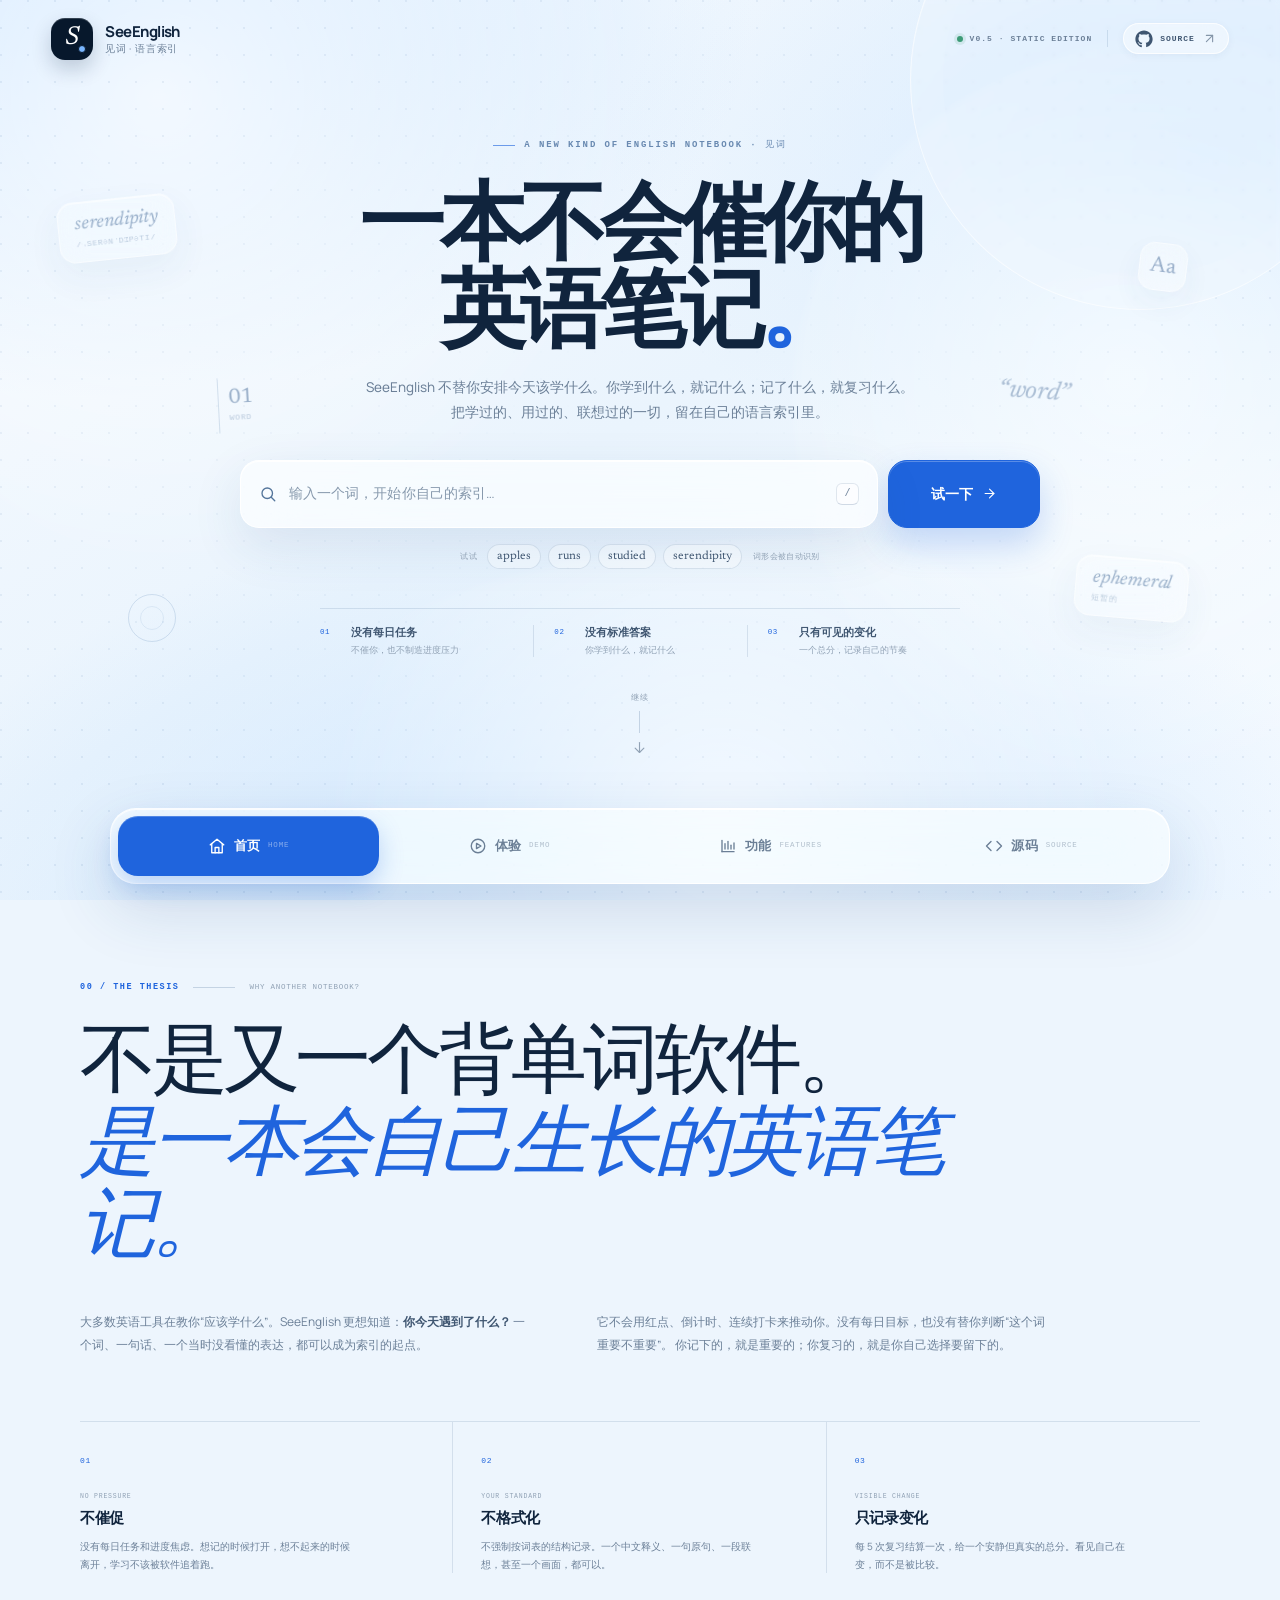
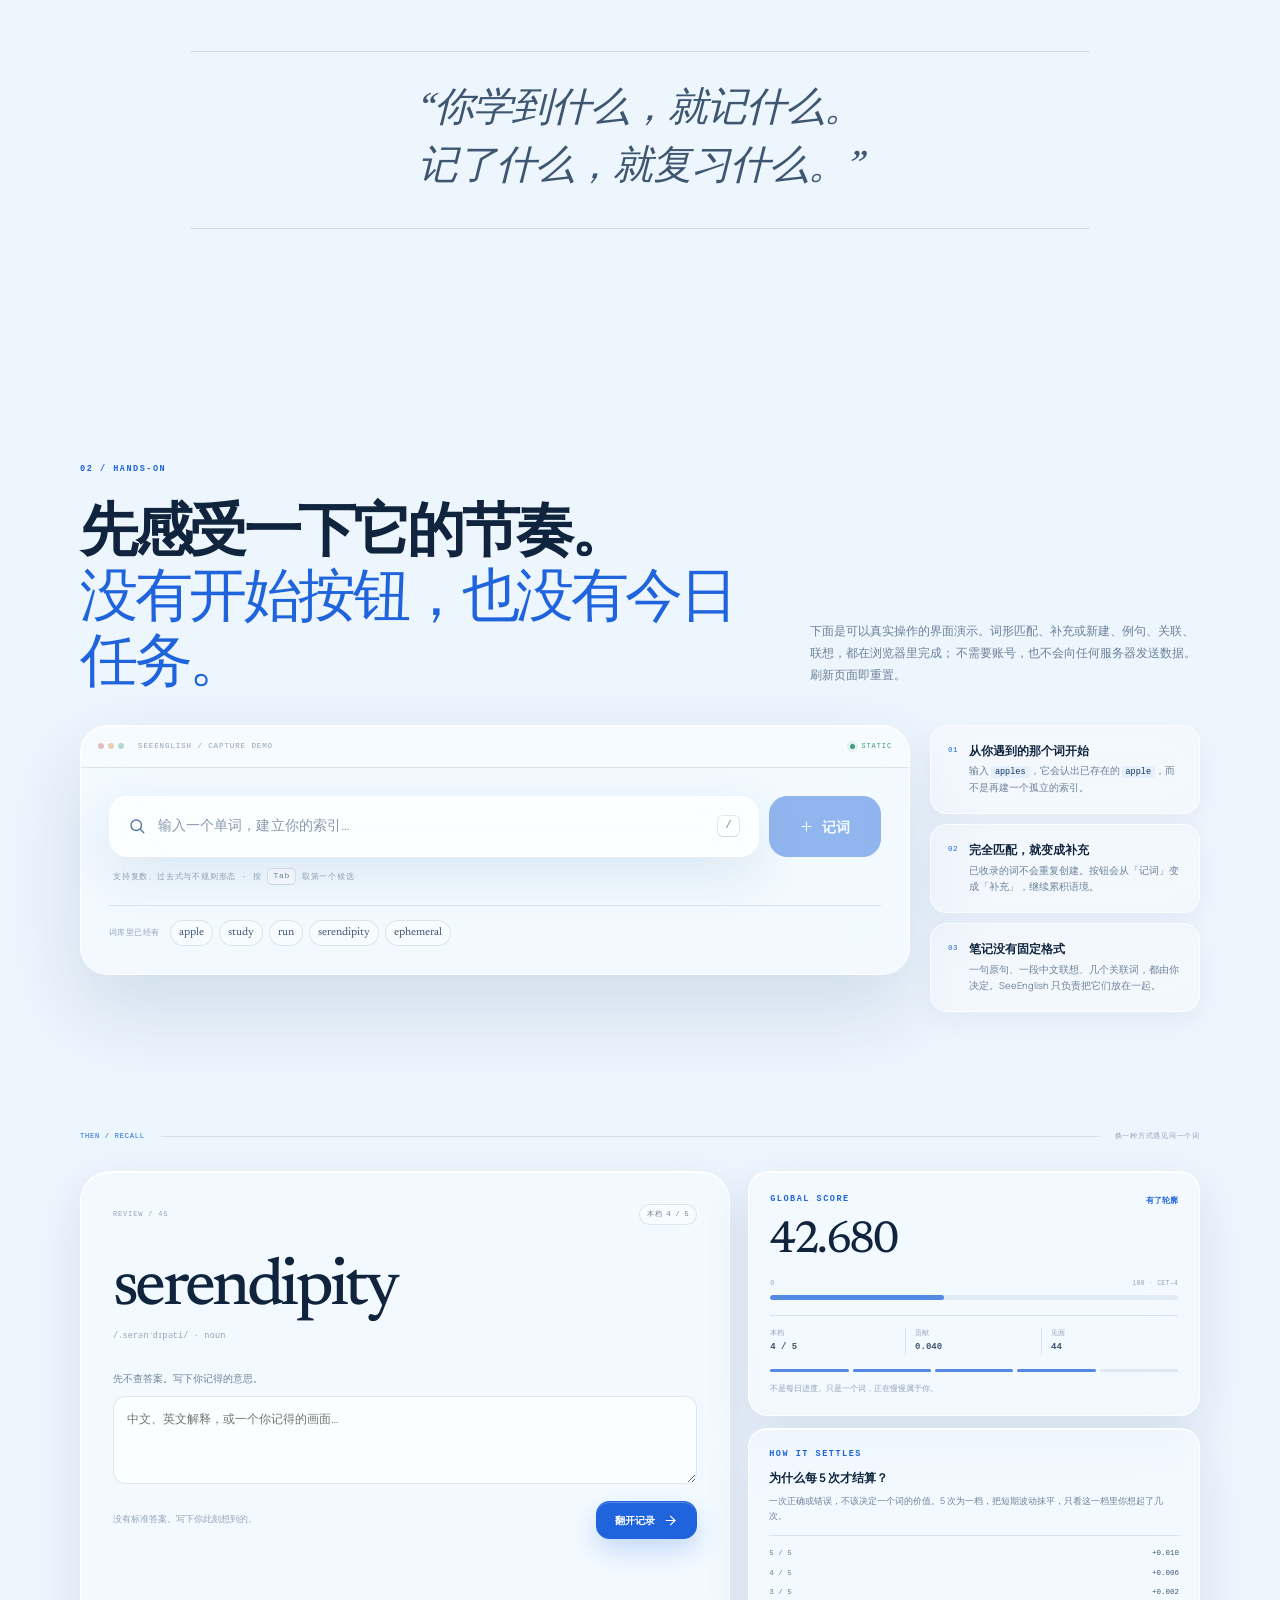
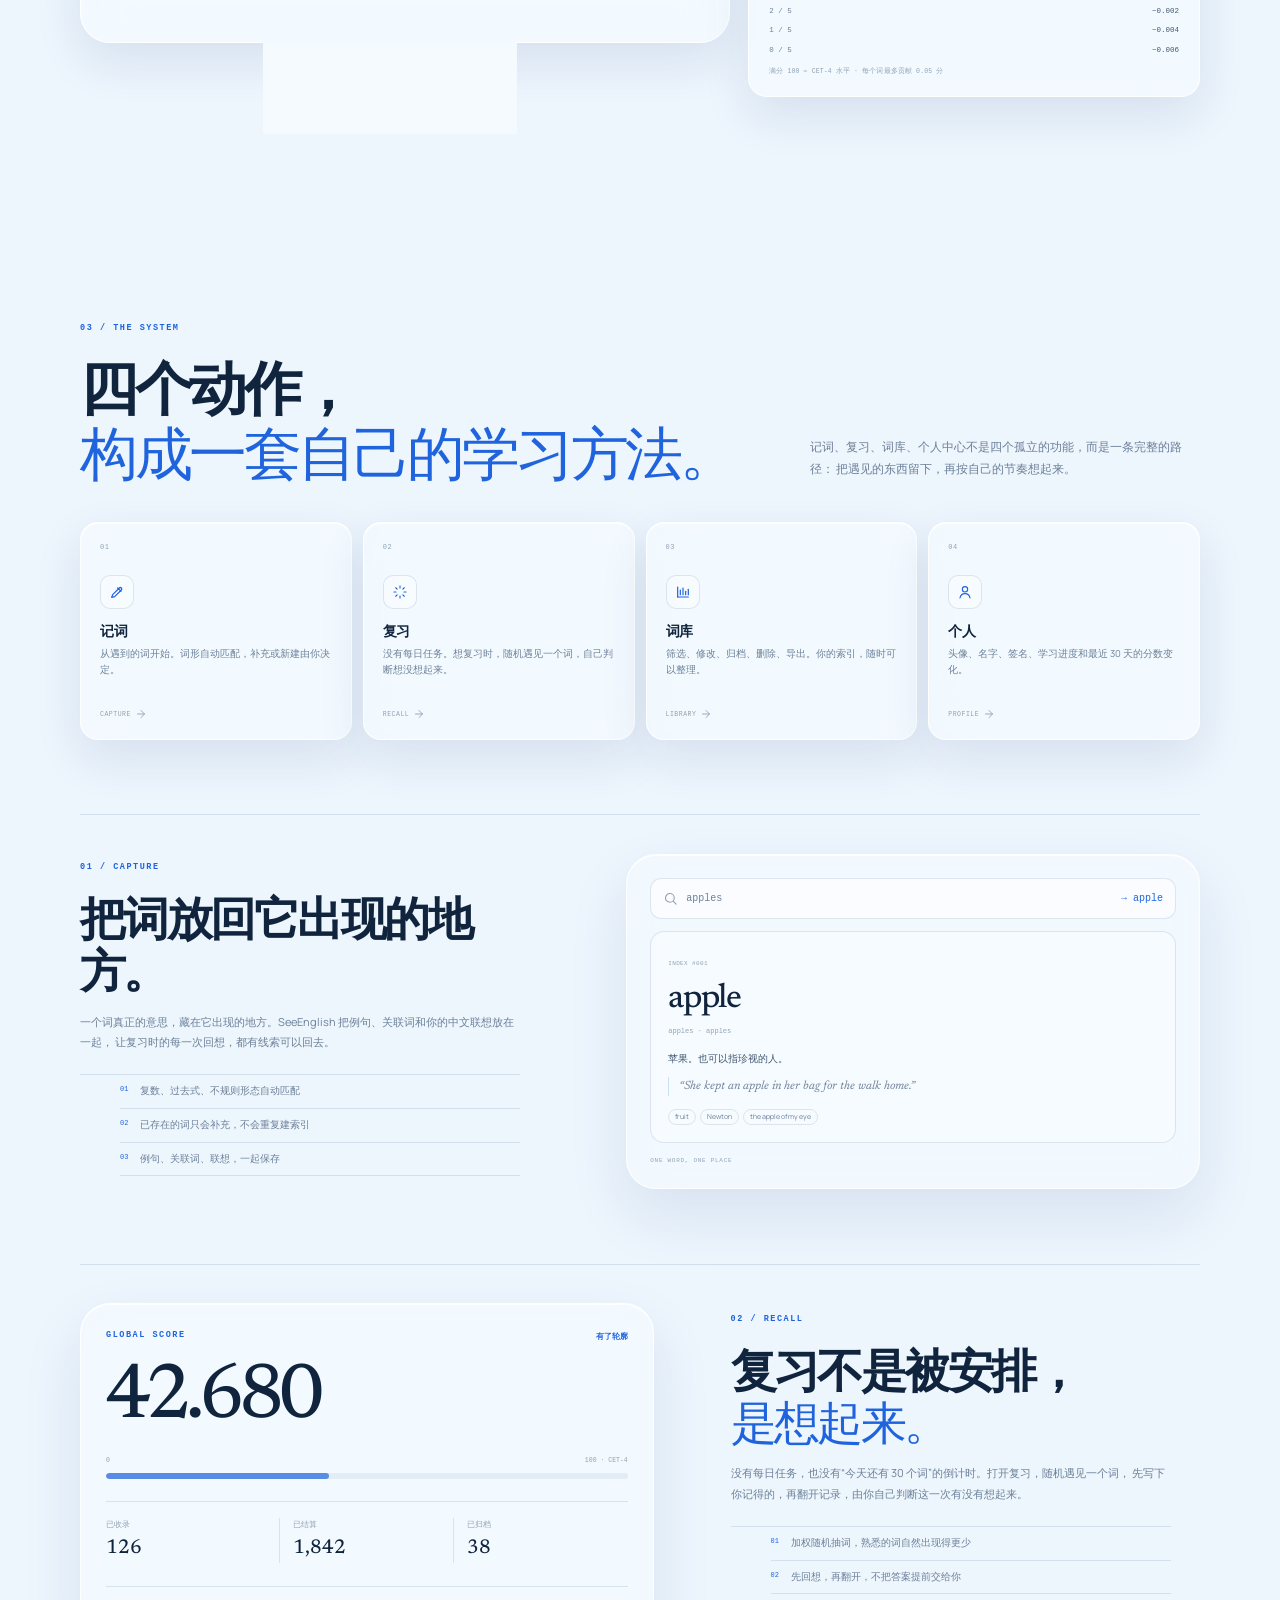
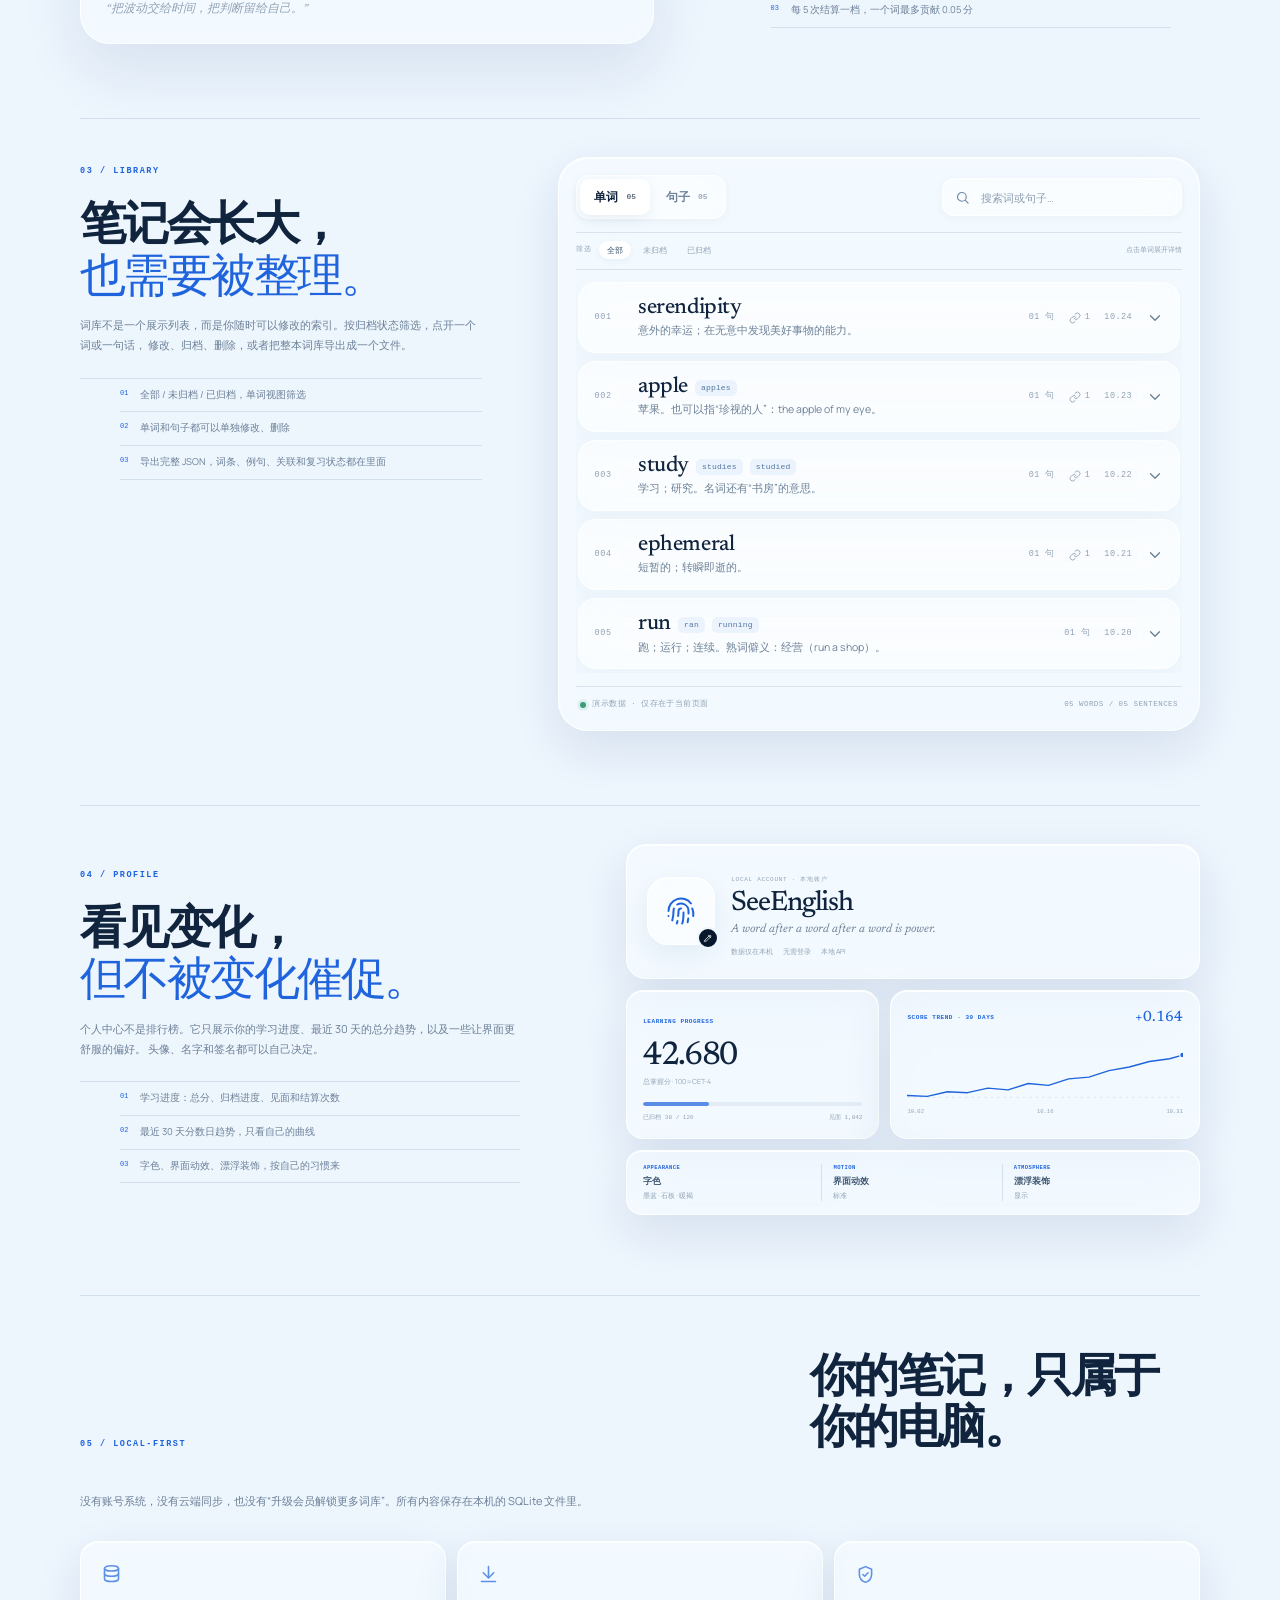
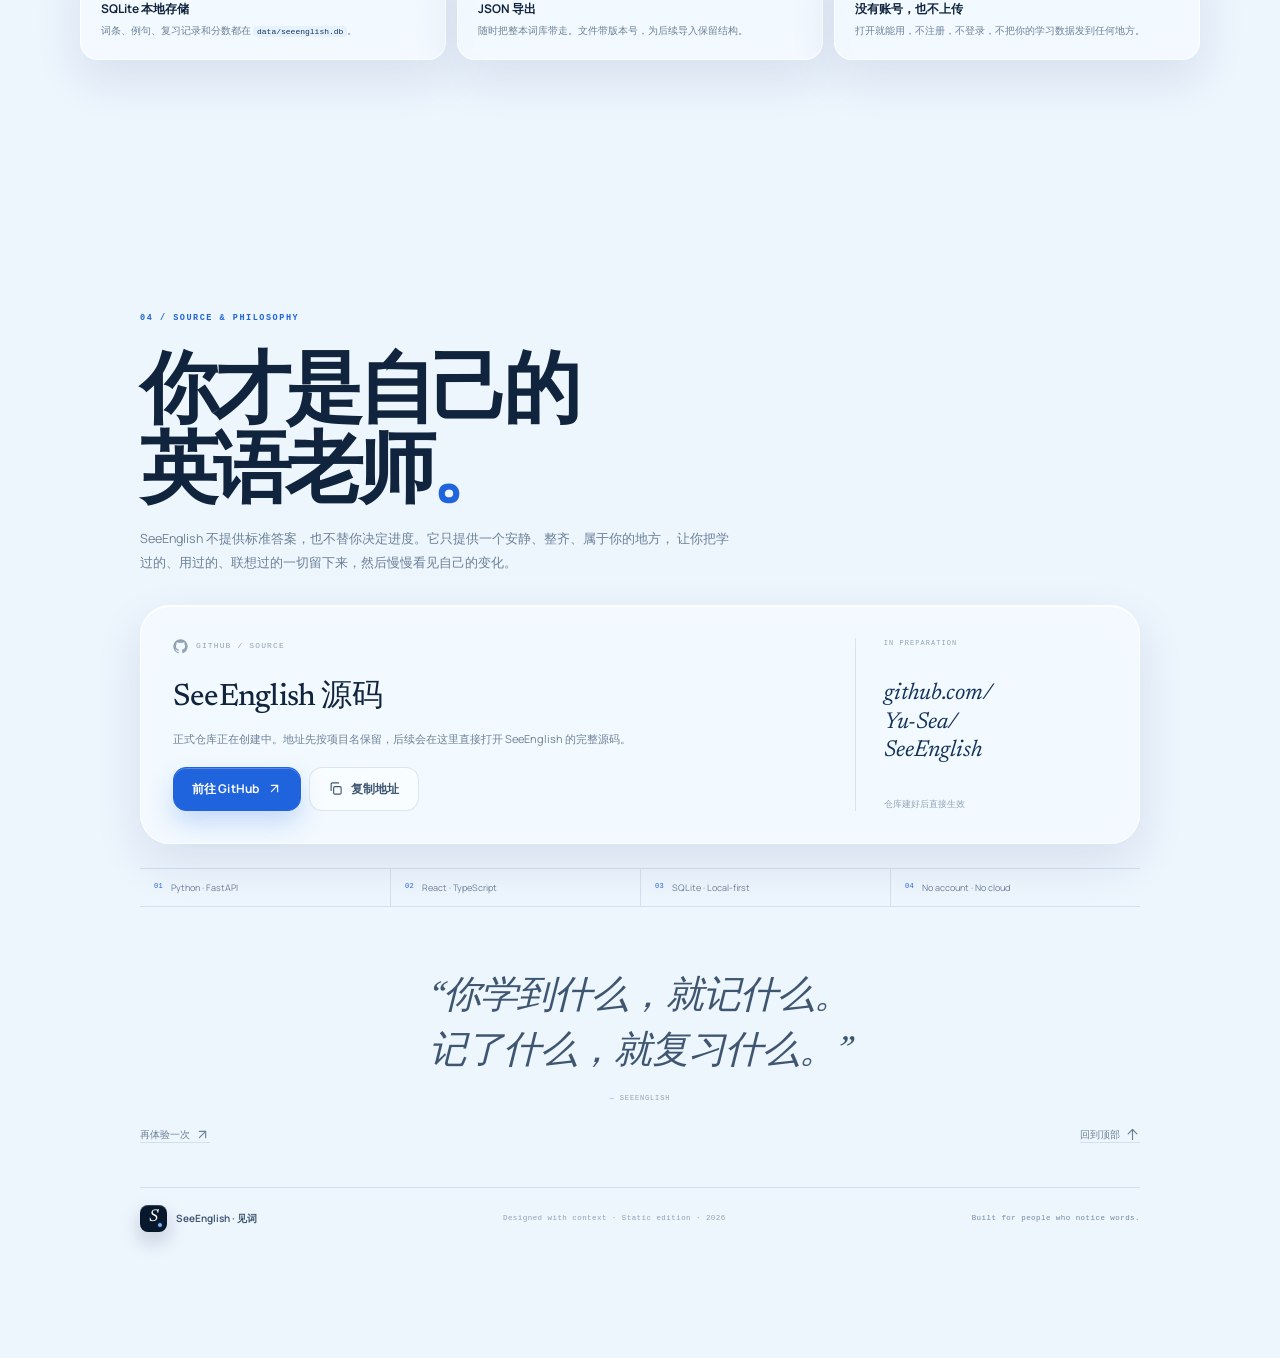
==== index.html @ a1f5c7a3 "Add files via upload" ====
<!doctype html>
<html lang="zh-CN">
  <head>
    <meta charset="UTF-8" />
    <meta name="viewport" content="width=device-width, initial-scale=1.0, viewport-fit=cover" />
    <meta name="theme-color" content="#edf5fd" />
    <meta
      name="description"
      content="SeeEnglish 见词 —— 一本不会催你的英语笔记。没有每日任务和进度压力，你学到什么就记什么，记了什么就复习什么。所有词、句子和联想，留在自己的本地语言索引里。"
    />
    <meta property="og:title" content="SeeEnglish · 见词 — 一本不会催你的英语笔记" />
    <meta
      property="og:description"
      content="不是又一个背单词软件。是一本会自己生长的英语笔记。本地优先，没有每日任务，没有标准答案。"
    />
    <meta property="og:type" content="website" />
    <meta name="twitter:card" content="summary" />
    <link rel="icon" type="image/svg+xml" href="./assets/favicon.svg" />
    <link rel="stylesheet" href="./base.css" />
    <link rel="stylesheet" href="./styles.css" />
    <link rel="stylesheet" href="./site-v2.css" />
    <title>SeeEnglish · 见词 — 一本不会催你的英语笔记</title>
  </head>
  <body>
    <svg class="svg-sprite" aria-hidden="true" focusable="false">
      <symbol id="i-search" viewBox="0 0 24 24" fill="none" stroke="currentColor" stroke-width="1.8" stroke-linecap="round" stroke-linejoin="round">
        <circle cx="11" cy="11" r="7"></circle>
        <line x1="21" y1="21" x2="16.65" y2="16.65"></line>
      </symbol>
      <symbol id="i-arrow-right" viewBox="0 0 24 24" fill="none" stroke="currentColor" stroke-width="1.8" stroke-linecap="round" stroke-linejoin="round">
        <line x1="5" y1="12" x2="19" y2="12"></line>
        <polyline points="12 5 19 12 12 19"></polyline>
      </symbol>
      <symbol id="i-arrow-down" viewBox="0 0 24 24" fill="none" stroke="currentColor" stroke-width="1.8" stroke-linecap="round" stroke-linejoin="round">
        <line x1="12" y1="4" x2="12" y2="20"></line>
        <polyline points="5 13 12 20 19 13"></polyline>
      </symbol>
      <symbol id="i-arrow-up-right" viewBox="0 0 24 24" fill="none" stroke="currentColor" stroke-width="1.8" stroke-linecap="round" stroke-linejoin="round">
        <line x1="7" y1="17" x2="17" y2="7"></line>
        <polyline points="7 7 17 7 17 17"></polyline>
      </symbol>
      <symbol id="i-github" viewBox="0 0 24 24" fill="currentColor">
        <path d="M12 .5C5.73.5.5 5.73.5 12c0 5.08 3.29 9.39 7.86 10.91.58.1.79-.25.79-.56 0-.28-.01-1.02-.02-2-3.2.7-3.88-1.54-3.88-1.54-.52-1.32-1.27-1.67-1.27-1.67-1.04-.71.08-.7.08-.7 1.15.08 1.76 1.18 1.76 1.18 1.02 1.76 2.68 1.25 3.33.96.1-.74.4-1.25.73-1.54-2.55-.29-5.23-1.28-5.23-5.68 0-1.26.45-2.28 1.18-3.09-.12-.29-.51-1.46.11-3.05 0 0 .97-.31 3.18 1.18.92-.26 1.91-.39 2.9-.39.98 0 1.97.13 2.9.39 2.2-1.49 3.17-1.18 3.17-1.18.63 1.59.23 2.76.11 3.05.73.81 1.17 1.83 1.17 3.09 0 4.41-2.69 5.39-5.25 5.67.41.35.77 1.04.77 2.11 0 1.52-.01 2.75-.01 3.13 0 .31.21.67.8.56C20.22 21.38 23.5 17.07 23.5 12 23.5 5.73 18.27.5 12 .5z"></path>
      </symbol>
      <symbol id="i-home" viewBox="0 0 24 24" fill="none" stroke="currentColor" stroke-width="1.8" stroke-linecap="round" stroke-linejoin="round">
        <path d="M3 10.5 12 3l9 7.5"></path>
        <path d="M5 9.5V21h14V9.5"></path>
        <path d="M9.5 21v-7h5v7"></path>
      </symbol>
      <symbol id="i-play" viewBox="0 0 24 24" fill="none" stroke="currentColor" stroke-width="1.8" stroke-linecap="round" stroke-linejoin="round">
        <circle cx="12" cy="12" r="9"></circle>
        <polygon points="10 8.5 16 12 10 15.5 10 8.5"></polygon>
      </symbol>
      <symbol id="i-library" viewBox="0 0 24 24" fill="none" stroke="currentColor" stroke-width="1.8" stroke-linecap="round" stroke-linejoin="round">
        <path d="M4 19.5V4.5"></path>
        <path d="M4 19.5h16"></path>
        <path d="M8 16V9"></path>
        <path d="M12 16V6"></path>
        <path d="M16 16v-5"></path>
        <path d="M20 16V8"></path>
      </symbol>
      <symbol id="i-code" viewBox="0 0 24 24" fill="none" stroke="currentColor" stroke-width="1.8" stroke-linecap="round" stroke-linejoin="round">
        <polyline points="16 18 22 12 16 6"></polyline>
        <polyline points="8 6 2 12 8 18"></polyline>
      </symbol>
      <symbol id="i-copy" viewBox="0 0 24 24" fill="none" stroke="currentColor" stroke-width="1.8" stroke-linecap="round" stroke-linejoin="round">
        <rect x="9" y="9" width="12" height="12" rx="2"></rect>
        <path d="M5 15V5a2 2 0 0 1 2-2h10"></path>
      </symbol>
      <symbol id="i-check" viewBox="0 0 24 24" fill="none" stroke="currentColor" stroke-width="2" stroke-linecap="round" stroke-linejoin="round">
        <polyline points="20 6 9 17 4 12"></polyline>
      </symbol>
      <symbol id="i-chevron" viewBox="0 0 24 24" fill="none" stroke="currentColor" stroke-width="1.8" stroke-linecap="round" stroke-linejoin="round">
        <polyline points="6 9 12 15 18 9"></polyline>
      </symbol>
      <symbol id="i-quote" viewBox="0 0 24 24" fill="none" stroke="currentColor" stroke-width="1.8" stroke-linecap="round" stroke-linejoin="round">
        <path d="M10 11H6a1 1 0 0 1-1-1V7a2 2 0 0 1 2-2h1a2 2 0 0 1 2 2v7c0 3-2 4.5-4 5"></path>
        <path d="M19 11h-4a1 1 0 0 1-1-1V7a2 2 0 0 1 2-2h1a2 2 0 0 1 2 2v7c0 3-2 4.5-4 5"></path>
      </symbol>
      <symbol id="i-link" viewBox="0 0 24 24" fill="none" stroke="currentColor" stroke-width="1.8" stroke-linecap="round" stroke-linejoin="round">
        <path d="M10 13a5 5 0 0 0 7.54.54l3-3a5 5 0 0 0-7.07-7.07l-1.72 1.71"></path>
        <path d="M14 11a5 5 0 0 0-7.54-.54l-3 3a5 5 0 0 0 7.07 7.07l1.71-1.71"></path>
      </symbol>
      <symbol id="i-plus" viewBox="0 0 24 24" fill="none" stroke="currentColor" stroke-width="1.8" stroke-linecap="round" stroke-linejoin="round">
        <line x1="12" y1="5" x2="12" y2="19"></line>
        <line x1="5" y1="12" x2="19" y2="12"></line>
      </symbol>
      <symbol id="i-x" viewBox="0 0 24 24" fill="none" stroke="currentColor" stroke-width="1.8" stroke-linecap="round" stroke-linejoin="round">
        <line x1="18" y1="6" x2="6" y2="18"></line>
        <line x1="6" y1="6" x2="18" y2="18"></line>
      </symbol>
      <symbol id="i-spark" viewBox="0 0 24 24" fill="none" stroke="currentColor" stroke-width="1.7" stroke-linecap="round" stroke-linejoin="round">
        <path d="M12 3v3"></path>
        <path d="M12 18v3"></path>
        <path d="M3 12h3"></path>
        <path d="M18 12h3"></path>
        <path d="m5.6 5.6 2.1 2.1"></path>
        <path d="m16.3 16.3 2.1 2.1"></path>
        <path d="m18.4 5.6-2.1 2.1"></path>
        <path d="m7.7 16.3-2.1 2.1"></path>
      </symbol>
      <symbol id="i-database" viewBox="0 0 24 24" fill="none" stroke="currentColor" stroke-width="1.8" stroke-linecap="round" stroke-linejoin="round">
        <ellipse cx="12" cy="5" rx="8" ry="3"></ellipse>
        <path d="M4 5v6c0 1.66 3.58 3 8 3s8-1.34 8-3V5"></path>
        <path d="M4 11v6c0 1.66 3.58 3 8 3s8-1.34 8-3v-6"></path>
      </symbol>
      <symbol id="i-file" viewBox="0 0 24 24" fill="none" stroke="currentColor" stroke-width="1.8" stroke-linecap="round" stroke-linejoin="round">
        <path d="M14 2H6a2 2 0 0 0-2 2v16a2 2 0 0 0 2 2h12a2 2 0 0 0 2-2V8z"></path>
        <polyline points="14 2 14 8 20 8"></polyline>
      </symbol>
      <symbol id="i-user" viewBox="0 0 24 24" fill="none" stroke="currentColor" stroke-width="1.7" stroke-linecap="round" stroke-linejoin="round">
        <circle cx="12" cy="8" r="4"></circle>
        <path d="M4.5 21c.7-4.2 3.3-6.5 7.5-6.5s6.8 2.3 7.5 6.5"></path>
      </symbol>
      <symbol id="i-archive" viewBox="0 0 24 24" fill="none" stroke="currentColor" stroke-width="1.8" stroke-linecap="round" stroke-linejoin="round">
        <rect x="3" y="4" width="18" height="5" rx="1"></rect>
        <path d="M5 9v11h14V9"></path>
        <path d="M10 13h4"></path>
      </symbol>
      <symbol id="i-download" viewBox="0 0 24 24" fill="none" stroke="currentColor" stroke-width="1.8" stroke-linecap="round" stroke-linejoin="round">
        <path d="M12 3v12"></path>
        <polyline points="6 10 12 16 18 10"></polyline>
        <path d="M4 20h16"></path>
      </symbol>
      <symbol id="i-chart" viewBox="0 0 24 24" fill="none" stroke="currentColor" stroke-width="1.8" stroke-linecap="round" stroke-linejoin="round">
        <path d="M4 20V4"></path>
        <path d="M4 20h16"></path>
        <polyline points="7 16 11 11 14 14 20 5"></polyline>
      </symbol>
      <symbol id="i-pen" viewBox="0 0 24 24" fill="none" stroke="currentColor" stroke-width="1.8" stroke-linecap="round" stroke-linejoin="round">
        <path d="m4 20 4.5-1 10-10a2.1 2.1 0 0 0-3-3l-10 10z"></path>
        <path d="m13 6 5 5"></path>
      </symbol>
      <symbol id="i-shield" viewBox="0 0 24 24" fill="none" stroke="currentColor" stroke-width="1.8" stroke-linecap="round" stroke-linejoin="round">
        <path d="M12 3 5 6v6c0 4.2 2.7 7.4 7 9 4.3-1.6 7-4.8 7-9V6z"></path>
        <polyline points="9 12 11 14 15 10"></polyline>
      </symbol>
      <symbol id="i-fingerprint" viewBox="0 0 24 24" fill="none" stroke="currentColor" stroke-width="1.6" stroke-linecap="round" stroke-linejoin="round">
        <path d="M12 10a2 2 0 0 0-2 2c0 1.02-.1 2.51-.26 4"></path>
        <path d="M14 13.12c0 2.38 0 6.38-1 8.88"></path>
        <path d="M17.29 21.02c.12-.6.43-2.3.5-3.02"></path>
        <path d="M2 12a10 10 0 0 1 18-6"></path>
        <path d="M2 16h.01"></path>
        <path d="M21.8 16c.2-2 .131-4.02-.8-6"></path>
        <path d="M5 19.5C5.5 18 6 15 6 12a6 6 0 0 1 .34-2"></path>
        <path d="M8.65 22c.21-.66.45-1.32.57-2"></path>
        <path d="M9 6.8a6 6 0 0 1 9 5.2v2"></path>
      </symbol>
    </svg>

    <div class="backdrop" aria-hidden="true">
      <div class="backdrop__base"></div>
      <div class="backdrop__wash backdrop__wash--one"></div>
      <div class="backdrop__wash backdrop__wash--two"></div>
      <div class="backdrop__wash backdrop__wash--three"></div>
      <div class="backdrop__dots"></div>
      <div class="backdrop__orb"></div>
      <div class="floaters">
        <div class="floater floater--word" style="left: 4.5%; top: 22%; --delay: -2s; --duration: 17s; --rotate: -6deg">
          <span class="floater__word">serendipity</span>
          <span class="floater__detail">/ˌserənˈdɪpəti/</span>
        </div>
        <div class="floater floater--glyph" style="left: 89%; top: 27%; --delay: -7s; --duration: 19s; --rotate: 7deg">
          <span class="floater__word">Aa</span>
        </div>
        <div class="floater floater--ring" style="left: 10%; top: 66%; --delay: -4s; --duration: 21s; --rotate: 0deg">
          <span class="floater__ring"></span>
        </div>
        <div class="floater floater--word" style="left: 84%; top: 62%; --delay: -9s; --duration: 18s; --rotate: 5deg">
          <span class="floater__word">ephemeral</span>
          <span class="floater__detail">短暂的</span>
        </div>
        <div class="floater floater--index" style="left: 17%; top: 42%; --delay: -5s; --duration: 23s; --rotate: -3deg">
          <span class="floater__index">01</span>
          <span class="floater__detail">WORD</span>
        </div>
        <div class="floater floater--quote" style="left: 78%; top: 42%; --delay: -11s; --duration: 20s; --rotate: 4deg">
          <span class="floater__word">“word”</span>
        </div>
      </div>
    </div>

    <header class="site-header" id="site-header">
      <a class="brand" href="#home" aria-label="SeeEnglish 首页">
        <span class="brand__mark">
          <span class="brand__letter">S</span>
          <span class="brand__dot"></span>
        </span>
        <span class="brand__copy">
          <span class="brand__name">SeeEnglish</span>
          <span class="brand__cn">见词 · 语言索引</span>
        </span>
      </a>
      <div class="site-header__right">
        <span class="site-edition">
          <span class="status-pill__dot"></span>
          V0.5 · STATIC EDITION
        </span>
        <span class="site-header__divider"></span>
        <a class="site-source-mini" href="https://github.com/Yu-Sea/SeeEnglish" target="_blank" rel="noopener noreferrer">
          <svg class="icon" aria-hidden="true"><use href="#i-github"></use></svg>
          <span>SOURCE</span>
          <svg class="icon icon--small" aria-hidden="true"><use href="#i-arrow-up-right"></use></svg>
        </a>
      </div>
    </header>

    <div class="scroll-progress" aria-hidden="true"><span id="scroll-progress-bar"></span></div>

    <main class="site-main">
      <section class="site-section site-home" id="home" data-section="home">
        <div class="home-inner">
          <div class="eyebrow site-eyebrow reveal">
            <span class="eyebrow__line"></span>
            A NEW KIND OF ENGLISH NOTEBOOK · 见词
          </div>
          <h1 class="home-title reveal">
            一本不会催你的<br />
            英语笔记<span class="accent">。</span>
          </h1>
          <p class="home-copy reveal">
            SeeEnglish 不替你安排今天该学什么。你学到什么，就记什么；记了什么，就复习什么。<br class="desktop-only" />
            把学过的、用过的、联想过的一切，留在自己的语言索引里。
          </p>

          <form class="home-search reveal" id="home-search" action="#experience" role="search">
            <div class="search-field">
              <svg class="search-field__icon icon" aria-hidden="true"><use href="#i-search"></use></svg>
              <input
                id="home-query"
                type="text"
                placeholder="输入一个词，开始你自己的索引…"
                aria-label="输入一个英语单词"
                autocomplete="off"
                autocapitalize="off"
                spellcheck="false"
              />
              <kbd class="search-field__kbd">/</kbd>
            </div>
            <button class="capture-button" type="submit">
              <span>试一下</span>
              <svg class="icon icon--small" aria-hidden="true"><use href="#i-arrow-right"></use></svg>
            </button>
          </form>

          <div class="try-row reveal">
            <span class="try-row__label">试试</span>
            <button type="button" class="try-chip" data-try="apples">apples</button>
            <button type="button" class="try-chip" data-try="runs">runs</button>
            <button type="button" class="try-chip" data-try="studied">studied</button>
            <button type="button" class="try-chip" data-try="serendipity">serendipity</button>
            <span class="try-row__hint">词形会被自动识别</span>
          </div>

          <div class="home-facets reveal" aria-label="产品特点">
            <div class="home-facet">
              <span>01</span>
              <p>没有每日任务</p>
              <small>不催你，也不制造进度压力</small>
            </div>
            <div class="home-facet">
              <span>02</span>
              <p>没有标准答案</p>
              <small>你学到什么，就记什么</small>
            </div>
            <div class="home-facet">
              <span>03</span>
              <p>只有可见的变化</p>
              <small>一个总分，记录自己的节奏</small>
            </div>
          </div>

          <a class="scroll-cue" href="#thesis" aria-label="继续了解 SeeEnglish">
            <span>继续</span>
            <span class="scroll-cue__line"></span>
            <svg class="icon icon--small" aria-hidden="true"><use href="#i-arrow-down"></use></svg>
          </a>
        </div>
      </section>

      <section class="site-section site-thesis" id="thesis" data-section="home">
        <div class="section-shell">
          <div class="thesis-kicker reveal">
            <span class="section-kicker">00 / THE THESIS</span>
            <span class="thesis-kicker__line"></span>
            <span>WHY ANOTHER NOTEBOOK?</span>
          </div>
          <h2 class="thesis-title reveal">
            不是又一个背单词软件。<br />
            <em>是一本会自己生长的英语笔记。</em>
          </h2>
          <div class="thesis-copy reveal">
            <p>
              大多数英语工具在教你“应该学什么”。SeeEnglish 更想知道：<strong>你今天遇到了什么？</strong>
              一个词、一句话、一个当时没看懂的表达，都可以成为索引的起点。
            </p>
            <p>
              它不会用红点、倒计时、连续打卡来推动你。没有每日目标，也没有替你判断“这个词重要不重要”。
              你记下的，就是重要的；你复习的，就是你自己选择要留下的。
            </p>
          </div>
          <div class="thesis-principles">
            <article class="thesis-principle reveal">
              <span class="thesis-principle__num">01</span>
              <span class="thesis-principle__en">NO PRESSURE</span>
              <h3>不催促</h3>
              <p>没有每日任务和进度焦虑。想记的时候打开，想不起来的时候离开，学习不该被软件追着跑。</p>
            </article>
            <article class="thesis-principle reveal">
              <span class="thesis-principle__num">02</span>
              <span class="thesis-principle__en">YOUR STANDARD</span>
              <h3>不格式化</h3>
              <p>不强制按词表的结构记录。一个中文释义、一句原句、一段联想，甚至一个画面，都可以。</p>
            </article>
            <article class="thesis-principle reveal">
              <span class="thesis-principle__num">03</span>
              <span class="thesis-principle__en">VISIBLE CHANGE</span>
              <h3>只记录变化</h3>
              <p>每 5 次复习结算一次，给一个安静但真实的总分。看见自己在变，而不是被比较。</p>
            </article>
          </div>
          <blockquote class="thesis-quote reveal">
            “你学到什么，就记什么。<br />
            记了什么，就复习什么。”
          </blockquote>
        </div>
      </section>

      <section class="site-section site-experience" id="experience" data-section="experience">
        <div class="section-shell">
          <header class="section-head reveal">
            <div class="section-kicker">02 / HANDS-ON</div>
            <div class="section-head__row">
              <h2 class="section-title">
                先感受一下它的节奏。<br />
                <em>没有开始按钮，也没有今日任务。</em>
              </h2>
              <p class="section-copy">
                下面是可以真实操作的界面演示。词形匹配、补充或新建、例句、关联、联想，都在浏览器里完成；
                不需要账号，也不会向任何服务器发送数据。刷新页面即重置。
              </p>
            </div>
          </header>

          <div class="demo-layout">
            <div class="demo-shell reveal">
              <div class="demo-chrome">
                <span class="demo-dots" aria-hidden="true"><i></i><i></i><i></i></span>
                <span class="demo-chrome__title">SEEENGLISH / CAPTURE DEMO</span>
                <span class="demo-live"><i></i>STATIC</span>
              </div>
              <div class="demo-body">
                <div class="add-page is-idle demo-page" id="demo-page">
                  <div class="search-zone">
                    <form class="search-bar" id="demo-form" role="search">
                      <div class="search-field">
                        <svg class="search-field__icon icon" aria-hidden="true"><use href="#i-search"></use></svg>
                        <input
                          id="demo-query"
                          type="text"
                          placeholder="输入一个单词，建立你的索引…"
                          aria-label="演示：输入英语单词"
                          autocomplete="off"
                          autocapitalize="off"
                          spellcheck="false"
                        />
                        <kbd class="search-field__kbd">/</kbd>
                        <div class="search-field__loading" id="demo-loading" hidden>
                          <span></span><span></span><span></span>
                        </div>
                        <button class="search-field__clear" id="demo-clear" type="button" hidden aria-label="清空输入">
                          <svg class="icon icon--tiny" aria-hidden="true"><use href="#i-x"></use></svg>
                        </button>
                      </div>
                      <button class="capture-button" id="demo-submit" type="submit" disabled>
                        <svg class="icon icon--small" aria-hidden="true"><use href="#i-plus"></use></svg>
                        <span>记词</span>
                      </button>
                    </form>
                    <div id="demo-match" aria-live="polite"></div>
                    <p class="search-caption" id="demo-caption">
                      支持复数、过去式与不规则形态 · 按 <kbd>Tab</kbd> 取第一个候选
                    </p>
                  </div>
                  <div class="demo-quick" id="demo-quick">
                    <span>词库里已经有</span>
                    <button type="button" data-demo-try="apple">apple</button>
                    <button type="button" data-demo-try="study">study</button>
                    <button type="button" data-demo-try="run">run</button>
                    <button type="button" data-demo-try="serendipity">serendipity</button>
                    <button type="button" data-demo-try="ephemeral">ephemeral</button>
                  </div>
                  <div id="demo-composer"></div>
                </div>
              </div>
            </div>

            <aside class="demo-side">
              <article class="demo-note reveal">
                <span class="demo-note__index">01</span>
                <div>
                  <h3>从你遇到的那个词开始</h3>
                  <p>输入 <code>apples</code>，它会认出已存在的 <code>apple</code>，而不是再建一个孤立的索引。</p>
                </div>
              </article>
              <article class="demo-note reveal">
                <span class="demo-note__index">02</span>
                <div>
                  <h3>完全匹配，就变成补充</h3>
                  <p>已收录的词不会重复创建。按钮会从「记词」变成「补充」，继续累积语境。</p>
                </div>
              </article>
              <article class="demo-note reveal">
                <span class="demo-note__index">03</span>
                <div>
                  <h3>笔记没有固定格式</h3>
                  <p>一句原句、一段中文联想、几个关联词，都由你决定。SeeEnglish 只负责把它们放在一起。</p>
                </div>
              </article>
              <div class="demo-keyboard reveal">
                <kbd>Tab</kbd>
                <span>取第一个相关形态到输入框</span>
              </div>
            </aside>
          </div>

          <div class="experience-divider reveal">
            <span>THEN / RECALL</span>
            <span class="experience-divider__line"></span>
            <span>换一种方式遇见同一个词</span>
          </div>

          <div class="review-demo">
            <div class="rd-card glass reveal" id="rd-card">
              <div class="rd-card__top">
                <span>REVIEW / 45</span>
                <span class="rd-chip" id="rd-block-chip">本档 4 / 5</span>
              </div>
              <div class="rd-word" id="rd-word">serendipity</div>
              <p class="rd-pron">/ˌserənˈdɪpəti/ · noun</p>

              <div class="rd-stage" id="rd-prompt">
                <p class="rd-label">先不查答案。写下你记得的意思。</p>
                <textarea
                  id="rd-input"
                  rows="3"
                  maxlength="220"
                  placeholder="中文、英文解释，或一个你记得的画面…"
                  aria-label="写下你记得的意思"
                ></textarea>
                <div class="rd-hint">
                  <span>没有标准答案。写下你此刻想到的。</span>
                  <button class="button button--primary" id="rd-reveal" type="button">
                    翻开记录
                    <svg class="icon icon--small" aria-hidden="true"><use href="#i-arrow-right"></use></svg>
                  </button>
                </div>
              </div>

              <div class="rd-stage" id="rd-record" hidden>
                <div class="rd-note">
                  <span class="rd-label">你的记录</span>
                  <p>意外的发现；在无意中遇到美好事物的运气。</p>
                </div>
                <div class="rd-sentence">
                  <svg class="icon icon--small" aria-hidden="true"><use href="#i-quote"></use></svg>
                  <span>We met by pure serendipity.</span>
                </div>
                <div class="rd-answer">
                  <span class="rd-label">你写下的</span>
                  <p id="rd-answer-text">—</p>
                </div>
                <p class="rd-label rd-label--question">这一次，你觉得自己想起来了吗？</p>
                <div class="rd-assess">
                  <button class="rd-assess__button" id="rd-wrong" type="button">
                    <span>还没有</span>
                    <small>再看一遍</small>
                  </button>
                  <button class="rd-assess__button rd-assess__button--correct" id="rd-correct" type="button">
                    <span>想起来了</span>
                    <small>算这一次正确</small>
                  </button>
                </div>
              </div>

              <div class="rd-stage rd-result" id="rd-result" hidden>
                <div class="rd-result__icon">
                  <svg class="icon" aria-hidden="true"><use href="#i-check"></use></svg>
                </div>
                <span class="section-kicker">BLOCK SETTLED</span>
                <h3>这一档完成了。</h3>
                <p class="rd-result__copy">5 次见面为一档。分数已经安静地加入总分。</p>
                <div class="rd-result__delta" id="rd-delta">+0.010</div>
                <div class="rd-result__rows">
                  <div><span>这一档</span><b id="rd-result-accuracy">5 / 5</b></div>
                  <div><span>这个词的贡献</span><b id="rd-result-contribution">0.050</b></div>
                  <div><span>新的总分</span><b id="rd-result-score">42.690</b></div>
                </div>
                <button class="button button--primary" id="rd-next" type="button">
                  再遇一次
                  <svg class="icon icon--small" aria-hidden="true"><use href="#i-arrow-right"></use></svg>
                </button>
              </div>
            </div>

            <aside class="rd-side">
              <div class="rd-score glass reveal">
                <div class="rd-score__top">
                  <span class="section-kicker">GLOBAL SCORE</span>
                  <span class="rd-score__level">有了轮廓</span>
                </div>
                <strong class="rd-score__number" id="rd-score">42.680</strong>
                <div class="rd-score__scale">
                  <span>0</span>
                  <span>100 · CET-4</span>
                </div>
                <div class="rd-score__track"><span id="rd-score-fill"></span></div>
                <div class="rd-score__metrics">
                  <div><span>本档</span><b id="rd-meetings">4 / 5</b></div>
                  <div><span>贡献</span><b id="rd-contribution">0.040</b></div>
                  <div><span>见面</span><b id="rd-meetings-total">44</b></div>
                </div>
                <div class="rd-score__dots" id="rd-dots" aria-label="本档进度">
                  <i class="is-on"></i><i class="is-on"></i><i class="is-on"></i><i class="is-on"></i><i></i>
                </div>
                <p class="rd-score__note">不是每日进度。只是一个词，正在慢慢属于你。</p>
              </div>

              <article class="rd-explainer glass reveal">
                <div class="section-kicker">HOW IT SETTLES</div>
                <h3>为什么每 5 次才结算？</h3>
                <p>
                  一次正确或错误，不该决定一个词的价值。5 次为一档，把短期波动抹平，只看这一档里你想起了几次。
                </p>
                <div class="rd-delta-list">
                  <div><span>5 / 5</span><b>+0.010</b></div>
                  <div><span>4 / 5</span><b>+0.006</b></div>
                  <div><span>3 / 5</span><b>+0.002</b></div>
                  <div><span>2 / 5</span><b>−0.002</b></div>
                  <div><span>1 / 5</span><b>−0.004</b></div>
                  <div><span>0 / 5</span><b>−0.006</b></div>
                </div>
                <p class="rd-explainer__foot">满分 100 ≈ CET-4 水平 · 每个词最多贡献 0.05 分</p>
              </article>
            </aside>
          </div>
        </div>
      </section>

      <section class="site-section site-features" id="features" data-section="features">
        <div class="section-shell">
          <header class="section-head reveal">
            <div class="section-kicker">03 / THE SYSTEM</div>
            <div class="section-head__row">
              <h2 class="section-title">
                四个动作，<br />
                <em>构成一套自己的学习方法。</em>
              </h2>
              <p class="section-copy">
                记词、复习、词库、个人中心不是四个孤立的功能，而是一条完整的路径：
                把遇见的东西留下，再按自己的节奏想起来。
              </p>
            </div>
          </header>

          <div class="feature-map">
            <a class="feature-map__card glass reveal" href="#capture">
              <span class="feature-map__num">01</span>
              <span class="feature-map__icon"><svg class="icon"><use href="#i-pen"></use></svg></span>
              <h3>记词</h3>
              <p>从遇到的词开始。词形自动匹配，补充或新建由你决定。</p>
              <span class="feature-map__link">CAPTURE <svg class="icon icon--tiny"><use href="#i-arrow-right"></use></svg></span>
            </a>
            <a class="feature-map__card glass reveal" href="#recall">
              <span class="feature-map__num">02</span>
              <span class="feature-map__icon"><svg class="icon"><use href="#i-spark"></use></svg></span>
              <h3>复习</h3>
              <p>没有每日任务。想复习时，随机遇见一个词，自己判断想没想起来。</p>
              <span class="feature-map__link">RECALL <svg class="icon icon--tiny"><use href="#i-arrow-right"></use></svg></span>
            </a>
            <a class="feature-map__card glass reveal" href="#library">
              <span class="feature-map__num">03</span>
              <span class="feature-map__icon"><svg class="icon"><use href="#i-library"></use></svg></span>
              <h3>词库</h3>
              <p>筛选、修改、归档、删除、导出。你的索引，随时可以整理。</p>
              <span class="feature-map__link">LIBRARY <svg class="icon icon--tiny"><use href="#i-arrow-right"></use></svg></span>
            </a>
            <a class="feature-map__card glass reveal" href="#profile">
              <span class="feature-map__num">04</span>
              <span class="feature-map__icon"><svg class="icon"><use href="#i-user"></use></svg></span>
              <h3>个人</h3>
              <p>头像、名字、签名、学习进度和最近 30 天的分数变化。</p>
              <span class="feature-map__link">PROFILE <svg class="icon icon--tiny"><use href="#i-arrow-right"></use></svg></span>
            </a>
          </div>

          <div class="feature-detail" id="capture">
            <div class="feature-detail__copy reveal">
              <span class="section-kicker">01 / CAPTURE</span>
              <h2>把词放回它出现的地方。</h2>
              <p>
                一个词真正的意思，藏在它出现的地方。SeeEnglish 把例句、关联词和你的中文联想放在一起，
                让复习时的每一次回想，都有线索可以回去。
              </p>
              <ul class="feature-list">
                <li><span>01</span> 复数、过去式、不规则形态自动匹配</li>
                <li><span>02</span> 已存在的词只会补充，不会重复建索引</li>
                <li><span>03</span> 例句、关联词、联想，一起保存</li>
              </ul>
            </div>
            <div class="feature-visual feature-visual--capture reveal">
              <div class="mini-search">
                <svg class="icon icon--small"><use href="#i-search"></use></svg>
                <span>apples</span>
                <b>→ apple</b>
              </div>
              <div class="mini-word">
                <span class="mini-word__meta">INDEX #001</span>
                <strong>apple</strong>
                <span class="mini-word__forms">apples · apples</span>
                <p>苹果。也可以指珍视的人。</p>
                <blockquote>“She kept an apple in her bag for the walk home.”</blockquote>
                <div class="mini-word__chips"><span>fruit</span><span>Newton</span><span>the apple of my eye</span></div>
              </div>
              <span class="feature-visual__label">ONE WORD, ONE PLACE</span>
            </div>
          </div>

          <div class="feature-detail feature-detail--reverse" id="recall">
            <div class="feature-detail__copy reveal">
              <span class="section-kicker">02 / RECALL</span>
              <h2>复习不是被安排，<br /><em>是想起来。</em></h2>
              <p>
                没有每日任务，也没有“今天还有 30 个词”的倒计时。打开复习，随机遇见一个词，
                先写下你记得的，再翻开记录，由你自己判断这一次有没有想起来。
              </p>
              <ul class="feature-list">
                <li><span>01</span> 加权随机抽词，熟悉的词自然出现得更少</li>
                <li><span>02</span> 先回想，再翻开，不把答案提前交给你</li>
                <li><span>03</span> 每 5 次结算一档，一个词最多贡献 0.05 分</li>
              </ul>
            </div>
            <div class="score-instrument reveal">
              <div class="score-instrument__top">
                <span class="section-kicker">GLOBAL SCORE</span>
                <span class="score-instrument__level">有了轮廓</span>
              </div>
              <div class="score-instrument__number">42.680</div>
              <div class="score-instrument__scale"><span>0</span><span>100 · CET-4</span></div>
              <div class="score-instrument__track"><span></span></div>
              <div class="score-instrument__meta">
                <div><span>已收录</span><b>126</b></div>
                <div><span>已结算</span><b>1,842</b></div>
                <div><span>已归档</span><b>38</b></div>
              </div>
              <div class="score-instrument__quote">“把波动交给时间，把判断留给自己。”</div>
            </div>
          </div>

          <div class="feature-detail feature-detail--library" id="library">
            <div class="feature-detail__copy reveal">
              <span class="section-kicker">03 / LIBRARY</span>
              <h2>笔记会长大，<br /><em>也需要被整理。</em></h2>
              <p>
                词库不是一个展示列表，而是你随时可以修改的索引。按归档状态筛选，点开一个词或一句话，
                修改、归档、删除，或者把整本词库导出成一个文件。
              </p>
              <ul class="feature-list">
                <li><span>01</span> 全部 / 未归档 / 已归档，单词视图筛选</li>
                <li><span>02</span> 单词和句子都可以单独修改、删除</li>
                <li><span>03</span> 导出完整 JSON，词条、例句、关联和复习状态都在里面</li>
              </ul>
            </div>
            <div class="index-panel glass reveal">
              <div class="index-panel__top">
                <div class="segmented" id="library-tabs" role="tablist" aria-label="词库视图">
                  <button type="button" role="tab" aria-selected="true" class="is-active" data-view="words">
                    单词 <span id="library-word-count">05</span>
                  </button>
                  <button type="button" role="tab" aria-selected="false" data-view="sentences">
                    句子 <span id="library-sentence-count">05</span>
                  </button>
                </div>
                <label class="library-search">
                  <svg class="icon icon--small" aria-hidden="true"><use href="#i-search"></use></svg>
                  <input id="library-query" type="search" placeholder="搜索词或句子…" aria-label="搜索词库预览" />
                </label>
              </div>
              <div class="index-filter-row" aria-hidden="true">
                <span class="index-filter-row__label">筛选</span>
                <span class="index-filter is-active">全部</span>
                <span class="index-filter">未归档</span>
                <span class="index-filter">已归档</span>
                <span class="index-filter-row__hint">点击单词展开详情</span>
              </div>
              <div id="library-content" class="index-content" aria-live="polite"></div>
              <div class="index-panel__foot">
                <span><i class="local-dot"></i> 演示数据 · 仅存在于当前页面</span>
                <span id="library-updated">05 WORDS / 05 SENTENCES</span>
              </div>
            </div>
          </div>

          <div class="feature-detail feature-detail--profile" id="profile">
            <div class="feature-detail__copy reveal">
              <span class="section-kicker">04 / PROFILE</span>
              <h2>看见变化，<br /><em>但不被变化催促。</em></h2>
              <p>
                个人中心不是排行榜。它只展示你的学习进度、最近 30 天的总分趋势，以及一些让界面更舒服的偏好。
                头像、名字和签名都可以自己决定。
              </p>
              <ul class="feature-list">
                <li><span>01</span> 学习进度：总分、归档进度、见面和结算次数</li>
                <li><span>02</span> 最近 30 天分数日趋势，只看自己的曲线</li>
                <li><span>03</span> 字色、界面动效、漂浮装饰，按自己的习惯来</li>
              </ul>
            </div>
            <div class="profile-preview reveal">
              <div class="profile-preview__card glass">
                <div class="pp-avatar">
                  <svg class="icon"><use href="#i-fingerprint"></use></svg>
                  <span class="pp-avatar__edit"><svg class="icon icon--tiny"><use href="#i-pen"></use></svg></span>
                </div>
                <div class="pp-identity">
                  <span>LOCAL ACCOUNT · 本地账户</span>
                  <strong>SeeEnglish</strong>
                  <p>A word after a word after a word is power.</p>
                  <div class="pp-meta"><span>数据仅在本机</span><span>无需登录</span><span>本地 API</span></div>
                </div>
              </div>
              <div class="pp-grid">
                <div class="pp-progress glass">
                  <span class="section-kicker">LEARNING PROGRESS</span>
                  <strong>42.680</strong>
                  <small>总掌握分 · 100 ≈ CET-4</small>
                  <div class="pp-progress__track"><span></span></div>
                  <div class="pp-progress__meta"><span>已归档 38 / 126</span><span>见面 1,842</span></div>
                </div>
                <div class="pp-chart glass">
                  <div class="pp-chart__top"><span class="section-kicker">SCORE TREND · 30 DAYS</span><b>+0.164</b></div>
                  <svg viewBox="0 0 300 80" role="img" aria-label="最近 30 天分数趋势">
                    <line x1="0" y1="70" x2="300" y2="70" class="pp-chart__base"></line>
                    <polyline class="pp-chart__line" points="0,68 22,69 44,64 66,65 88,60 110,62 132,55 154,57 176,50 198,48 220,41 242,37 264,31 286,28 300,24"></polyline>
                    <circle cx="300" cy="24" r="3" class="pp-chart__dot"></circle>
                  </svg>
                  <div class="pp-chart__axis"><span>10.02</span><span>10.16</span><span>10.31</span></div>
                </div>
              </div>
              <div class="pp-settings glass">
                <div><span class="section-kicker">APPEARANCE</span><b>字色</b><span class="pp-setting-value">墨蓝 · 石板 · 暖褐</span></div>
                <div><span class="section-kicker">MOTION</span><b>界面动效</b><span class="pp-setting-value">标准</span></div>
                <div><span class="section-kicker">ATMOSPHERE</span><b>漂浮装饰</b><span class="pp-setting-value">显示</span></div>
              </div>
            </div>
          </div>

          <div class="local-first" id="local">
            <div class="local-first__head reveal">
              <span class="section-kicker">05 / LOCAL-FIRST</span>
              <h2>你的笔记，只属于你的电脑。</h2>
              <p>没有账号系统，没有云端同步，也没有“升级会员解锁更多词库”。所有内容保存在本机的 SQLite 文件里。</p>
            </div>
            <div class="local-first__grid">
              <div class="local-first__card glass reveal">
                <svg class="icon"><use href="#i-database"></use></svg>
                <h3>SQLite 本地存储</h3>
                <p>词条、例句、复习记录和分数都在 <code>data/seeenglish.db</code>。</p>
              </div>
              <div class="local-first__card glass reveal">
                <svg class="icon"><use href="#i-download"></use></svg>
                <h3>JSON 导出</h3>
                <p>随时把整本词库带走。文件带版本号，为后续导入保留结构。</p>
              </div>
              <div class="local-first__card glass reveal">
                <svg class="icon"><use href="#i-shield"></use></svg>
                <h3>没有账号，也不上传</h3>
                <p>打开就能用，不注册，不登录，不把你的学习数据发到任何地方。</p>
              </div>
            </div>
          </div>
        </div>
      </section>

      <section class="site-section site-source" id="source" data-section="source">
        <div class="source-shell">
          <div class="section-kicker reveal">04 / SOURCE &amp; PHILOSOPHY</div>
          <h2 class="source-title reveal">
            你才是自己的<br />
            英语老师<span class="accent">。</span>
          </h2>
          <p class="source-copy reveal">
            SeeEnglish 不提供标准答案，也不替你决定进度。它只提供一个安静、整齐、属于你的地方，
            让你把学过的、用过的、联想过的一切留下来，然后慢慢看见自己的变化。
          </p>

          <div class="source-card glass reveal">
            <div class="source-card__body">
              <div class="source-card__badge">
                <svg class="icon" aria-hidden="true"><use href="#i-github"></use></svg>
                <span>GITHUB / SOURCE</span>
              </div>
              <h3>SeeEnglish 源码</h3>
              <p>
                正式仓库正在创建中。地址先按项目名保留，后续会在这里直接打开 SeeEnglish 的完整源码。
              </p>
              <div class="source-actions">
                <a class="button button--primary source-link" href="https://github.com/Yu-Sea/SeeEnglish" target="_blank" rel="noopener noreferrer">
                  前往 GitHub
                  <svg class="icon icon--small" aria-hidden="true"><use href="#i-arrow-up-right"></use></svg>
                </a>
                <button class="button button--ghost" id="copy-repo" type="button">
                  <svg class="icon icon--small" aria-hidden="true"><use href="#i-copy"></use></svg>
                  复制地址
                </button>
              </div>
            </div>
            <div class="source-card__side">
              <span class="source-card__label">IN PREPARATION</span>
              <code>github.com/<br />Yu-Sea/<br />SeeEnglish</code>
              <span class="source-card__note">仓库建好后直接生效</span>
            </div>
          </div>

          <div class="source-stack reveal">
            <div><span>01</span><p>Python · FastAPI</p></div>
            <div><span>02</span><p>React · TypeScript</p></div>
            <div><span>03</span><p>SQLite · Local-first</p></div>
            <div><span>04</span><p>No account · No cloud</p></div>
          </div>

          <div class="source-philosophy reveal">
            <p>“你学到什么，就记什么。<br />记了什么，就复习什么。”</p>
            <span>— SeeEnglish</span>
          </div>

          <div class="source-return reveal">
            <a href="#experience" class="text-link">再体验一次 <svg class="icon icon--small"><use href="#i-arrow-up-right"></use></svg></a>
            <a href="#home" class="text-link text-link--up">回到顶部 <svg class="icon icon--small"><use href="#i-arrow-down"></use></svg></a>
          </div>

          <footer class="site-footer">
            <div class="site-footer__brand">
              <span class="brand__mark brand__mark--small"><span class="brand__letter">S</span><span class="brand__dot"></span></span>
              <span>SeeEnglish · 见词</span>
            </div>
            <p>Designed with context · Static edition · 2026</p>
            <p>Built for people who notice words.</p>
          </footer>
        </div>
      </section>
    </main>

    <nav class="dock" aria-label="页面导航">
      <div class="dock__surface">
        <span class="dock__indicator" id="dock-indicator" aria-hidden="true"></span>
        <a class="dock__item is-active" href="#home" data-nav="home">
          <svg class="dock__icon icon" aria-hidden="true"><use href="#i-home"></use></svg>
          <span class="dock__label">首页</span>
          <span class="dock__english">Home</span>
        </a>
        <a class="dock__item" href="#experience" data-nav="experience">
          <svg class="dock__icon icon" aria-hidden="true"><use href="#i-play"></use></svg>
          <span class="dock__label">体验</span>
          <span class="dock__english">Demo</span>
        </a>
        <a class="dock__item" href="#features" data-nav="features">
          <svg class="dock__icon icon" aria-hidden="true"><use href="#i-library"></use></svg>
          <span class="dock__label">功能</span>
          <span class="dock__english">Features</span>
        </a>
        <a class="dock__item" href="#source" data-nav="source">
          <svg class="dock__icon icon" aria-hidden="true"><use href="#i-code"></use></svg>
          <span class="dock__label">源码</span>
          <span class="dock__english">Source</span>
        </a>
      </div>
    </nav>

    <div class="site-toast" id="site-toast" role="status" aria-live="polite"></div>

    <noscript>
      <div class="noscript-note">这个静态页面需要开启 JavaScript 才能体验交互演示。</div>
    </noscript>

    <script src="./app.js" defer></script>
    <script src="./review-demo.js" defer></script>
  </body>
</html>
---- base.css ----
/* =========================================================
   SeeEnglish — visual system
   UI surfaces use solid colours only. Gradients are reserved
   for the fixed ambient background behind the interface.
   ========================================================= */

:root {
  --font-sans: 'Manrope Variable', 'Segoe UI Variable', 'Segoe UI', 'PingFang SC',
    'Microsoft YaHei', sans-serif;
  --font-serif: 'Newsreader Variable', 'Iowan Old Style', Georgia, 'Times New Roman',
    serif;
  --font-mono: 'Cascadia Mono', 'SFMono-Regular', Consolas, 'Liberation Mono', monospace;

  --ink: #10243d;
  --ink-deep: #07182c;
  --ink-soft: #3f5671;
  --muted: #6c8098;
  --faint: #91a2b5;

  --accent: #1f64dd;
  --accent-deep: #1753bd;
  --accent-ink: #12335c;
  --accent-soft: #e7f0ff;
  --accent-wash: rgba(31, 100, 221, 0.08);

  --glass: rgba(250, 253, 255, 0.54);
  --glass-strong: rgba(252, 254, 255, 0.72);
  --glass-solid: rgba(255, 255, 255, 0.82);
  --line: rgba(35, 76, 126, 0.13);
  --line-strong: rgba(35, 76, 126, 0.2);
  --white-line: rgba(255, 255, 255, 0.88);

  --danger: #bd4b4b;
  --danger-soft: #fdf1f1;
  --green: #3d9b77;

  --shadow-xs: 0 2px 8px rgba(31, 68, 117, 0.05);
  --shadow-sm: 0 8px 24px rgba(31, 68, 117, 0.07);
  --shadow-md: 0 18px 48px rgba(31, 68, 117, 0.11);
  --shadow-lg: 0 30px 80px rgba(31, 68, 117, 0.16);

  --radius-xl: 30px;
  --radius-lg: 24px;
  --radius-md: 16px;

  --ease: cubic-bezier(0.22, 1, 0.36, 1);
  --topbar-h: 96px;
  --dock-h: 92px;
}

* {
  box-sizing: border-box;
}

html {
  min-width: 320px;
  background: #edf5fd;
  scroll-behavior: smooth;
}

body {
  margin: 0;
  min-width: 320px;
  min-height: 100svh;
  color: var(--ink);
  background: #edf5fd;
  font-family: var(--font-sans);
  font-size: 14px;
  line-height: 1.5;
  text-rendering: optimizeLegibility;
  -webkit-font-smoothing: antialiased;
  -moz-osx-font-smoothing: grayscale;
  overflow-x: hidden;
}

button,
input,
textarea {
  margin: 0;
  color: inherit;
  font: inherit;
}

button {
  padding: 0;
  border: 0;
  background: none;
  cursor: pointer;
}

button:disabled {
  cursor: not-allowed;
}

input,
textarea {
  border: 0;
  outline: 0;
}

textarea {
  resize: none;
}

a {
  color: inherit;
}

h1,
h2,
h3,
h4,
p,
blockquote {
  margin: 0;
}

::selection {
  color: var(--ink-deep);
  background: #cfe2ff;
}

::-webkit-scrollbar {
  width: 9px;
  height: 9px;
}

::-webkit-scrollbar-track {
  background: transparent;
}

::-webkit-scrollbar-thumb {
  background: rgba(51, 95, 147, 0.22);
  border: 3px solid transparent;
  border-radius: 999px;
  background-clip: padding-box;
}

::-webkit-scrollbar-thumb:hover {
  background: rgba(51, 95, 147, 0.34);
  border: 3px solid transparent;
  background-clip: padding-box;
}

:focus-visible {
  outline: 2px solid rgba(31, 100, 221, 0.62);
  outline-offset: 3px;
}

#root,
.app {
  min-height: 100svh;
}

.app {
  position: relative;
  isolation: isolate;
}

/* =========================================================
   Ambient background
   ========================================================= */

.backdrop {
  position: fixed;
  inset: 0;
  z-index: 0;
  overflow: hidden;
  pointer-events: none;
  background: #edf5fd;
}

.backdrop__base {
  position: absolute;
  inset: 0;
  background-color: #edf5fd;
  background-image:
    radial-gradient(ellipse 82% 68% at 8% 2%, rgba(190, 222, 255, 0.86) 0%, rgba(190, 222, 255, 0) 62%),
    radial-gradient(ellipse 72% 64% at 94% 18%, rgba(216, 235, 255, 0.92) 0%, rgba(216, 235, 255, 0) 64%),
    radial-gradient(ellipse 88% 72% at 50% 106%, rgba(196, 225, 255, 0.86) 0%, rgba(196, 225, 255, 0) 70%),
    linear-gradient(148deg, #f8fbff 0%, #eaf4fd 48%, #f5faff 100%);
}

.backdrop__wash {
  position: absolute;
  filter: blur(3px);
  opacity: 0.74;
  mix-blend-mode: screen;
}

.backdrop__wash--one {
  top: -16%;
  left: -10%;
  width: 62vw;
  height: 55vw;
  border-radius: 42% 58% 63% 37% / 48% 38% 62% 52%;
  background: radial-gradient(circle at 36% 34%, rgba(255, 255, 255, 0.98) 0%, rgba(255, 255, 255, 0) 69%);
}

.backdrop__wash--two {
  top: 4%;
  right: -16%;
  width: 54vw;
  height: 64vw;
  border-radius: 57% 43% 34% 66% / 44% 59% 41% 56%;
  background: radial-gradient(circle at 48% 42%, rgba(210, 234, 255, 0.9) 0%, rgba(210, 234, 255, 0) 68%);
}

.backdrop__wash--three {
  bottom: -28%;
  left: 20%;
  width: 70vw;
  height: 48vw;
  border-radius: 64% 36% 52% 48% / 38% 62% 38% 62%;
  background: radial-gradient(circle at 52% 48%, rgba(255, 255, 255, 0.92) 0%, rgba(255, 255, 255, 0) 70%);
}

.backdrop__dots {
  position: absolute;
  inset: 0;
  opacity: 0.58;
  background-image: radial-gradient(circle at 1px 1px, rgba(46, 93, 155, 0.15) 1.05px, transparent 1.25px);
  background-size: 27px 27px;
  -webkit-mask-image: radial-gradient(ellipse 82% 72% at 50% 46%, transparent 4%, #000 72%);
  mask-image: radial-gradient(ellipse 82% 72% at 50% 46%, transparent 4%, #000 72%);
}

.backdrop__orb {
  position: absolute;
  top: -150px;
  right: -90px;
  width: 460px;
  height: 460px;
  border: 1px solid rgba(255, 255, 255, 0.65);
  border-radius: 50%;
  background: rgba(255, 255, 255, 0.1);
  box-shadow:
    inset 0 0 0 32px rgba(255, 255, 255, 0.06),
    inset 0 1px 0 rgba(255, 255, 255, 0.55);
  -webkit-backdrop-filter: blur(2px);
  backdrop-filter: blur(2px);
  opacity: 0.9;
}

/* Floating vocabulary fragments */
.floaters {
  position: absolute;
  inset: 0;
}

.floater {
  position: absolute;
  display: flex;
  flex-direction: column;
  gap: 3px;
  color: rgba(35, 79, 132, 0.56);
  opacity: 0.76;
  transform: rotate(var(--rotate));
  animation: floater-drift var(--duration) ease-in-out infinite alternate;
  animation-delay: var(--delay);
  will-change: transform;
}

.floater--word {
  padding: 12px 16px 11px;
  border: 1px solid rgba(255, 255, 255, 0.65);
  border-radius: 16px;
  background: rgba(255, 255, 255, 0.34);
  box-shadow:
    0 14px 34px rgba(43, 84, 139, 0.07),
    inset 0 1px 0 rgba(255, 255, 255, 0.82);
  -webkit-backdrop-filter: blur(15px) saturate(140%);
  backdrop-filter: blur(15px) saturate(140%);
}

.floater__word {
  font-family: var(--font-serif);
  font-size: 19px;
  font-style: italic;
  font-weight: 420;
  letter-spacing: -0.01em;
  line-height: 1.1;
}

.floater__detail {
  font-family: var(--font-mono);
  font-size: 8px;
  letter-spacing: 0.1em;
  opacity: 0.66;
  text-transform: uppercase;
}

.floater--glyph {
  width: 48px;
  height: 48px;
  align-items: center;
  justify-content: center;
  border: 1px solid rgba(255, 255, 255, 0.72);
  border-radius: 15px;
  background: rgba(255, 255, 255, 0.4);
  box-shadow: 0 12px 28px rgba(43, 84, 139, 0.06);
  -webkit-backdrop-filter: blur(14px);
  backdrop-filter: blur(14px);
}

.floater--glyph .floater__word {
  font-size: 22px;
  font-style: normal;
}

.floater--ring {
  width: 48px;
  height: 48px;
  border: 1px solid rgba(47, 99, 161, 0.22);
  border-radius: 50%;
}

.floater__ring {
  position: absolute;
  inset: 11px;
  border: 1px solid rgba(47, 99, 161, 0.12);
  border-radius: 50%;
}

.floater--index {
  width: 62px;
  padding: 9px 10px;
  border-left: 1px solid rgba(42, 90, 148, 0.22);
}

.floater__index {
  font-family: var(--font-serif);
  font-size: 21px;
  font-weight: 460;
  line-height: 1;
}

.floater--quote .floater__word {
  font-size: 26px;
  opacity: 0.8;
}

.floater--plus,
.floater--dot {
  align-items: center;
  justify-content: center;
}

.floater__plus {
  font-family: var(--font-serif);
  font-size: 24px;
  font-weight: 300;
  color: rgba(43, 91, 149, 0.32);
}

.floater__dot {
  display: block;
  width: 8px;
  height: 8px;
  border-radius: 50%;
  background: rgba(39, 94, 165, 0.24);
  box-shadow: 0 0 0 6px rgba(39, 94, 165, 0.05);
}

/* =========================================================
   App frame / top bar
   ========================================================= */

.app-main {
  position: relative;
  z-index: 5;
  width: 100%;
  min-height: 100svh;
  padding: calc(var(--topbar-h) + 10px) clamp(20px, 4vw, 56px) calc(var(--dock-h) + 54px);
}

.page-frame {
  width: 100%;
  will-change: opacity, transform, filter;
}

.page-frame.is-entering {
  animation: page-in 0.56s var(--ease) both;
}

.page-frame.is-leaving {
  pointer-events: none;
  animation: page-out 0.17s ease-in both;
}

.topbar {
  position: absolute;
  top: 0;
  left: 0;
  right: 0;
  z-index: 45;
  display: flex;
  align-items: flex-start;
  justify-content: space-between;
  height: var(--topbar-h);
  padding: 25px clamp(20px, 4vw, 56px) 0;
  pointer-events: none;
}

.topbar > * {
  pointer-events: auto;
}

.brand {
  display: inline-flex;
  align-items: center;
  gap: 12px;
  color: var(--ink);
  text-align: left;
  border-radius: 14px;
}

.brand__mark {
  position: relative;
  display: flex;
  align-items: center;
  justify-content: center;
  width: 42px;
  height: 42px;
  flex: 0 0 42px;
  border-radius: 14px;
  background: var(--ink-deep);
  box-shadow:
    0 9px 20px rgba(10, 34, 64, 0.2),
    inset 0 1px 0 rgba(255, 255, 255, 0.18);
  transition: transform 0.35s var(--ease), box-shadow 0.35s var(--ease);
}

.brand:hover .brand__mark {
  transform: translateY(-2px) rotate(-2deg);
  box-shadow:
    0 13px 26px rgba(10, 34, 64, 0.24),
    inset 0 1px 0 rgba(255, 255, 255, 0.18);
}

.brand__letter {
  margin-top: -2px;
  color: #fff;
  font-family: var(--font-serif);
  font-size: 26px;
  font-style: italic;
  font-weight: 450;
  line-height: 1;
}

.brand__dot {
  position: absolute;
  right: 7px;
  bottom: 7px;
  width: 6px;
  height: 6px;
  border: 1.5px solid var(--ink-deep);
  border-radius: 50%;
  background: #79b6ff;
  box-sizing: content-box;
}

.brand__copy {
  display: flex;
  flex-direction: column;
  gap: 2px;
}

.brand__name {
  font-size: 15px;
  font-weight: 720;
  letter-spacing: -0.035em;
  line-height: 1.2;
}

.brand__cn {
  color: var(--muted);
  font-size: 9.5px;
  font-weight: 520;
  letter-spacing: 0.08em;
  line-height: 1.2;
}

.topbar__meta {
  display: flex;
  align-items: center;
  gap: 17px;
  min-height: 34px;
  padding-top: 3px;
  color: var(--muted);
}

.topbar__counter,
.topbar__words {
  font-family: var(--font-mono);
  font-size: 9.5px;
  letter-spacing: 0.12em;
  white-space: nowrap;
}

.topbar__counter span,
.topbar__words span {
  color: var(--faint);
}

.topbar__divider {
  width: 1px;
  height: 20px;
  background: var(--line);
}

.status-pill {
  display: inline-flex;
  align-items: center;
  gap: 7px;
  height: 28px;
  padding: 0 11px;
  border: 1px solid rgba(255, 255, 255, 0.8);
  border-radius: 999px;
  background: rgba(255, 255, 255, 0.46);
  box-shadow: var(--shadow-xs);
  -webkit-backdrop-filter: blur(14px);
  backdrop-filter: blur(14px);
  color: var(--ink-soft);
  font-family: var(--font-mono);
  font-size: 8px;
  font-weight: 600;
  letter-spacing: 0.13em;
  white-space: nowrap;
}

.status-pill__dot {
  width: 6px;
  height: 6px;
  border-radius: 50%;
  background: var(--green);
  box-shadow: 0 0 0 3px rgba(61, 155, 119, 0.12);
  animation: status-pulse 2.4s ease-in-out infinite;
}

.status-pill.is-offline .status-pill__dot {
  background: var(--danger);
  box-shadow: 0 0 0 3px rgba(189, 75, 75, 0.12);
  animation: none;
}

/* =========================================================
   Shared type / controls
   ========================================================= */

.eyebrow {
  display: inline-flex;
  align-items: center;
  gap: 9px;
  color: rgba(38, 82, 136, 0.66);
  font-family: var(--font-mono);
  font-size: 9px;
  font-weight: 560;
  letter-spacing: 0.21em;
  line-height: 1.4;
  text-transform: uppercase;
}

.eyebrow__line {
  display: inline-block;
  width: 22px;
  height: 1px;
  background: var(--accent);
  opacity: 0.62;
}

.pulse-dot {
  width: 6px;
  height: 6px;
  border-radius: 50%;
  background: var(--green);
  box-shadow: 0 0 0 4px rgba(61, 155, 119, 0.1);
  animation: status-pulse 2s ease-in-out infinite;
}

.pulse-dot.is-warm {
  background: #cf8b35;
  box-shadow: 0 0 0 4px rgba(207, 139, 53, 0.1);
}

kbd {
  display: inline-flex;
  align-items: center;
  justify-content: center;
  min-width: 20px;
  height: 19px;
  padding: 0 5px;
  border: 1px solid var(--line);
  border-bottom-color: var(--line-strong);
  border-radius: 5px;
  background: rgba(255, 255, 255, 0.52);
  color: var(--muted);
  font-family: var(--font-mono);
  font-size: 9px;
  font-weight: 500;
  line-height: 1;
}

.glass {
  border: 1px solid var(--white-line);
  background: var(--glass);
  box-shadow:
    var(--shadow-md),
    inset 0 1px 0 rgba(255, 255, 255, 0.92);
  -webkit-backdrop-filter: blur(26px) saturate(150%);
  backdrop-filter: blur(26px) saturate(150%);
}

.button {
  display: inline-flex;
  align-items: center;
  justify-content: center;
  gap: 8px;
  height: 44px;
  padding: 0 18px;
  border: 1px solid transparent;
  border-radius: 13px;
  font-size: 12px;
  font-weight: 680;
  letter-spacing: 0.01em;
  line-height: 1;
  white-space: nowrap;
  transition:
    transform 0.25s var(--ease),
    background-color 0.25s ease,
    border-color 0.25s ease,
    box-shadow 0.25s ease,
    opacity 0.25s ease;
}

.button:hover {
  transform: translateY(-1px);
}

.button:active {
  transform: translateY(0);
}

.button:disabled {
  opacity: 0.5;
  transform: none;
}

.button--primary {
  color: #fff;
  background: var(--accent);
  border-color: var(--accent);
  box-shadow:
    0 12px 26px rgba(31, 100, 221, 0.22),
    inset 0 1px 0 rgba(255, 255, 255, 0.24);
}

.button--primary:hover {
  background: var(--accent-deep);
  border-color: var(--accent-deep);
  box-shadow:
    0 16px 32px rgba(31, 100, 221, 0.26),
    inset 0 1px 0 rgba(255, 255, 255, 0.24);
}

.button--ghost {
  color: var(--ink-soft);
  background: rgba(255, 255, 255, 0.44);
  border-color: var(--line);
}

.button--ghost:hover {
  background: rgba(255, 255, 255, 0.75);
  border-color: var(--line-strong);
}

.button--outline {
  color: var(--ink-soft);
  background: rgba(255, 255, 255, 0.38);
  border-color: var(--line);
  -webkit-backdrop-filter: blur(12px);
  backdrop-filter: blur(12px);
}

.button--outline:hover {
  background: rgba(255, 255, 255, 0.7);
  border-color: var(--line-strong);
}

.spin {
  animation: spin 0.9s linear infinite;
}

/* =========================================================
   Add / capture page
   ========================================================= */

.add-page {
  width: min(980px, 100%);
  margin: 0 auto;
  padding-top: clamp(68px, 12.8vh, 142px);
  transition: padding-top 0.64s var(--ease);
}

.add-page.is-composing {
  padding-top: 2px;
}

.add-page__inner {
  display: flex;
  flex-direction: column;
  align-items: center;
  width: 100%;
}

.hero {
  display: flex;
  flex-direction: column;
  align-items: center;
  width: 100%;
  max-height: 290px;
  margin-bottom: 32px;
  overflow: hidden;
  text-align: center;
  opacity: 1;
  transform: translateY(0);
  transition:
    max-height 0.5s var(--ease),
    margin 0.5s var(--ease),
    opacity 0.32s ease,
    transform 0.5s var(--ease);
}

.hero.is-hidden {
  max-height: 0;
  margin-bottom: 0;
  opacity: 0;
  transform: translateY(-16px);
  pointer-events: none;
}

.hero__eyebrow {
  margin-bottom: 22px;
}

.hero__title {
  color: var(--ink);
  font-size: clamp(43px, 5.4vw, 64px);
  font-weight: 710;
  letter-spacing: -0.062em;
  line-height: 1.08;
}

.hero__period {
  color: var(--accent);
}

.hero__copy {
  max-width: 620px;
  margin-top: 18px;
  color: var(--muted);
  font-size: 13.5px;
  font-weight: 440;
  letter-spacing: 0.005em;
  line-height: 1.85;
}

.hero__rule {
  display: flex;
  align-items: center;
  gap: 12px;
  width: min(420px, 70%);
  margin-top: 27px;
}

.hero__rule > span:first-child,
.hero__rule > span:last-child {
  height: 1px;
  flex: 1;
  background: var(--line);
}

.hero__rule-text {
  color: var(--faint);
  font-family: var(--font-mono);
  font-size: 7.5px;
  letter-spacing: 0.2em;
  white-space: nowrap;
}

/* Search */
.search-zone {
  position: relative;
  z-index: 22;
  width: 100%;
  max-width: 800px;
}

.search-bar {
  display: flex;
  align-items: stretch;
  gap: 10px;
  width: 100%;
}

.search-field {
  display: flex;
  flex: 1;
  align-items: center;
  gap: 12px;
  min-width: 0;
  height: 66px;
  padding: 0 18px;
  border: 1px solid rgba(255, 255, 255, 0.9);
  border-radius: 19px;
  background: var(--glass-strong);
  box-shadow:
    0 18px 52px rgba(37, 80, 137, 0.11),
    inset 0 1px 0 rgba(255, 255, 255, 0.96);
  -webkit-backdrop-filter: blur(26px) saturate(160%);
  backdrop-filter: blur(26px) saturate(160%);
  transition:
    border-color 0.25s ease,
    box-shadow 0.3s ease,
    background-color 0.25s ease;
}

.search-field:focus-within {
  border-color: rgba(45, 108, 200, 0.42);
  background: rgba(254, 255, 255, 0.86);
  box-shadow:
    0 22px 60px rgba(37, 80, 137, 0.14),
    0 0 0 4px rgba(31, 100, 221, 0.075),
    inset 0 1px 0 rgba(255, 255, 255, 0.98);
}

.search-field__icon {
  flex: 0 0 auto;
  color: #54759b;
}

.search-field input {
  flex: 1;
  min-width: 0;
  height: 100%;
  padding: 0;
  background: transparent;
  color: var(--ink);
  font-family: var(--font-serif);
  font-size: 19px;
  font-weight: 440;
  letter-spacing: -0.005em;
}

.search-field input::placeholder {
  color: #8799ad;
  font-family: var(--font-sans);
  font-size: 13.5px;
  font-weight: 430;
  letter-spacing: 0.005em;
}

.search-field input:read-only {
  cursor: default;
}

.search-field__kbd {
  flex: 0 0 auto;
  width: 23px;
  height: 22px;
  border-radius: 6px;
  font-size: 10px;
}

.search-field__clear {
  display: inline-flex;
  align-items: center;
  justify-content: center;
  width: 27px;
  height: 27px;
  flex: 0 0 27px;
  border-radius: 50%;
  background: rgba(27, 63, 108, 0.06);
  color: var(--muted);
  transition: background-color 0.2s ease, color 0.2s ease;
}

.search-field__clear:hover {
  background: rgba(27, 63, 108, 0.11);
  color: var(--ink);
}

.search-field__loading {
  display: inline-flex;
  align-items: center;
  gap: 3px;
  flex: 0 0 auto;
  padding-right: 2px;
}

.search-field__loading span {
  width: 4px;
  height: 4px;
  border-radius: 50%;
  background: var(--accent);
  animation: loading-dot 1.05s ease-in-out infinite;
}

.search-field__loading span:nth-child(2) {
  animation-delay: 0.13s;
}

.search-field__loading span:nth-child(3) {
  animation-delay: 0.26s;
}

.capture-button {
  display: inline-flex;
  align-items: center;
  justify-content: center;
  gap: 8px;
  width: 126px;
  flex: 0 0 126px;
  height: 66px;
  border: 1px solid var(--accent);
  border-radius: 19px;
  background: var(--accent);
  color: #fff;
  font-size: 14px;
  font-weight: 680;
  letter-spacing: 0.02em;
  box-shadow:
    0 16px 34px rgba(31, 100, 221, 0.23),
    inset 0 1px 0 rgba(255, 255, 255, 0.26);
  transition:
    background-color 0.25s ease,
    border-color 0.25s ease,
    transform 0.25s var(--ease),
    box-shadow 0.25s ease,
    opacity 0.2s ease;
}

.capture-button:hover:not(:disabled) {
  transform: translateY(-2px);
  background: var(--accent-deep);
  border-color: var(--accent-deep);
  box-shadow:
    0 20px 40px rgba(31, 100, 221, 0.28),
    inset 0 1px 0 rgba(255, 255, 255, 0.26);
}

.capture-button:active:not(:disabled) {
  transform: translateY(0);
}

.capture-button.is-supplement {
  background: var(--ink-deep);
  border-color: var(--ink-deep);
  box-shadow:
    0 16px 34px rgba(9, 31, 57, 0.22),
    inset 0 1px 0 rgba(255, 255, 255, 0.18);
}

.capture-button.is-supplement:hover:not(:disabled) {
  background: #0d2848;
  border-color: #0d2848;
}

.capture-button:disabled {
  opacity: 0.46;
  transform: none;
  box-shadow: none;
}

.search-caption {
  margin-top: 15px;
  color: var(--faint);
  font-family: var(--font-mono);
  font-size: 8.5px;
  letter-spacing: 0.1em;
  text-align: center;
}

.search-caption kbd {
  height: 17px;
  min-width: 17px;
  font-size: 8px;
  vertical-align: middle;
}

.search-error {
  margin-top: 13px;
  color: var(--danger);
  font-size: 11px;
  text-align: center;
}

/* Match panel */
.match-panel {
  position: absolute;
  top: calc(100% + 10px);
  left: 0;
  right: 0;
  z-index: 30;
  padding: 7px;
  border: 1px solid rgba(255, 255, 255, 0.94);
  border-radius: 22px;
  background: rgba(252, 254, 255, 0.88);
  box-shadow:
    0 28px 76px rgba(31, 69, 124, 0.16),
    inset 0 1px 0 rgba(255, 255, 255, 0.96);
  -webkit-backdrop-filter: blur(30px) saturate(160%);
  backdrop-filter: blur(30px) saturate(160%);
  transform-origin: top center;
  animation: panel-in 0.28s var(--ease) both;
}

.match-panel__head {
  display: flex;
  align-items: center;
  justify-content: space-between;
  padding: 11px 14px 8px;
}

.match-panel__count {
  color: var(--accent);
  font-family: var(--font-mono);
  font-size: 9px;
  letter-spacing: 0.1em;
}

.match-panel__list {
  display: flex;
  flex-direction: column;
  gap: 2px;
  max-height: 322px;
  overflow-y: auto;
  overscroll-behavior: contain;
}

.match-row {
  display: flex;
  align-items: center;
  gap: 12px;
  width: 100%;
  padding: 11px 13px;
  border: 1px solid transparent;
  border-radius: 15px;
  color: var(--ink);
  text-align: left;
  transition: background-color 0.18s ease, border-color 0.18s ease;
}

.match-row:hover {
  background: rgba(31, 100, 221, 0.05);
}

.match-row.is-selected {
  border-color: rgba(31, 100, 221, 0.14);
  background: #eef5ff;
}

.match-row__body {
  display: flex;
  flex: 1;
  flex-direction: column;
  gap: 2px;
  min-width: 0;
}

.match-row__title {
  display: flex;
  align-items: center;
  gap: 8px;
  min-width: 0;
}

.match-row__word {
  color: var(--ink);
  font-family: var(--font-serif);
  font-size: 21px;
  font-weight: 470;
  letter-spacing: -0.015em;
  line-height: 1.2;
}

.match-row__form {
  padding: 2px 6px;
  border-radius: 5px;
  background: rgba(31, 100, 221, 0.07);
  color: var(--accent);
  font-family: var(--font-mono);
  font-size: 8.5px;
  letter-spacing: 0.03em;
}

.match-badge {
  padding: 3px 7px;
  border-radius: 999px;
  font-size: 8.5px;
  font-weight: 620;
  letter-spacing: 0.02em;
  line-height: 1.3;
  white-space: nowrap;
}

.match-badge--exact {
  background: var(--accent-soft);
  color: var(--accent);
}

.match-badge--stored {
  background: #e9f5ef;
  color: #2d7e5e;
}

.match-badge--derived {
  background: #f0f4f9;
  color: #5c7189;
}

.match-badge--related {
  background: #fbf2e8;
  color: #9a6a2f;
}

.match-row__note {
  max-width: 100%;
  overflow: hidden;
  color: var(--muted);
  font-size: 10.5px;
  line-height: 1.55;
  text-overflow: ellipsis;
  white-space: nowrap;
}

.match-row__arrow {
  display: inline-flex;
  align-items: center;
  justify-content: center;
  width: 28px;
  height: 28px;
  flex: 0 0 28px;
  border: 1px solid var(--line);
  border-radius: 50%;
  color: var(--muted);
  transition: transform 0.2s ease, background-color 0.2s ease;
}

.match-row:hover .match-row__arrow,
.match-row.is-selected .match-row__arrow {
  background: #fff;
  color: var(--accent);
  transform: translate(1px, -1px);
}

.match-panel__foot {
  display: flex;
  align-items: center;
  justify-content: space-between;
  gap: 12px;
  margin-top: 5px;
  padding: 10px 14px 5px;
  border-top: 1px solid var(--line);
  color: var(--faint);
  font-size: 9.5px;
  line-height: 1.5;
}

.match-panel__foot kbd {
  height: 18px;
  min-width: 25px;
  font-size: 8px;
  vertical-align: middle;
}

.match-panel--new {
  padding: 0;
}

.new-match {
  display: flex;
  align-items: center;
  gap: 13px;
  padding: 18px 19px;
}

.new-match__icon {
  display: inline-flex;
  align-items: center;
  justify-content: center;
  width: 38px;
  height: 38px;
  flex: 0 0 38px;
  border-radius: 12px;
  background: var(--accent-soft);
  color: var(--accent);
}

.new-match__title {
  color: var(--ink);
  font-size: 12.5px;
  font-weight: 650;
}

.new-match__copy {
  margin-top: 2px;
  color: var(--muted);
  font-size: 10.5px;
}

.match-panel--loading {
  padding-bottom: 12px;
}

.skeleton-row {
  display: flex;
  flex-direction: column;
  gap: 6px;
  padding: 10px 15px;
}

.skeleton-row span {
  display: block;
  height: 7px;
  border-radius: 999px;
  background: rgba(31, 69, 122, 0.08);
  animation: skeleton-pulse 1.25s ease-in-out infinite;
}

.skeleton-row span:first-child {
  width: 26%;
  height: 11px;
}

.skeleton-row span:last-child {
  width: 62%;
}

/* Composer */
.composer-wrap {
  width: 100%;
  max-width: 800px;
  margin: 20px auto 0;
  animation: composer-in 0.5s var(--ease) both;
}

.composer-intro {
  display: flex;
  align-items: flex-end;
  justify-content: space-between;
  gap: 26px;
  margin-bottom: 15px;
  padding: 0 4px;
}

.composer-intro p {
  color: var(--muted);
  font-size: 11.5px;
  text-align: right;
}

.composer-card {
  padding: clamp(20px, 2.8vw, 29px);
  border-radius: var(--radius-xl);
}

.composer-head {
  display: flex;
  align-items: flex-start;
  justify-content: space-between;
  gap: 20px;
  margin-bottom: 21px;
  padding-bottom: 19px;
  border-bottom: 1px solid var(--line);
}

.composer-head__word {
  display: flex;
  align-items: center;
  gap: 11px;
  min-width: 0;
}

.composer-word {
  overflow: hidden;
  color: var(--ink);
  font-family: var(--font-serif);
  font-size: clamp(28px, 3.5vw, 38px);
  font-weight: 480;
  letter-spacing: -0.025em;
  line-height: 1.05;
  text-overflow: ellipsis;
  white-space: nowrap;
}

.composer-badge {
  padding: 4px 8px;
  border-radius: 999px;
  background: var(--accent-soft);
  color: var(--accent);
  font-size: 8.5px;
  font-weight: 650;
  letter-spacing: 0.03em;
  white-space: nowrap;
}

.composer-head__meta {
  display: flex;
  align-items: center;
  gap: 14px;
  padding-top: 5px;
  color: var(--faint);
  font-family: var(--font-mono);
  font-size: 8px;
  letter-spacing: 0.1em;
  white-space: nowrap;
}

.field {
  display: flex;
  flex-direction: column;
  gap: 8px;
  min-width: 0;
}

.field__label {
  display: flex;
  align-items: center;
  gap: 7px;
  color: var(--ink-soft);
  font-size: 10.5px;
  font-weight: 680;
  letter-spacing: 0.025em;
}

.field__index {
  color: var(--accent);
  font-family: var(--font-mono);
  font-size: 8px;
  font-weight: 520;
  letter-spacing: 0.08em;
}

.field__label em {
  color: var(--faint);
  font-size: 8.5px;
  font-style: normal;
  font-weight: 500;
  letter-spacing: 0.03em;
}

.field textarea,
.field input {
  width: 100%;
  padding: 13px 14px;
  border: 1px solid rgba(35, 76, 126, 0.12);
  border-radius: 14px;
  background: rgba(255, 255, 255, 0.5);
  color: var(--ink);
  font-size: 12.5px;
  line-height: 1.75;
  transition:
    border-color 0.22s ease,
    background-color 0.22s ease,
    box-shadow 0.22s ease;
}

.field textarea {
  min-height: 72px;
}

.field--note textarea {
  min-height: 130px;
}

.field textarea::placeholder,
.field input::placeholder {
  color: #93a3b5;
  font-size: 11.5px;
}

.field textarea:focus,
.field input:focus {
  border-color: rgba(31, 100, 221, 0.37);
  background: rgba(255, 255, 255, 0.78);
  box-shadow: 0 0 0 3px rgba(31, 100, 221, 0.065);
}

.field__hint {
  color: var(--faint);
  font-size: 9.5px;
  line-height: 1.5;
}

.composer-grid {
  display: grid;
  grid-template-columns: minmax(0, 1fr) minmax(0, 1fr);
  gap: 20px;
  margin-top: 19px;
}

/* Relation picker */
.relation-picker {
  position: relative;
  display: flex;
  flex-direction: column;
  gap: 8px;
}

.relation-chips {
  display: flex;
  flex-wrap: wrap;
  gap: 5px;
}

.relation-chip {
  display: inline-flex;
  align-items: center;
  gap: 5px;
  padding: 4px 5px 4px 9px;
  border: 1px solid rgba(31, 100, 221, 0.13);
  border-radius: 999px;
  background: #edf4ff;
  color: var(--accent-ink);
  font-size: 10.5px;
  font-weight: 570;
  line-height: 1.4;
}

.relation-chip button {
  display: inline-flex;
  align-items: center;
  justify-content: center;
  width: 17px;
  height: 17px;
  border-radius: 50%;
  color: #6c88aa;
  transition: background-color 0.18s ease, color 0.18s ease;
}

.relation-chip button:hover {
  background: rgba(31, 100, 221, 0.1);
  color: var(--accent);
}

.relation-chip--static {
  padding: 4px 9px;
}

.relation-search {
  display: flex;
  align-items: center;
  gap: 8px;
  height: 43px;
  padding: 0 12px;
  border: 1px solid rgba(35, 76, 126, 0.12);
  border-radius: 13px;
  background: rgba(255, 255, 255, 0.5);
  color: #6c88a9;
  transition:
    border-color 0.22s ease,
    background-color 0.22s ease,
    box-shadow 0.22s ease;
}

.relation-search:focus-within {
  border-color: rgba(31, 100, 221, 0.37);
  background: rgba(255, 255, 255, 0.78);
  box-shadow: 0 0 0 3px rgba(31, 100, 221, 0.065);
}

.relation-search input {
  flex: 1;
  min-width: 0;
  height: 100%;
  padding: 0;
  background: transparent;
  font-size: 11.5px;
}

.relation-search input::placeholder {
  color: #93a3b5;
  font-size: 10.5px;
}

.relation-search input:disabled {
  cursor: not-allowed;
}

.relation-search__clear {
  display: inline-flex;
  align-items: center;
  justify-content: center;
  width: 22px;
  height: 22px;
  flex: 0 0 22px;
  border-radius: 50%;
  color: var(--muted);
}

.relation-search__clear:hover {
  background: rgba(27, 63, 108, 0.08);
}

.relation-results {
  position: absolute;
  top: calc(100% + 5px);
  left: 0;
  right: 0;
  z-index: 45;
  max-height: 214px;
  overflow-y: auto;
  padding: 5px;
  border: 1px solid rgba(255, 255, 255, 0.92);
  border-radius: 14px;
  background: rgba(252, 254, 255, 0.97);
  box-shadow: 0 20px 46px rgba(30, 67, 119, 0.16);
  -webkit-backdrop-filter: blur(22px);
  backdrop-filter: blur(22px);
  animation: panel-in 0.2s var(--ease) both;
}

.relation-result {
  display: flex;
  align-items: center;
  justify-content: space-between;
  gap: 10px;
  width: 100%;
  padding: 8px 9px;
  border-radius: 9px;
  color: var(--ink-soft);
  text-align: left;
}

.relation-result:hover {
  background: var(--accent-wash);
  color: var(--accent);
}

.relation-result__copy {
  display: flex;
  flex-direction: column;
  min-width: 0;
}

.relation-result__word {
  color: var(--ink);
  font-size: 11.5px;
  font-weight: 650;
}

.relation-result__note {
  max-width: 100%;
  overflow: hidden;
  color: var(--muted);
  font-size: 9.5px;
  text-overflow: ellipsis;
  white-space: nowrap;
}

.relation-empty {
  display: flex;
  align-items: center;
  gap: 7px;
  padding: 12px 10px;
  color: var(--faint);
  font-size: 10px;
}

.form-alert {
  margin-top: 18px;
  padding: 11px 13px;
  border: 1px solid rgba(189, 75, 75, 0.16);
  border-radius: 11px;
  background: var(--danger-soft);
  color: var(--danger);
  font-size: 11px;
  line-height: 1.6;
}

.composer-actions {
  display: flex;
  align-items: center;
  justify-content: space-between;
  gap: 20px;
  margin-top: 22px;
  padding-top: 18px;
  border-top: 1px solid var(--line);
}

.composer-actions__note {
  display: flex;
  align-items: center;
  gap: 7px;
  color: var(--faint);
  font-size: 9.5px;
}

.local-dot {
  width: 6px;
  height: 6px;
  border-radius: 50%;
  background: var(--green);
  box-shadow: 0 0 0 3px rgba(61, 155, 119, 0.1);
}

.composer-actions__buttons {
  display: flex;
  align-items: center;
  gap: 8px;
}

/* Success */
.save-success {
  display: flex;
  flex-direction: column;
  align-items: center;
  width: 100%;
  max-width: 800px;
  margin: 20px auto 0;
  padding: clamp(30px, 5vw, 54px) 28px clamp(28px, 4vw, 42px);
  border-radius: var(--radius-xl);
  text-align: center;
  animation: composer-in 0.52s var(--ease) both;
}

.save-success__mark {
  display: flex;
  align-items: center;
  justify-content: center;
  width: 64px;
  height: 64px;
  margin-bottom: 18px;
  border: 1px solid rgba(31, 100, 221, 0.14);
  border-radius: 50%;
  background: var(--accent-soft);
  color: var(--accent);
  box-shadow: 0 10px 24px rgba(31, 100, 221, 0.1);
}

.save-success__word {
  margin-top: 8px;
  color: var(--ink);
  font-family: var(--font-serif);
  font-size: clamp(38px, 6vw, 58px);
  font-weight: 460;
  letter-spacing: -0.035em;
  line-height: 1.05;
}

.save-success__copy {
  margin-top: 12px;
  color: var(--muted);
  font-size: 12.5px;
}

.save-success__meta {
  display: flex;
  align-items: center;
  justify-content: center;
  gap: 24px;
  margin-top: 24px;
  padding: 12px 22px;
  border-top: 1px solid var(--line);
  border-bottom: 1px solid var(--line);
  color: var(--faint);
  font-size: 9.5px;
  letter-spacing: 0.04em;
}

.save-success__meta b {
  margin-right: 3px;
  color: var(--ink);
  font-family: var(--font-mono);
  font-size: 12px;
  font-weight: 600;
}

.save-success__actions {
  display: flex;
  gap: 9px;
  margin-top: 26px;
}

/* =========================================================
   Page headings / shared pages
   ========================================================= */

.page {
  width: min(1100px, 100%);
  margin: 0 auto;
  padding-top: 9px;
}

.page-head {
  margin-bottom: 30px;
}

.page-head__row {
  display: flex;
  align-items: flex-end;
  justify-content: space-between;
  gap: 28px;
  margin-top: 20px;
}

.page-title {
  max-width: 820px;
  color: var(--ink);
  font-size: clamp(38px, 5vw, 58px);
  font-weight: 700;
  letter-spacing: -0.06em;
  line-height: 1.08;
}

.page-subtitle {
  max-width: 620px;
  margin-top: 13px;
  color: var(--muted);
  font-size: 13px;
  line-height: 1.8;
}

.page-stamp {
  flex: 0 0 auto;
  margin-bottom: 5px;
  padding: 7px 12px;
  border: 1px solid var(--line);
  border-radius: 999px;
  background: rgba(255, 255, 255, 0.36);
  color: var(--muted);
  font-family: var(--font-mono);
  font-size: 8px;
  letter-spacing: 0.17em;
  -webkit-backdrop-filter: blur(10px);
  backdrop-filter: blur(10px);
}

/* =========================================================
   Library page
   ========================================================= */

.library-stats {
  display: flex;
  flex-wrap: wrap;
  align-items: center;
  gap: 28px;
  margin-top: 27px;
  padding-top: 14px;
  border-top: 1px solid var(--line);
  color: var(--faint);
  font-family: var(--font-mono);
  font-size: 8px;
  letter-spacing: 0.11em;
}

.library-stats b {
  margin-right: 5px;
  color: var(--ink);
  font-family: var(--font-sans);
  font-size: 14px;
  font-weight: 680;
  letter-spacing: -0.02em;
}

.library-toolbar {
  display: flex;
  align-items: center;
  justify-content: space-between;
  gap: 18px;
  margin-bottom: 18px;
}

.segmented {
  display: inline-flex;
  align-items: center;
  gap: 2px;
  padding: 3px;
  border: 1px solid rgba(255, 255, 255, 0.8);
  border-radius: 13px;
  background: rgba(255, 255, 255, 0.42);
  box-shadow: var(--shadow-xs);
  -webkit-backdrop-filter: blur(15px);
  backdrop-filter: blur(15px);
}

.segmented button {
  display: inline-flex;
  align-items: center;
  gap: 8px;
  height: 36px;
  padding: 0 14px;
  border-radius: 10px;
  color: var(--muted);
  font-size: 11.5px;
  font-weight: 620;
  transition: background-color 0.22s ease, color 0.22s ease, box-shadow 0.22s ease;
}

.segmented button span {
  font-family: var(--font-mono);
  font-size: 8px;
  opacity: 0.66;
}

.segmented button:hover {
  color: var(--ink);
}

.segmented button.is-active {
  background: #fff;
  color: var(--ink);
  box-shadow: 0 4px 14px rgba(32, 69, 119, 0.08);
}

.library-search {
  display: flex;
  align-items: center;
  gap: 9px;
  width: 310px;
  height: 42px;
  padding: 0 12px;
  border: 1px solid rgba(255, 255, 255, 0.82);
  border-radius: 12px;
  background: rgba(255, 255, 255, 0.44);
  color: #6e87a3;
  box-shadow: var(--shadow-xs);
  -webkit-backdrop-filter: blur(16px);
  backdrop-filter: blur(16px);
  transition: border-color 0.22s ease, background-color 0.22s ease, box-shadow 0.22s ease;
}

.library-search:focus-within {
  border-color: rgba(31, 100, 221, 0.32);
  background: rgba(255, 255, 255, 0.78);
  box-shadow: 0 0 0 3px rgba(31, 100, 221, 0.06);
}

.library-search input {
  flex: 1;
  min-width: 0;
  height: 100%;
  background: transparent;
  font-size: 11px;
}

.library-search input::placeholder {
  color: #8c9eb2;
  font-size: 10.5px;
}

.library-search button {
  display: inline-flex;
  align-items: center;
  justify-content: center;
  width: 22px;
  height: 22px;
  flex: 0 0 22px;
  border-radius: 50%;
  color: var(--muted);
}

.library-search button:hover {
  background: rgba(27, 63, 108, 0.08);
}

.library-loading,
.library-error,
.library-empty {
  display: flex;
  flex-direction: column;
  align-items: center;
  justify-content: center;
  gap: 14px;
  min-height: 260px;
  padding: 36px;
  border-radius: var(--radius-lg);
  text-align: center;
}

.library-loading {
  flex-direction: row;
  min-height: 150px;
  color: var(--muted);
  font-size: 11.5px;
}

.library-error p {
  color: var(--danger);
  font-size: 12px;
}

.library-empty__mark {
  display: flex;
  align-items: center;
  justify-content: center;
  width: 58px;
  height: 58px;
  border: 1px solid rgba(31, 100, 221, 0.1);
  border-radius: 18px;
  background: var(--accent-soft);
  color: var(--accent);
}

.library-empty h2 {
  color: var(--ink);
  font-size: 20px;
  font-weight: 680;
  letter-spacing: -0.03em;
}

.library-empty p {
  max-width: 360px;
  color: var(--muted);
  font-size: 11.5px;
  line-height: 1.8;
}

.library-no-results {
  padding: 38px 20px;
  border: 1px dashed var(--line-strong);
  border-radius: 18px;
  color: var(--muted);
  font-size: 12px;
  text-align: center;
}

/* Word cards */
.word-list {
  display: flex;
  flex-direction: column;
  gap: 8px;
}

.word-card {
  overflow: hidden;
  border: 1px solid rgba(255, 255, 255, 0.82);
  border-radius: 18px;
  background: rgba(255, 255, 255, 0.44);
  box-shadow: 0 8px 24px rgba(32, 69, 119, 0.04);
  -webkit-backdrop-filter: blur(18px) saturate(130%);
  backdrop-filter: blur(18px) saturate(130%);
  transition:
    background-color 0.24s ease,
    border-color 0.24s ease,
    box-shadow 0.24s ease;
}

.word-card:hover {
  border-color: rgba(255, 255, 255, 0.96);
  background: rgba(255, 255, 255, 0.58);
  box-shadow: 0 12px 30px rgba(32, 69, 119, 0.06);
}

.word-card.is-open {
  border-color: rgba(31, 100, 221, 0.16);
  background: rgba(255, 255, 255, 0.64);
  box-shadow: 0 16px 38px rgba(32, 69, 119, 0.08);
}

.word-card__main {
  display: grid;
  grid-template-columns: 48px minmax(0, 1fr) auto;
  align-items: center;
  gap: 16px;
  width: 100%;
  padding: 15px 20px;
  color: var(--ink);
  text-align: left;
}

.word-card__number {
  color: var(--faint);
  font-family: var(--font-mono);
  font-size: 8.5px;
  letter-spacing: 0.08em;
}

.word-card__content {
  min-width: 0;
}

.word-card__title-line {
  display: flex;
  align-items: center;
  flex-wrap: wrap;
  gap: 7px;
}

.word-card__word {
  color: var(--ink);
  font-family: var(--font-serif);
  font-size: 24px;
  font-weight: 480;
  letter-spacing: -0.022em;
  line-height: 1.15;
}

.word-card__form {
  padding: 2px 6px;
  border-radius: 5px;
  background: rgba(31, 100, 221, 0.065);
  color: #5476a2;
  font-family: var(--font-mono);
  font-size: 8px;
  letter-spacing: 0.02em;
}

.word-card__note {
  display: block;
  max-width: 100%;
  margin-top: 2px;
  overflow: hidden;
  color: var(--muted);
  font-size: 10.5px;
  line-height: 1.5;
  text-overflow: ellipsis;
  white-space: nowrap;
}

.word-card__meta {
  display: flex;
  align-items: center;
  gap: 14px;
  color: var(--faint);
  font-family: var(--font-mono);
  font-size: 8.5px;
  letter-spacing: 0.05em;
  white-space: nowrap;
}

.word-card__meta > span {
  display: inline-flex;
  align-items: center;
  gap: 4px;
}

.word-card__chevron {
  color: var(--muted);
  transition: transform 0.3s var(--ease);
}

.word-card.is-open .word-card__chevron {
  transform: rotate(180deg);
}

.word-card__detail {
  padding: 19px 22px 20px 84px;
  border-top: 1px solid var(--line);
  background: rgba(255, 255, 255, 0.2);
  animation: detail-in 0.3s var(--ease) both;
}

.word-detail-grid {
  display: grid;
  grid-template-columns: minmax(0, 1fr) minmax(0, 1.25fr);
  gap: 28px;
}

.word-detail-block h4,
.word-related h4 {
  margin: 0 0 8px;
  color: var(--faint);
  font-family: var(--font-mono);
  font-size: 7.5px;
  font-weight: 560;
  letter-spacing: 0.16em;
  text-transform: uppercase;
}

.word-detail-block p {
  color: var(--ink-soft);
  font-size: 11.5px;
  line-height: 1.85;
  white-space: pre-wrap;
}

.word-detail-block p.is-muted {
  color: var(--faint);
}

.word-sentences {
  display: flex;
  flex-direction: column;
  gap: 7px;
}

.word-sentences p {
  display: flex;
  align-items: flex-start;
  gap: 7px;
}

.word-sentences svg {
  flex: 0 0 auto;
  margin-top: 4px;
  color: var(--accent);
  opacity: 0.66;
}

.word-related {
  margin-top: 18px;
}

.word-related__chips {
  display: flex;
  flex-wrap: wrap;
  gap: 5px;
}

.word-detail-foot {
  display: flex;
  flex-wrap: wrap;
  gap: 18px;
  margin-top: 18px;
  padding-top: 12px;
  border-top: 1px solid var(--line);
  color: var(--faint);
  font-family: var(--font-mono);
  font-size: 7.5px;
  letter-spacing: 0.1em;
}

/* Sentence cards */
.sentence-list {
  display: grid;
  grid-template-columns: repeat(2, minmax(0, 1fr));
  gap: 10px;
}

.sentence-card {
  display: flex;
  gap: 16px;
  min-height: 168px;
  padding: 22px;
  border-radius: 20px;
}

.sentence-card__number {
  flex: 0 0 auto;
  padding-top: 2px;
  color: var(--faint);
  font-family: var(--font-mono);
  font-size: 8px;
  letter-spacing: 0.08em;
}

.sentence-card__body {
  position: relative;
  display: flex;
  flex: 1;
  flex-direction: column;
  min-width: 0;
}

.sentence-card__quote {
  margin-bottom: 9px;
  color: var(--accent);
  opacity: 0.62;
}

.sentence-card__body p {
  color: var(--ink);
  font-family: var(--font-serif);
  font-size: 18px;
  font-weight: 420;
  letter-spacing: -0.008em;
  line-height: 1.52;
}

.sentence-card__source {
  margin-top: auto;
  padding-top: 18px;
  color: var(--faint);
  font-family: var(--font-mono);
  font-size: 8px;
  letter-spacing: 0.08em;
  text-transform: uppercase;
}

.sentence-card__source b {
  color: var(--accent-ink);
  font-family: var(--font-serif);
  font-size: 12px;
  font-weight: 500;
  text-transform: none;
}

/* =========================================================
   Review page
   ========================================================= */

.review-layout {
  display: grid;
  grid-template-columns: minmax(0, 1.35fr) minmax(300px, 0.8fr);
  gap: 18px;
  align-items: start;
}

.review-plan {
  padding: clamp(24px, 3.5vw, 36px);
  border-radius: var(--radius-xl);
}

.review-plan__head {
  display: flex;
  align-items: center;
  justify-content: space-between;
  gap: 14px;
}

.soft-badge {
  display: inline-flex;
  align-items: center;
  gap: 6px;
  padding: 5px 9px;
  border: 1px solid var(--line);
  border-radius: 999px;
  background: rgba(255, 255, 255, 0.4);
  color: var(--muted);
  font-size: 8.5px;
  white-space: nowrap;
}

.review-quote {
  max-width: 570px;
  margin: 31px 0 22px;
  color: var(--ink);
  font-family: var(--font-serif);
  font-size: clamp(27px, 3.3vw, 38px);
  font-style: italic;
  font-weight: 400;
  letter-spacing: -0.022em;
  line-height: 1.3;
}

.review-quote cite {
  display: block;
  margin-top: 12px;
  color: var(--faint);
  font-family: var(--font-mono);
  font-size: 8px;
  font-style: normal;
  letter-spacing: 0.14em;
  text-transform: uppercase;
}

.review-plan__copy {
  max-width: 550px;
  color: var(--muted);
  font-size: 12px;
  line-height: 1.85;
}

.review-steps {
  margin: 26px 0 28px;
  border-top: 1px solid var(--line);
}

.review-step {
  display: grid;
  grid-template-columns: 34px minmax(0, 1fr);
  gap: 10px;
  padding: 14px 0;
  border-bottom: 1px solid var(--line);
}

.review-step__index {
  padding-top: 2px;
  color: var(--accent);
  font-family: var(--font-mono);
  font-size: 8px;
  letter-spacing: 0.08em;
}

.review-step h3 {
  color: var(--ink);
  font-size: 12px;
  font-weight: 680;
}

.review-step p {
  margin-top: 3px;
  color: var(--muted);
  font-size: 10.5px;
  line-height: 1.65;
}

.review-preview {
  position: sticky;
  top: 105px;
  padding: 26px;
  border-radius: var(--radius-xl);
}

.review-preview__top {
  display: flex;
  align-items: center;
  justify-content: space-between;
  color: var(--faint);
}

.review-preview__word {
  margin-top: 38px;
  color: var(--ink);
  font-family: var(--font-serif);
  font-size: clamp(31px, 3.5vw, 40px);
  font-weight: 460;
  letter-spacing: -0.03em;
  line-height: 1.1;
}

.review-preview__prompt {
  margin-top: 11px;
  color: var(--muted);
  font-size: 10.5px;
  line-height: 1.65;
}

.review-preview__lines {
  display: flex;
  flex-direction: column;
  gap: 7px;
  margin: 23px 0;
}

.review-preview__lines span {
  height: 7px;
  border-radius: 999px;
  background: rgba(30, 69, 118, 0.075);
}

.review-preview__lines span:nth-child(1) {
  width: 100%;
}

.review-preview__lines span:nth-child(2) {
  width: 78%;
}

.review-preview__lines span:nth-child(3) {
  width: 54%;
}

.review-preview__actions {
  display: grid;
  grid-template-columns: 1fr 1fr;
  gap: 7px;
}

.review-preview__actions span {
  display: flex;
  align-items: center;
  justify-content: center;
  height: 38px;
  border: 1px solid var(--line);
  border-radius: 11px;
  background: rgba(255, 255, 255, 0.4);
  color: var(--muted);
  font-size: 10px;
  font-weight: 600;
}

.review-preview__actions span:last-child {
  border-color: var(--accent);
  background: var(--accent);
  color: #fff;
}

.review-preview__foot {
  display: flex;
  align-items: flex-start;
  gap: 7px;
  margin-top: 23px;
  padding-top: 14px;
  border-top: 1px solid var(--line);
  color: var(--faint);
  font-size: 9px;
  line-height: 1.6;
}

.review-preview__foot svg {
  flex: 0 0 auto;
  margin-top: 1px;
}

/* =========================================================
   Profile page
   ========================================================= */

.profile-layout {
  display: grid;
  grid-template-columns: minmax(0, 1.3fr) minmax(300px, 0.72fr);
  gap: 18px;
  align-items: start;
}

.profile-card {
  padding: clamp(24px, 3.5vw, 34px);
  border-radius: var(--radius-xl);
}

.profile-card__identity {
  display: flex;
  align-items: center;
  gap: 13px;
}

.profile-avatar {
  display: flex;
  align-items: center;
  justify-content: center;
  width: 54px;
  height: 54px;
  flex: 0 0 54px;
  border-radius: 17px;
  background: var(--ink-deep);
  color: #fff;
  font-family: var(--font-serif);
  font-size: 32px;
  font-style: italic;
  font-weight: 450;
  box-shadow:
    0 12px 24px rgba(8, 28, 54, 0.18),
    inset 0 1px 0 rgba(255, 255, 255, 0.18);
}

.profile-card__identity h2 {
  color: var(--ink);
  font-size: 19px;
  font-weight: 720;
  letter-spacing: -0.035em;
}

.profile-card__identity p {
  color: var(--muted);
  font-size: 9.5px;
  letter-spacing: 0.03em;
}

.profile-status {
  display: inline-flex;
  align-items: center;
  gap: 6px;
  margin-left: auto;
  padding: 5px 8px;
  border: 1px solid var(--line);
  border-radius: 999px;
  color: var(--muted);
  font-family: var(--font-mono);
  font-size: 7.5px;
  letter-spacing: 0.1em;
  white-space: nowrap;
}

.profile-status > span {
  width: 5px;
  height: 5px;
  border-radius: 50%;
  background: var(--green);
}

.profile-status.is-offline > span {
  background: var(--danger);
}

.profile-quote {
  display: flex;
  align-items: flex-start;
  gap: 11px;
  margin: 27px 0;
  padding: 19px;
  border: 1px solid rgba(255, 255, 255, 0.7);
  border-radius: 17px;
  background: rgba(255, 255, 255, 0.32);
  color: var(--accent);
}

.profile-quote svg {
  flex: 0 0 auto;
  margin-top: 2px;
  opacity: 0.7;
}

.profile-quote p {
  color: var(--ink);
  font-family: var(--font-serif);
  font-size: 19px;
  font-style: italic;
  line-height: 1.45;
}

.profile-quote p span {
  display: block;
  margin-top: 7px;
  color: var(--faint);
  font-family: var(--font-mono);
  font-size: 7.5px;
  font-style: normal;
  letter-spacing: 0.12em;
  text-transform: uppercase;
}

.profile-stats {
  display: grid;
  grid-template-columns: repeat(4, 1fr);
  gap: 10px;
  padding-top: 21px;
  border-top: 1px solid var(--line);
}

.profile-stats > div {
  display: flex;
  flex-direction: column;
  min-width: 0;
}

.profile-stats span {
  color: var(--faint);
  font-family: var(--font-mono);
  font-size: 7px;
  letter-spacing: 0.13em;
}

.profile-stats b {
  margin: 2px 0 0;
  color: var(--ink);
  font-family: var(--font-serif);
  font-size: 29px;
  font-weight: 480;
  letter-spacing: -0.03em;
  line-height: 1.15;
}

.profile-stats small {
  color: var(--muted);
  font-size: 8.5px;
}

.profile-side {
  display: flex;
  flex-direction: column;
  gap: 10px;
}

.profile-info {
  display: flex;
  align-items: flex-start;
  gap: 13px;
  padding: 18px;
  border-radius: 19px;
}

.profile-info__icon {
  display: flex;
  align-items: center;
  justify-content: center;
  width: 37px;
  height: 37px;
  flex: 0 0 37px;
  border: 1px solid rgba(255, 255, 255, 0.65);
  border-radius: 11px;
  background: rgba(255, 255, 255, 0.42);
  color: var(--accent);
}

.profile-info h3 {
  color: var(--ink);
  font-size: 11.5px;
  font-weight: 680;
}

.profile-info p {
  margin-top: 3px;
  color: var(--muted);
  font-size: 9.5px;
  line-height: 1.6;
}

.profile-info code {
  display: inline-block;
  margin-top: 8px;
  padding: 4px 7px;
  border: 1px solid var(--line);
  border-radius: 5px;
  background: rgba(255, 255, 255, 0.38);
  color: var(--accent-ink);
  font-family: var(--font-mono);
  font-size: 8px;
  letter-spacing: 0.02em;
}

.tech-chips {
  display: flex;
  flex-wrap: wrap;
  gap: 5px;
  margin-top: 9px;
}

.tech-chips span {
  padding: 3px 7px;
  border: 1px solid var(--line);
  border-radius: 999px;
  background: rgba(255, 255, 255, 0.35);
  color: var(--ink-soft);
  font-size: 8px;
}

.profile-info p.profile-info__muted {
  margin-top: 10px;
  color: var(--faint);
  font-size: 8.5px;
}

/* =========================================================
   Bottom dock
   ========================================================= */

.dock {
  position: fixed;
  bottom: max(16px, env(safe-area-inset-bottom));
  left: 50%;
  z-index: 60;
  width: min(1060px, calc(100% - 32px));
  transform: translateX(-50%);
}

.dock__surface {
  position: relative;
  display: grid;
  grid-template-columns: repeat(4, 1fr);
  height: 76px;
  padding: 7px;
  border: 1px solid rgba(255, 255, 255, 0.92);
  border-radius: 26px;
  background: rgba(250, 253, 255, 0.66);
  box-shadow:
    0 24px 64px rgba(31, 72, 128, 0.16),
    inset 0 1px 0 rgba(255, 255, 255, 0.98);
  -webkit-backdrop-filter: blur(28px) saturate(170%);
  backdrop-filter: blur(28px) saturate(170%);
}

.dock__indicator {
  position: absolute;
  top: 7px;
  bottom: 7px;
  left: 7px;
  width: calc((100% - 14px) / 4);
  border-radius: 20px;
  background: var(--accent);
  box-shadow:
    0 10px 24px rgba(31, 100, 221, 0.26),
    inset 0 1px 0 rgba(255, 255, 255, 0.22);
  transition: transform 0.48s var(--ease);
  will-change: transform;
}

.dock__item {
  position: relative;
  z-index: 1;
  display: flex;
  align-items: center;
  justify-content: center;
  gap: 8px;
  min-width: 0;
  border-radius: 20px;
  color: #6b7f96;
  transition: color 0.28s ease, background-color 0.28s ease;
}

.dock__item:hover {
  background: rgba(255, 255, 255, 0.38);
  color: var(--ink);
}

.dock__item.is-active {
  color: #fff;
}

.dock__item.is-active:hover {
  background: transparent;
  color: #fff;
}

.dock__icon {
  flex: 0 0 auto;
}

.dock__label {
  font-size: 12.5px;
  font-weight: 650;
  letter-spacing: 0.015em;
  white-space: nowrap;
}

.dock__english {
  color: currentColor;
  font-family: var(--font-mono);
  font-size: 7.5px;
  letter-spacing: 0.11em;
  opacity: 0.48;
  text-transform: uppercase;
  white-space: nowrap;
}

/* =========================================================
   Motion
   ========================================================= */

@keyframes page-in {
  from {
    opacity: 0;
    filter: blur(5px);
    transform: translateY(10px);
  }
  to {
    opacity: 1;
    filter: blur(0);
    transform: translateY(0);
  }
}

@keyframes page-out {
  from {
    opacity: 1;
    filter: blur(0);
    transform: translateY(0);
  }
  to {
    opacity: 0;
    filter: blur(6px);
    transform: translateY(-5px) scale(0.996);
  }
}

@keyframes panel-in {
  from {
    opacity: 0;
    transform: translateY(-5px) scale(0.995);
  }
  to {
    opacity: 1;
    transform: translateY(0) scale(1);
  }
}

@keyframes composer-in {
  from {
    opacity: 0;
    transform: translateY(16px);
  }
  to {
    opacity: 1;
    transform: translateY(0);
  }
}

@keyframes detail-in {
  from {
    opacity: 0;
    transform: translateY(-5px);
  }
  to {
    opacity: 1;
    transform: translateY(0);
  }
}

@keyframes loading-dot {
  0%,
  100% {
    opacity: 0.28;
    transform: translateY(0);
  }
  50% {
    opacity: 1;
    transform: translateY(-2px);
  }
}

@keyframes skeleton-pulse {
  0%,
  100% {
    opacity: 0.45;
  }
  50% {
    opacity: 0.85;
  }
}

@keyframes status-pulse {
  0%,
  100% {
    box-shadow: 0 0 0 3px rgba(61, 155, 119, 0.1);
  }
  50% {
    box-shadow: 0 0 0 5px rgba(61, 155, 119, 0.03);
  }
}

@keyframes floater-drift {
  0% {
    transform: translate3d(0, 0, 0) rotate(var(--rotate));
  }
  50% {
    transform: translate3d(6px, -14px, 0) rotate(calc(var(--rotate) + 1.8deg));
  }
  100% {
    transform: translate3d(-4px, -25px, 0) rotate(calc(var(--rotate) - 1deg));
  }
}

@keyframes spin {
  to {
    transform: rotate(360deg);
  }
}

/* =========================================================
   Responsive
   ========================================================= */

@media (max-width: 1120px) {
  .floater--index,
  .floater--quote {
    opacity: 0.4;
  }

  .floater--glyph {
    right: 3.5%;
  }

  .review-preview {
    top: 24px;
  }
}

@media (max-width: 920px) {
  :root {
    --topbar-h: 88px;
    --dock-h: 84px;
  }

  .app-main {
    padding-top: calc(var(--topbar-h) + 4px);
  }

  .topbar {
    padding-top: 21px;
  }

  .review-layout,
  .profile-layout {
    grid-template-columns: 1fr;
  }

  .review-preview {
    position: relative;
    top: 0;
  }

  .profile-side {
    display: grid;
    grid-template-columns: repeat(2, minmax(0, 1fr));
  }

  .profile-info:last-child {
    grid-column: 1 / -1;
  }

  .add-page {
    padding-top: clamp(56px, 10vh, 110px);
  }

  .hero {
    margin-bottom: 28px;
  }
}

@media (max-width: 760px) {
  :root {
    --topbar-h: 82px;
    --dock-h: 80px;
  }

  .app-main {
    padding: calc(var(--topbar-h) + 2px) 18px calc(var(--dock-h) + 40px);
  }

  .topbar {
    height: var(--topbar-h);
    padding: 18px 18px 0;
  }

  .brand__mark {
    width: 38px;
    height: 38px;
    flex-basis: 38px;
    border-radius: 12px;
  }

  .brand__letter {
    font-size: 23px;
  }

  .brand__dot {
    right: 6px;
    bottom: 6px;
  }

  .brand__cn {
    display: none;
  }

  .topbar__meta {
    gap: 10px;
    padding-top: 4px;
  }

  .topbar__counter,
  .topbar__divider,
  .topbar__words {
    display: none;
  }

  .status-pill {
    height: 26px;
    padding: 0 9px;
    font-size: 7px;
  }

  .add-page {
    padding-top: clamp(42px, 8vh, 74px);
  }

  .add-page.is-composing {
    padding-top: 0;
  }

  .hero {
    max-height: 250px;
    margin-bottom: 24px;
  }

  .hero__eyebrow {
    margin-bottom: 17px;
  }

  .hero__title {
    font-size: clamp(35px, 9vw, 46px);
    letter-spacing: -0.055em;
  }

  .hero__copy {
    max-width: 340px;
    margin-top: 14px;
    font-size: 12px;
    line-height: 1.75;
  }

  .hero__rule {
    display: none;
  }

  .search-bar {
    gap: 8px;
  }

  .search-field {
    height: 58px;
    padding: 0 14px;
    gap: 10px;
    border-radius: 17px;
  }

  .search-field input {
    font-size: 17px;
  }

  .search-field input::placeholder {
    font-size: 12px;
  }

  .capture-button {
    width: 104px;
    flex-basis: 104px;
    height: 58px;
    gap: 6px;
    border-radius: 17px;
    font-size: 12.5px;
  }

  .search-field__kbd {
    display: none;
  }

  .search-caption {
    margin-top: 12px;
    font-size: 7.5px;
    line-height: 1.7;
  }

  .match-panel {
    top: calc(100% + 8px);
    border-radius: 18px;
  }

  .match-panel__list {
    max-height: 42svh;
  }

  .match-row {
    padding: 10px;
  }

  .match-row__word {
    font-size: 19px;
  }

  .match-badge {
    font-size: 7.5px;
  }

  .match-panel__foot {
    flex-direction: column;
    align-items: flex-start;
    gap: 3px;
    font-size: 8.5px;
  }

  .composer-wrap {
    margin-top: 16px;
  }

  .composer-intro {
    flex-direction: column;
    align-items: flex-start;
    gap: 7px;
    margin-bottom: 11px;
    padding: 0 2px;
  }

  .composer-intro p {
    font-size: 10.5px;
    text-align: left;
  }

  .composer-card {
    padding: 18px;
    border-radius: 23px;
  }

  .composer-head {
    gap: 10px;
    margin-bottom: 17px;
    padding-bottom: 14px;
  }

  .composer-word {
    font-size: 28px;
  }

  .composer-head__meta {
    gap: 8px;
    font-size: 7px;
  }

  .composer-grid {
    grid-template-columns: 1fr;
    gap: 17px;
  }

  .composer-actions {
    align-items: stretch;
    flex-direction: column;
    gap: 13px;
  }

  .composer-actions__buttons {
    justify-content: flex-end;
  }

  .composer-actions__buttons .button--primary {
    flex: 1;
  }

  .save-success {
    padding: 32px 18px;
    border-radius: 23px;
  }

  .save-success__meta {
    gap: 12px;
    padding: 10px 4px;
    font-size: 8.5px;
  }

  .save-success__actions {
    width: 100%;
  }

  .save-success__actions .button {
    flex: 1;
  }

  .page {
    padding-top: 4px;
  }

  .page-head {
    margin-bottom: 22px;
  }

  .page-head__row {
    align-items: flex-start;
    flex-direction: column;
    gap: 17px;
    margin-top: 16px;
  }

  .page-title {
    font-size: clamp(33px, 9vw, 43px);
  }

  .page-subtitle {
    margin-top: 10px;
    font-size: 12px;
  }

  .page-stamp {
    display: none;
  }

  .library-stats {
    gap: 16px;
    margin-top: 20px;
    padding-top: 11px;
    font-size: 7px;
  }

  .library-stats b {
    font-size: 12px;
  }

  .library-toolbar {
    align-items: stretch;
    flex-direction: column;
    gap: 10px;
    margin-bottom: 13px;
  }

  .segmented {
    align-self: flex-start;
  }

  .library-search {
    width: 100%;
    height: 40px;
  }

  .word-card__main {
    grid-template-columns: 28px minmax(0, 1fr) auto;
    gap: 9px;
    padding: 13px 14px;
  }

  .word-card__number {
    font-size: 7px;
  }

  .word-card__word {
    font-size: 21px;
  }

  .word-card__meta {
    gap: 8px;
    font-size: 7.5px;
  }

  .word-card__meta > span:nth-child(2),
  .word-card__meta > span:nth-child(3) {
    display: none;
  }

  .word-card__detail {
    padding: 16px;
  }

  .word-detail-grid {
    grid-template-columns: 1fr;
    gap: 17px;
  }

  .word-detail-foot {
    gap: 12px;
    font-size: 6.5px;
  }

  .sentence-list {
    grid-template-columns: 1fr;
  }

  .sentence-card {
    min-height: 140px;
    padding: 18px;
  }

  .sentence-card__body p {
    font-size: 16px;
  }

  .review-plan,
  .profile-card {
    padding: 22px;
    border-radius: 23px;
  }

  .review-quote {
    margin: 23px 0 18px;
    font-size: 29px;
  }

  .review-preview {
    padding: 21px;
    border-radius: 23px;
  }

  .review-preview__word {
    margin-top: 29px;
  }

  .profile-card__identity {
    flex-wrap: wrap;
  }

  .profile-status {
    margin-left: 0;
  }

  .profile-stats {
    grid-template-columns: repeat(2, 1fr);
    row-gap: 18px;
  }

  .profile-side {
    grid-template-columns: 1fr;
  }

  .profile-info:last-child {
    grid-column: auto;
  }

  .dock {
    bottom: max(10px, env(safe-area-inset-bottom));
    width: calc(100% - 20px);
  }

  .dock__surface {
    height: 66px;
    padding: 6px;
    border-radius: 22px;
  }

  .dock__indicator {
    top: 6px;
    bottom: 6px;
    left: 6px;
    width: calc((100% - 12px) / 4);
    border-radius: 17px;
  }

  .dock__item {
    gap: 5px;
    border-radius: 17px;
  }

  .dock__icon {
    width: 16px;
    height: 16px;
  }

  .dock__label {
    font-size: 11px;
  }

  .dock__english {
    display: none;
  }

  .floaters .floater:nth-child(n + 5) {
    display: none;
  }

  .floater {
    opacity: 0.42;
    transform: scale(0.82) rotate(var(--rotate));
  }

  .floater--word {
    padding: 9px 12px;
  }

  .floater__word {
    font-size: 16px;
  }

  .floater__detail {
    font-size: 6.5px;
  }
}

@media (max-width: 520px) {
  .brand__name {
    font-size: 14px;
  }

  .status-pill {
    padding: 0 8px;
  }

  .add-page {
    padding-top: 34px;
  }

  .hero__title {
    font-size: 34px;
  }

  .hero__copy {
    max-width: 290px;
    font-size: 11.5px;
  }

  .search-field {
    height: 55px;
    padding: 0 12px;
  }

  .search-field__icon {
    width: 18px;
    height: 18px;
  }

  .search-field input {
    font-size: 16px;
  }

  .capture-button {
    width: 88px;
    flex-basis: 88px;
    height: 55px;
    font-size: 11.5px;
  }

  .capture-button svg {
    width: 16px;
    height: 16px;
  }

  .match-row__arrow {
    display: none;
  }

  .match-row__note {
    font-size: 9.5px;
  }

  .match-row__title {
    flex-wrap: wrap;
    gap: 5px;
  }

  .new-match {
    padding: 15px;
  }

  .composer-head {
    align-items: flex-start;
    flex-direction: column;
  }

  .composer-head__meta {
    padding-top: 2px;
  }

  .composer-word {
    font-size: 26px;
  }

  .composer-actions__buttons {
    width: 100%;
  }

  .composer-actions__buttons .button--ghost {
    flex: 0 0 auto;
  }

  .save-success__word {
    font-size: 38px;
  }

  .save-success__meta {
    flex-wrap: wrap;
    gap: 8px 15px;
  }

  .library-stats {
    gap: 13px;
  }

  .word-card__main {
    grid-template-columns: minmax(0, 1fr) auto;
  }

  .word-card__number {
    display: none;
  }

  .word-card__form:nth-of-type(n + 3) {
    display: none;
  }

  .segmented button {
    padding: 0 11px;
  }

  .library-empty {
    padding: 28px 18px;
  }

  .profile-card__identity {
    align-items: flex-start;
  }

  .profile-avatar {
    width: 46px;
    height: 46px;
    flex-basis: 46px;
    border-radius: 14px;
    font-size: 28px;
  }

  .dock__item {
    flex-direction: column;
    gap: 3px;
  }

  .dock__label {
    font-size: 10px;
  }

  .dock__icon {
    width: 17px;
    height: 17px;
  }
}

@media (max-width: 380px) {
  .hero__title {
    font-size: 30px;
  }

  .search-field__icon {
    display: none;
  }

  .search-field {
    padding: 0 13px;
  }

  .capture-button {
    width: 80px;
    flex-basis: 80px;
  }

  .capture-button span {
    font-size: 11px;
  }

  .dock__label {
    font-size: 9.5px;
  }
}

@media (prefers-reduced-motion: reduce) {
  html {
    scroll-behavior: auto;
  }

  *,
  *::before,
  *::after {
    animation-duration: 0.01ms !important;
    animation-iteration-count: 1 !important;
    transition-duration: 0.01ms !important;
    scroll-behavior: auto !important;
  }

  .floater {
    animation: none;
  }
}
---- styles.css ----
/* =========================================================
   SeeEnglish — static official site
   Layers on top of the app design system in base.css.
   UI colours stay solid; the ambient background is the only
   place gradients are allowed.
   ========================================================= */

@font-face {
  font-family: 'Manrope Variable';
  src: url('./assets/fonts/manrope-latin.woff2') format('woff2-variations');
  font-style: normal;
  font-weight: 200 800;
  font-display: swap;
}

@font-face {
  font-family: 'Newsreader Variable';
  src: url('./assets/fonts/newsreader-latin.woff2') format('woff2-variations');
  font-style: normal;
  font-weight: 200 800;
  font-display: swap;
}

@font-face {
  font-family: 'Newsreader Variable';
  src: url('./assets/fonts/newsreader-latin-italic.woff2') format('woff2-variations');
  font-style: italic;
  font-weight: 200 800;
  font-display: swap;
}

body {
  overflow-x: hidden;
}

[hidden] {
  display: none !important;
}

.svg-sprite {
  position: absolute;
  width: 0;
  height: 0;
  overflow: hidden;
}

.icon {
  display: inline-block;
  width: 18px;
  height: 18px;
  flex: 0 0 auto;
  vertical-align: middle;
}

.icon--small {
  width: 15px;
  height: 15px;
}

.icon--tiny {
  width: 12px;
  height: 12px;
}

.site {
  position: relative;
  min-height: 100svh;
  isolation: isolate;
}

/* Header */
.site-header {
  position: fixed;
  top: 0;
  left: 0;
  right: 0;
  z-index: 48;
  display: flex;
  align-items: center;
  justify-content: space-between;
  height: 78px;
  padding: 0 clamp(20px, 4vw, 56px);
  border-bottom: 1px solid transparent;
  transition:
    background-color 0.3s ease,
    border-color 0.3s ease,
    backdrop-filter 0.3s ease;
}

.site-header.is-scrolled {
  border-bottom-color: rgba(255, 255, 255, 0.55);
  background: rgba(245, 250, 255, 0.7);
  -webkit-backdrop-filter: blur(22px) saturate(150%);
  backdrop-filter: blur(22px) saturate(150%);
}

.site-header .brand {
  text-decoration: none;
}

.site-header__right {
  display: flex;
  align-items: center;
  gap: 15px;
}

.site-edition {
  display: inline-flex;
  align-items: center;
  gap: 7px;
  color: var(--muted);
  font-family: var(--font-mono);
  font-size: 8px;
  font-weight: 580;
  letter-spacing: 0.13em;
  white-space: nowrap;
}

.site-header__divider {
  width: 1px;
  height: 17px;
  background: var(--line);
}

.site-source-mini {
  display: inline-flex;
  align-items: center;
  gap: 7px;
  height: 31px;
  padding: 0 11px;
  border: 1px solid rgba(255, 255, 255, 0.78);
  border-radius: 999px;
  background: rgba(255, 255, 255, 0.4);
  color: var(--ink-soft);
  font-family: var(--font-mono);
  font-size: 8px;
  font-weight: 600;
  letter-spacing: 0.12em;
  text-decoration: none;
  box-shadow: var(--shadow-xs);
  -webkit-backdrop-filter: blur(12px);
  backdrop-filter: blur(12px);
  transition: background-color 0.22s ease, border-color 0.22s ease, transform 0.22s ease;
}

.site-source-mini:hover {
  transform: translateY(-1px);
  border-color: rgba(31, 100, 221, 0.18);
  background: rgba(255, 255, 255, 0.68);
}

.site-source-mini .icon--small {
  opacity: 0.6;
}

.scroll-progress {
  position: fixed;
  top: 0;
  left: 0;
  right: 0;
  z-index: 70;
  height: 2px;
  pointer-events: none;
}

.scroll-progress span {
  display: block;
  width: 100%;
  height: 100%;
  background: var(--accent);
  transform: scaleX(0);
  transform-origin: 0 50%;
  will-change: transform;
}

/* Page structure */
.site-main {
  position: relative;
  z-index: 5;
}

.site-section {
  position: relative;
  min-height: 100svh;
  padding: clamp(104px, 13vh, 144px) clamp(20px, 4vw, 56px) clamp(112px, 14vh, 150px);
  scroll-margin-top: 0;
}

.site-home {
  display: flex;
  align-items: center;
  justify-content: center;
  padding-top: 102px;
  padding-bottom: 108px;
}

.home-inner {
  display: flex;
  flex-direction: column;
  align-items: center;
  width: 100%;
  max-width: 1030px;
  text-align: center;
}

.site-eyebrow {
  margin-bottom: 24px;
}

.home-title {
  color: var(--ink);
  font-size: clamp(50px, 6.7vw, 88px);
  font-weight: 720;
  letter-spacing: -0.068em;
  line-height: 1.02;
}

.home-title .accent,
.source-title .accent {
  color: var(--accent);
}

.home-copy {
  max-width: 690px;
  margin-top: 24px;
  color: var(--muted);
  font-size: 13.5px;
  font-weight: 440;
  line-height: 1.9;
}

.home-search {
  display: flex;
  align-items: stretch;
  gap: 10px;
  width: 100%;
  max-width: 800px;
  margin-top: 34px;
}

.home-search .search-field {
  height: 68px;
}

.home-search .search-field input {
  font-size: 19px;
}

.home-search .capture-button {
  width: 152px;
  flex-basis: 152px;
  height: 68px;
  gap: 9px;
}

.try-row {
  display: flex;
  align-items: center;
  justify-content: center;
  flex-wrap: wrap;
  gap: 7px;
  margin-top: 16px;
  color: var(--faint);
  font-size: 9.5px;
}

.try-row__label {
  margin-right: 2px;
  font-family: var(--font-mono);
  font-size: 8px;
  letter-spacing: 0.11em;
}

.try-chip {
  padding: 4px 9px;
  border: 1px solid var(--line);
  border-radius: 999px;
  background: rgba(255, 255, 255, 0.32);
  color: var(--ink-soft);
  font-family: var(--font-serif);
  font-size: 12px;
  line-height: 1.3;
  transition: background-color 0.2s ease, border-color 0.2s ease, transform 0.2s ease;
}

.try-chip:hover {
  transform: translateY(-1px);
  border-color: rgba(31, 100, 221, 0.2);
  background: rgba(255, 255, 255, 0.68);
}

.try-row__hint {
  margin-left: 4px;
  color: var(--faint);
  font-family: var(--font-mono);
  font-size: 8px;
  letter-spacing: 0.04em;
}

.home-facets {
  display: grid;
  grid-template-columns: repeat(3, 1fr);
  width: min(640px, 100%);
  margin-top: 39px;
  padding-top: 16px;
  border-top: 1px solid var(--line);
  text-align: left;
}

.home-facet {
  display: grid;
  grid-template-columns: 26px 1fr;
  grid-template-rows: auto auto;
  column-gap: 5px;
  padding: 0 20px;
  border-left: 1px solid var(--line);
}

.home-facet:first-child {
  padding-left: 0;
  border-left: 0;
}

.home-facet > span {
  grid-row: 1 / 3;
  padding-top: 2px;
  color: var(--accent);
  font-family: var(--font-mono);
  font-size: 7.5px;
  letter-spacing: 0.08em;
}

.home-facet p {
  color: var(--ink-soft);
  font-size: 10.5px;
  font-weight: 680;
}

.home-facet small {
  margin-top: 2px;
  color: var(--faint);
  font-size: 9px;
}

.scroll-cue {
  display: inline-flex;
  flex-direction: column;
  align-items: center;
  gap: 7px;
  margin-top: 36px;
  color: var(--faint);
  font-family: var(--font-mono);
  font-size: 7.5px;
  letter-spacing: 0.13em;
  text-decoration: none;
  transition: color 0.2s ease;
}

.scroll-cue:hover {
  color: var(--accent);
}

.scroll-cue__line {
  width: 1px;
  height: 22px;
  background: var(--line-strong);
}

/* Section heading */
.section-shell {
  width: min(1120px, 100%);
  margin: 0 auto;
}

.section-head {
  margin-bottom: 34px;
}

.section-kicker {
  color: var(--accent);
  font-family: var(--font-mono);
  font-size: 8.5px;
  font-weight: 560;
  letter-spacing: 0.18em;
  line-height: 1.5;
  text-transform: uppercase;
}

.section-head__row {
  display: flex;
  align-items: flex-end;
  justify-content: space-between;
  gap: 38px;
  margin-top: 20px;
}

.section-title {
  max-width: 760px;
  color: var(--ink);
  font-size: clamp(37px, 5vw, 58px);
  font-weight: 700;
  letter-spacing: -0.06em;
  line-height: 1.12;
}

.section-title em {
  color: var(--accent);
  font-style: normal;
  font-weight: 560;
}

.section-copy {
  max-width: 390px;
  padding-bottom: 4px;
  color: var(--muted);
  font-size: 12px;
  line-height: 1.85;
}

/* Demo */
.site-experience {
  padding-top: clamp(110px, 14vh, 150px);
}

.demo-layout {
  display: grid;
  grid-template-columns: minmax(0, 1fr) 270px;
  gap: 20px;
  align-items: start;
}

.demo-shell {
  position: relative;
  border: 1px solid rgba(255, 255, 255, 0.86);
  border-radius: 28px;
  background: rgba(250, 253, 255, 0.5);
  box-shadow:
    0 34px 80px rgba(31, 70, 124, 0.14),
    inset 0 1px 0 rgba(255, 255, 255, 0.94);
  -webkit-backdrop-filter: blur(28px) saturate(150%);
  backdrop-filter: blur(28px) saturate(150%);
}

.demo-chrome {
  display: flex;
  align-items: center;
  height: 42px;
  padding: 0 17px;
  border-bottom: 1px solid var(--line);
  border-radius: 27px 27px 0 0;
  background: rgba(255, 255, 255, 0.3);
  color: var(--faint);
  font-family: var(--font-mono);
  font-size: 7.5px;
  letter-spacing: 0.12em;
}

.demo-dots {
  display: inline-flex;
  gap: 4px;
  margin-right: 14px;
}

.demo-dots i {
  display: block;
  width: 6px;
  height: 6px;
  border-radius: 50%;
  background: rgba(41, 85, 139, 0.16);
}

.demo-dots i:first-child {
  background: rgba(189, 75, 75, 0.34);
}

.demo-dots i:nth-child(2) {
  background: rgba(207, 139, 53, 0.38);
}

.demo-dots i:nth-child(3) {
  background: rgba(61, 155, 119, 0.36);
}

.demo-chrome__title {
  flex: 1;
}

.demo-live {
  display: inline-flex;
  align-items: center;
  gap: 6px;
  color: var(--green);
  font-size: 7px;
}

.demo-live i {
  width: 5px;
  height: 5px;
  border-radius: 50%;
  background: var(--green);
  box-shadow: 0 0 0 3px rgba(61, 155, 119, 0.1);
}

.demo-body {
  padding: clamp(16px, 2.6vw, 28px);
}

.demo-page.add-page {
  width: 100%;
  max-width: none;
  margin: 0;
  padding-top: 0;
}

.demo-page .search-zone {
  max-width: none;
}

.demo-page .search-field {
  height: 61px;
  background: rgba(255, 255, 255, 0.7);
}

.demo-page .search-field input {
  font-size: 18px;
}

.demo-page .capture-button {
  width: 112px;
  flex-basis: 112px;
  height: 61px;
  border-radius: 18px;
}

.demo-page .search-caption {
  margin-top: 11px;
  padding-left: 4px;
  text-align: left;
  font-size: 8px;
}

.demo-page .match-panel {
  top: calc(100% + 8px);
}

.demo-page .composer-wrap {
  max-width: none;
  margin-top: 17px;
}

.demo-page .composer-intro {
  margin-bottom: 10px;
}

.demo-page .composer-card {
  padding: 20px;
  border-radius: 23px;
  background: rgba(255, 255, 255, 0.5);
  box-shadow:
    0 16px 34px rgba(31, 70, 124, 0.08),
    inset 0 1px 0 rgba(255, 255, 255, 0.96);
}

.demo-page .composer-word {
  font-size: 30px;
}

.demo-page .composer-head {
  margin-bottom: 17px;
  padding-bottom: 15px;
}

.demo-page .composer-grid {
  gap: 16px;
  margin-top: 16px;
}

.demo-page .composer-actions {
  margin-top: 18px;
  padding-top: 15px;
}

.demo-page .save-success {
  max-width: none;
  margin-top: 17px;
  padding: 30px 20px;
  border-radius: 23px;
  background: rgba(255, 255, 255, 0.46);
  box-shadow:
    0 16px 34px rgba(31, 70, 124, 0.08),
    inset 0 1px 0 rgba(255, 255, 255, 0.96);
  -webkit-backdrop-filter: blur(18px);
  backdrop-filter: blur(18px);
}

.demo-page .save-success__mark {
  width: 52px;
  height: 52px;
}

.demo-page .save-success__word {
  font-size: 42px;
}

.demo-page .save-success__actions {
  margin-top: 20px;
}

.demo-page .search-field__kbd {
  display: inline-flex;
}

.demo-page .search-field input:read-only {
  opacity: 0.78;
}

.demo-quick {
  display: flex;
  align-items: center;
  flex-wrap: wrap;
  width: 100%;
  gap: 6px;
  margin-top: 20px;
  padding-top: 14px;
  border-top: 1px solid var(--line);
  color: var(--faint);
  font-family: var(--font-mono);
  font-size: 8px;
  letter-spacing: 0.06em;
}

#demo-composer {
  width: 100%;
}

.relation-placeholder {
  padding: 2px 0;
  color: var(--faint);
  font-size: 9.5px;
}

.demo-page .save-success__mark .icon {
  width: 25px;
  height: 25px;
}

.demo-quick > span {
  margin-right: 4px;
  color: var(--faint);
}

.demo-quick button {
  padding: 4px 8px;
  border: 1px solid var(--line);
  border-radius: 999px;
  background: rgba(255, 255, 255, 0.42);
  color: var(--ink-soft);
  font-family: var(--font-serif);
  font-size: 11px;
  transition: background-color 0.2s ease, border-color 0.2s ease;
}

.demo-quick button:hover {
  border-color: rgba(31, 100, 221, 0.2);
  background: rgba(255, 255, 255, 0.75);
}

.demo-quick.is-hidden {
  display: none;
}

.demo-side {
  position: sticky;
  top: 96px;
  display: flex;
  flex-direction: column;
  gap: 10px;
}

.demo-note {
  display: flex;
  gap: 11px;
  padding: 17px;
  border: 1px solid rgba(255, 255, 255, 0.72);
  border-radius: 17px;
  background: rgba(255, 255, 255, 0.33);
  box-shadow: 0 10px 26px rgba(31, 70, 124, 0.05);
  -webkit-backdrop-filter: blur(15px);
  backdrop-filter: blur(15px);
}

.demo-note__index {
  flex: 0 0 auto;
  padding-top: 2px;
  color: var(--accent);
  font-family: var(--font-mono);
  font-size: 7.5px;
  letter-spacing: 0.06em;
}

.demo-note h3 {
  color: var(--ink);
  font-size: 11.5px;
  font-weight: 680;
  line-height: 1.45;
}

.demo-note p {
  margin-top: 4px;
  color: var(--muted);
  font-size: 9.5px;
  line-height: 1.7;
}

.demo-note code {
  padding: 1px 4px;
  border-radius: 4px;
  background: rgba(31, 100, 221, 0.06);
  color: var(--accent-ink);
  font-family: var(--font-mono);
  font-size: 8.5px;
}

.demo-keyboard {
  display: flex;
  align-items: center;
  gap: 8px;
  padding: 10px 13px;
  border: 1px dashed var(--line-strong);
  border-radius: 12px;
  color: var(--faint);
  font-size: 8.5px;
}

/* Interactive index */
.index-layout {
  display: grid;
  grid-template-columns: minmax(0, 1.45fr) minmax(280px, 0.65fr);
  gap: 20px;
  align-items: start;
}

.index-panel {
  padding: 17px;
  border-radius: var(--radius-xl);
}

.index-panel__top {
  display: flex;
  align-items: center;
  justify-content: space-between;
  gap: 14px;
  margin-bottom: 13px;
}

.index-panel__top .library-search {
  width: 240px;
  height: 38px;
}

.index-content {
  max-height: 548px;
  overflow-y: auto;
  padding: 2px 2px 4px;
  overscroll-behavior: contain;
}

.index-content .word-card {
  background: rgba(255, 255, 255, 0.46);
}

.index-content .word-card:hover {
  background: rgba(255, 255, 255, 0.68);
}

.index-content .word-card.is-open {
  background: rgba(255, 255, 255, 0.74);
}

.index-content .word-card__main {
  grid-template-columns: 34px minmax(0, 1fr) auto;
  gap: 10px;
  padding: 13px 15px;
}

.index-content .word-card__word {
  font-size: 22px;
}

.index-content .word-card__detail {
  padding: 16px;
}

.index-content .word-detail-grid {
  grid-template-columns: 1fr;
  gap: 15px;
}

.index-content .sentence-list {
  grid-template-columns: 1fr;
}

.index-content .sentence-card {
  min-height: 140px;
  padding: 18px;
}

.index-content .sentence-card__body p {
  font-size: 16px;
}

.index-panel__foot {
  display: flex;
  align-items: center;
  justify-content: space-between;
  gap: 12px;
  margin-top: 13px;
  padding: 12px 4px 2px;
  border-top: 1px solid var(--line);
  color: var(--faint);
  font-family: var(--font-mono);
  font-size: 7.5px;
  letter-spacing: 0.06em;
}

.index-panel__foot span:first-child {
  display: inline-flex;
  align-items: center;
  gap: 6px;
}

.index-side {
  display: flex;
  flex-direction: column;
  gap: 10px;
}

.feature-card {
  position: relative;
  padding: 19px;
  border-radius: 19px;
}

.feature-card__num {
  position: absolute;
  top: 16px;
  right: 17px;
  color: var(--faint);
  font-family: var(--font-mono);
  font-size: 7px;
  letter-spacing: 0.08em;
}

.feature-card__icon {
  width: 28px;
  height: 28px;
  margin-bottom: 13px;
  color: var(--accent);
  opacity: 0.7;
}

.feature-card h3 {
  color: var(--ink);
  font-size: 13px;
  font-weight: 700;
  letter-spacing: -0.02em;
}

.feature-card p {
  margin-top: 5px;
  color: var(--muted);
  font-size: 10px;
  line-height: 1.72;
}

.feature-example {
  margin-top: 11px;
  padding-left: 10px;
  border-left: 1px solid rgba(31, 100, 221, 0.28);
  color: var(--ink-soft);
  font-family: var(--font-serif);
  font-size: 12px;
  font-style: italic;
  line-height: 1.5;
}

.feature-chips {
  display: flex;
  flex-wrap: wrap;
  gap: 4px;
  margin-top: 10px;
}

.feature-chips span {
  padding: 3px 7px;
  border: 1px solid var(--line);
  border-radius: 999px;
  background: rgba(255, 255, 255, 0.35);
  color: var(--muted);
  font-size: 8px;
}

.review-teaser {
  padding: 19px;
  border-radius: 19px;
}

.review-teaser h3 {
  margin-top: 9px;
  color: var(--ink);
  font-family: var(--font-serif);
  font-size: 20px;
  font-weight: 470;
  letter-spacing: -0.02em;
  line-height: 1.25;
}

.review-teaser p {
  margin-top: 7px;
  color: var(--muted);
  font-size: 9.5px;
  line-height: 1.7;
}

.review-teaser__steps {
  display: flex;
  flex-wrap: wrap;
  gap: 3px 10px;
  margin-top: 12px;
  padding-top: 10px;
  border-top: 1px solid var(--line);
  color: var(--faint);
  font-family: var(--font-mono);
  font-size: 7px;
  letter-spacing: 0.05em;
}

.word-detail-block p,
.sentence-card__body p,
.word-card__note {
  overflow-wrap: anywhere;
}

/* Source */
.site-source {
  display: flex;
  align-items: center;
  min-height: 100svh;
  padding-top: clamp(110px, 14vh, 150px);
}

.source-shell {
  width: min(1000px, 100%);
  margin: 0 auto;
}

.source-title {
  max-width: 900px;
  margin-top: 21px;
  color: var(--ink);
  font-size: clamp(46px, 6.6vw, 78px);
  font-weight: 710;
  letter-spacing: -0.068em;
  line-height: 1.02;
}

.source-copy {
  max-width: 590px;
  margin-top: 22px;
  color: var(--muted);
  font-size: 12.5px;
  line-height: 1.9;
}

.source-card {
  display: grid;
  grid-template-columns: minmax(0, 1.4fr) minmax(210px, 0.6fr);
  margin-top: 30px;
  padding: clamp(22px, 3.5vw, 32px);
  border-radius: var(--radius-xl);
}

.source-card__badge {
  display: inline-flex;
  align-items: center;
  gap: 8px;
  color: var(--faint);
  font-family: var(--font-mono);
  font-size: 8px;
  letter-spacing: 0.14em;
}

.source-card__badge .icon {
  width: 15px;
  height: 15px;
}

.source-card h3 {
  margin-top: 16px;
  color: var(--ink);
  font-family: var(--font-serif);
  font-size: 31px;
  font-weight: 470;
  letter-spacing: -0.025em;
}

.source-card p {
  max-width: 540px;
  margin-top: 8px;
  color: var(--muted);
  font-size: 11px;
  line-height: 1.8;
}

.source-actions {
  display: flex;
  flex-wrap: wrap;
  gap: 8px;
  margin-top: 18px;
}

.source-link {
  text-decoration: none;
}

.source-card__side {
  display: flex;
  flex-direction: column;
  justify-content: space-between;
  margin-left: 28px;
  padding-left: 28px;
  border-left: 1px solid var(--line);
}

.source-card__label {
  color: var(--faint);
  font-family: var(--font-mono);
  font-size: 7px;
  letter-spacing: 0.15em;
}

.source-card__side code {
  margin: 12px 0;
  color: var(--accent-ink);
  font-family: var(--font-serif);
  font-size: 23px;
  font-style: italic;
  line-height: 1.25;
}

.source-card__note {
  color: var(--faint);
  font-size: 8.5px;
}

.source-stack {
  display: grid;
  grid-template-columns: repeat(4, 1fr);
  gap: 0;
  margin-top: 24px;
  border-top: 1px solid var(--line);
  border-bottom: 1px solid var(--line);
}

.source-stack > div {
  display: flex;
  gap: 8px;
  padding: 12px 14px;
  border-left: 1px solid var(--line);
}

.source-stack > div:first-child {
  border-left: 0;
}

.source-stack span {
  color: var(--accent);
  font-family: var(--font-mono);
  font-size: 7px;
  letter-spacing: 0.05em;
}

.source-stack p {
  color: var(--muted);
  font-size: 9px;
}

.source-return {
  display: flex;
  justify-content: space-between;
  gap: 20px;
  margin-top: 24px;
}

.text-link {
  display: inline-flex;
  align-items: center;
  gap: 5px;
  color: var(--muted);
  font-size: 10px;
  text-decoration: none;
  border-bottom: 1px solid var(--line);
  transition: color 0.2s ease, border-color 0.2s ease;
}

.text-link:hover {
  color: var(--accent);
  border-bottom-color: rgba(31, 100, 221, 0.3);
}

.text-link--up .icon {
  transform: rotate(180deg);
}

.site-footer {
  display: flex;
  align-items: center;
  justify-content: space-between;
  gap: 20px;
  margin-top: 44px;
  padding-top: 17px;
  border-top: 1px solid var(--line);
  color: var(--faint);
  font-family: var(--font-mono);
  font-size: 7.5px;
  letter-spacing: 0.06em;
}

.site-footer__brand {
  display: flex;
  align-items: center;
  gap: 9px;
  color: var(--ink-soft);
  font-family: var(--font-sans);
  font-size: 10px;
  font-weight: 650;
  letter-spacing: 0;
}

.brand__mark--small {
  width: 27px;
  height: 27px;
  flex-basis: 27px;
  border-radius: 8px;
}

.brand__mark--small .brand__letter {
  font-size: 17px;
}

.brand__mark--small .brand__dot {
  right: 4px;
  bottom: 4px;
  width: 4px;
  height: 4px;
  border-width: 1px;
}

.site-footer p:last-child {
  color: var(--accent-ink);
  opacity: 0.55;
}

/* Dock anchors */
.dock__item {
  text-decoration: none;
}

/* Toast / no-script */
.site-toast {
  position: fixed;
  bottom: 108px;
  left: 50%;
  z-index: 90;
  padding: 9px 14px;
  border: 1px solid rgba(255, 255, 255, 0.16);
  border-radius: 10px;
  background: var(--ink-deep);
  color: #fff;
  font-size: 10px;
  letter-spacing: 0.01em;
  box-shadow: 0 12px 30px rgba(8, 24, 44, 0.2);
  opacity: 0;
  pointer-events: none;
  transform: translate(-50%, 8px);
  transition: opacity 0.24s ease, transform 0.24s var(--ease);
}

.site-toast.is-visible {
  opacity: 1;
  transform: translate(-50%, 0);
}

.noscript-note {
  position: fixed;
  right: 20px;
  bottom: 112px;
  left: 20px;
  z-index: 95;
  padding: 10px 14px;
  border: 1px solid rgba(189, 75, 75, 0.2);
  border-radius: 10px;
  background: #fff6f6;
  color: var(--danger);
  font-size: 11px;
  text-align: center;
}

/* Reveal on scroll */
.js .reveal {
  opacity: 0;
  transform: translateY(17px);
  transition:
    opacity 0.68s var(--ease),
    transform 0.68s var(--ease);
}

.js .reveal.is-visible {
  opacity: 1;
  transform: translateY(0);
}

/* Responsive */
@media (max-width: 1180px) {
  .demo-layout {
    grid-template-columns: minmax(0, 1fr) 244px;
  }

  .index-layout {
    grid-template-columns: minmax(0, 1.3fr) minmax(270px, 0.7fr);
  }
}

@media (max-width: 1020px) {
  .demo-layout,
  .index-layout {
    grid-template-columns: 1fr;
  }

  .demo-side {
    position: static;
    display: grid;
    grid-template-columns: repeat(2, minmax(0, 1fr));
  }

  .demo-keyboard {
    grid-column: 1 / -1;
    justify-self: start;
  }

  .index-side {
    display: grid;
    grid-template-columns: repeat(2, minmax(0, 1fr));
  }

  .review-teaser {
    grid-column: 1 / -1;
  }

  .section-head__row {
    align-items: flex-start;
    flex-direction: column;
    gap: 18px;
  }

  .section-copy {
    max-width: 620px;
  }

  .index-content {
    max-height: none;
  }
}

@media (max-width: 820px) {
  .site-header {
    height: 70px;
    padding: 0 18px;
  }

  .site-edition,
  .site-header__divider {
    display: none;
  }

  .home-title {
    font-size: clamp(44px, 10.5vw, 68px);
  }

  .home-copy {
    max-width: 520px;
    margin-top: 19px;
    font-size: 12.5px;
  }

  .home-copy .desktop-only {
    display: none;
  }

  .site-home {
    padding-top: 92px;
    padding-bottom: 104px;
  }

  .home-search {
    margin-top: 27px;
  }

  .home-search .search-field,
  .home-search .capture-button {
    height: 60px;
  }

  .home-search .capture-button {
    width: 130px;
    flex-basis: 130px;
    font-size: 12.5px;
  }

  .home-facets {
    margin-top: 30px;
  }

  .home-facet {
    padding: 0 12px;
  }

  .scroll-cue {
    margin-top: 27px;
  }

  .site-section {
    padding: 92px 18px 112px;
  }

  .section-title {
    font-size: clamp(34px, 7.7vw, 46px);
  }

  .demo-body {
    padding: 15px;
  }

  .demo-chrome {
    height: 38px;
    padding: 0 13px;
  }

  .demo-chrome__title {
    font-size: 6.8px;
  }

  .demo-page .composer-grid {
    grid-template-columns: 1fr;
  }

  .source-card {
    grid-template-columns: 1fr;
  }

  .source-card__side {
    flex-direction: row;
    align-items: center;
    gap: 20px;
    margin: 23px 0 0;
    padding: 18px 0 0;
    border-top: 1px solid var(--line);
    border-left: 0;
  }

  .source-card__side code {
    margin: 0;
    font-size: 19px;
  }

  .source-card__label {
    display: none;
  }

  .source-stack {
    grid-template-columns: repeat(2, 1fr);
  }

  .source-stack > div:nth-child(3) {
    border-left: 0;
  }

  .source-stack > div:nth-child(n + 3) {
    border-top: 1px solid var(--line);
  }

  .site-footer {
    flex-wrap: wrap;
    gap: 10px 20px;
  }

  .site-footer p:last-child {
    width: 100%;
  }
}

@media (max-width: 620px) {
  .site-source-mini span {
    display: none;
  }

  .site-source-mini {
    width: 31px;
    padding: 0;
    justify-content: center;
  }

  .site-source-mini .icon--small {
    display: none;
  }

  .home-title {
    font-size: clamp(39px, 11vw, 54px);
    letter-spacing: -0.06em;
  }

  .home-copy {
    font-size: 11.5px;
    line-height: 1.85;
  }

  .home-search {
    gap: 7px;
  }

  .home-search .search-field {
    padding: 0 12px;
  }

  .home-search .search-field input {
    font-size: 16px;
  }

  .home-search .capture-button {
    width: 106px;
    flex-basis: 106px;
    padding: 0 8px;
    gap: 5px;
    font-size: 11.5px;
  }

  .home-search .capture-button .icon {
    width: 14px;
    height: 14px;
  }

  .try-row {
    gap: 5px;
    margin-top: 13px;
  }

  .try-chip {
    padding: 3px 7px;
    font-size: 11px;
  }

  .try-row__hint {
    display: none;
  }

  .home-facets {
    width: 100%;
    margin-top: 25px;
  }

  .home-facet {
    display: block;
    padding: 0 9px;
  }

  .home-facet > span {
    display: block;
    margin-bottom: 3px;
    padding-top: 0;
  }

  .home-facet p {
    font-size: 9.5px;
  }

  .home-facet small {
    font-size: 8px;
    line-height: 1.45;
  }

  .scroll-cue {
    margin-top: 24px;
  }

  .section-head {
    margin-bottom: 24px;
  }

  .section-head__row {
    margin-top: 15px;
  }

  .section-title {
    font-size: clamp(31px, 9.2vw, 40px);
  }

  .section-copy {
    font-size: 11.5px;
  }

  .demo-side {
    grid-template-columns: 1fr;
  }

  .demo-keyboard {
    grid-column: auto;
  }

  .demo-chrome__title {
    overflow: hidden;
    text-overflow: ellipsis;
    white-space: nowrap;
  }

  .demo-live {
    margin-left: 8px;
  }

  .demo-page .search-field {
    height: 56px;
  }

  .demo-page .capture-button {
    width: 92px;
    flex-basis: 92px;
    height: 56px;
    font-size: 11.5px;
  }

  .demo-page .search-field input {
    font-size: 16px;
  }

  .demo-page .search-field__kbd {
    display: none;
  }

  .demo-page .composer-card {
    padding: 16px;
  }

  .demo-page .composer-head {
    flex-direction: column;
    gap: 8px;
  }

  .demo-page .composer-word {
    font-size: 26px;
  }

  .demo-page .composer-actions {
    flex-direction: column;
    align-items: stretch;
  }

  .demo-page .composer-actions__buttons {
    justify-content: flex-end;
  }

  .demo-quick {
    gap: 5px;
  }

  .index-panel {
    padding: 12px;
  }

  .index-panel__top {
    align-items: stretch;
    flex-direction: column;
    gap: 9px;
  }

  .index-panel__top .library-search {
    width: 100%;
  }

  .index-content .word-card__main {
    grid-template-columns: 26px minmax(0, 1fr) auto;
    padding: 12px;
  }

  .index-content .word-card__word {
    font-size: 21px;
  }

  .index-content .word-card__meta > span:nth-child(2),
  .index-content .word-card__meta > span:nth-child(3) {
    display: none;
  }

  .index-content .word-card__detail {
    padding: 13px;
  }

  .index-content .word-card__number {
    font-size: 7px;
  }

  .index-side {
    grid-template-columns: 1fr;
  }

  .review-teaser {
    grid-column: auto;
  }

  .index-panel__foot {
    align-items: flex-start;
    flex-direction: column;
    gap: 5px;
  }

  .source-title {
    font-size: clamp(40px, 11vw, 55px);
  }

  .source-copy {
    font-size: 11.5px;
  }

  .source-card {
    padding: 18px;
  }

  .source-card h3 {
    font-size: 27px;
  }

  .source-card__side {
    flex-wrap: wrap;
    gap: 10px 16px;
  }

  .source-card__side code {
    font-size: 17px;
  }

  .source-card__note {
    width: 100%;
  }

  .source-actions {
    flex-direction: column;
    align-items: stretch;
  }

  .source-actions .button {
    width: 100%;
  }

  .source-stack {
    grid-template-columns: 1fr;
  }

  .source-stack > div {
    border-top: 1px solid var(--line);
    border-left: 0;
  }

  .source-stack > div:first-child {
    border-top: 0;
  }

  .source-return {
    flex-direction: column;
    gap: 10px;
  }

  .site-footer {
    flex-direction: column;
    align-items: flex-start;
  }

  .site-footer p:last-child {
    width: auto;
  }

  .site-toast {
    bottom: 92px;
    max-width: calc(100% - 32px);
    text-align: center;
  }
}

@media (max-width: 390px) {
  .home-title {
    font-size: 36px;
  }

  .home-facet small {
    display: none;
  }

  .home-search .capture-button {
    width: 94px;
    flex-basis: 94px;
  }

  .home-search .capture-button .icon {
    display: none;
  }

  .site-header {
    padding: 0 14px;
  }
}

@media (prefers-reduced-motion: reduce) {
  .js .reveal {
    opacity: 1;
    transform: none;
  }

  .floater {
    animation: none;
  }
}
---- site-v2.css ----
/* =========================================================
   SeeEnglish — 2026 official site additions
   ========================================================= */

/* ---------- Thesis ---------- */
.site-thesis {
  min-height: auto;
  padding-top: clamp(72px, 9vh, 108px);
  padding-bottom: clamp(92px, 12vh, 140px);
}

.thesis-kicker {
  display: flex;
  align-items: center;
  gap: 14px;
  color: var(--faint);
  font-family: var(--font-mono);
  font-size: 7.5px;
  letter-spacing: 0.1em;
}

.thesis-kicker__line {
  width: 42px;
  height: 1px;
  background: var(--line-strong);
}

.thesis-kicker > span:last-child {
  color: var(--faint);
}

.thesis-title {
  max-width: 1000px;
  margin-top: 32px;
  color: var(--ink);
  font-family: var(--font-serif);
  font-size: clamp(40px, 6vw, 76px);
  font-weight: 470;
  letter-spacing: -0.055em;
  line-height: 1.08;
}

.thesis-title em {
  color: var(--accent);
  font-style: italic;
  font-weight: 430;
}

.thesis-copy {
  display: grid;
  grid-template-columns: 1fr 1fr;
  gap: clamp(28px, 5vw, 80px);
  max-width: 970px;
  margin-top: 38px;
  color: var(--muted);
  font-size: 12px;
  line-height: 1.95;
}

.thesis-copy strong {
  color: var(--ink-soft);
  font-weight: 650;
}

.thesis-principles {
  display: grid;
  grid-template-columns: repeat(3, 1fr);
  gap: 0;
  margin-top: 64px;
  border-top: 1px solid var(--line);
}

.thesis-principle {
  padding: 25px 28px 0 0;
  border-right: 1px solid var(--line);
}

.thesis-principle:not(:first-child) {
  padding-left: 28px;
}

.thesis-principle:last-child {
  border-right: 0;
}

.thesis-principle__num {
  color: var(--accent);
  font-family: var(--font-mono);
  font-size: 8px;
  letter-spacing: 0.08em;
}

.thesis-principle__en {
  display: block;
  margin-top: 24px;
  color: var(--faint);
  font-family: var(--font-mono);
  font-size: 6.5px;
  letter-spacing: 0.12em;
}

.thesis-principle h3 {
  margin-top: 5px;
  color: var(--ink);
  font-size: 15px;
  font-weight: 680;
  letter-spacing: -0.02em;
}

.thesis-principle p {
  max-width: 270px;
  margin-top: 8px;
  color: var(--muted);
  font-size: 10px;
  line-height: 1.8;
}

.thesis-quote {
  max-width: 900px;
  margin: 78px auto 0;
  padding: 30px 0;
  border-top: 1px solid var(--line);
  border-bottom: 1px solid var(--line);
  color: var(--ink-soft);
  font-family: var(--font-serif);
  font-size: clamp(24px, 3.4vw, 40px);
  font-weight: 450;
  font-style: italic;
  letter-spacing: -0.025em;
  line-height: 1.45;
  text-align: center;
}

/* ---------- Review demo ---------- */
.experience-divider {
  display: flex;
  align-items: center;
  gap: 16px;
  margin: 68px 0 30px;
  color: var(--faint);
  font-family: var(--font-mono);
  font-size: 7px;
  letter-spacing: 0.11em;
}

.experience-divider > span:first-child {
  color: var(--accent);
}

.experience-divider__line {
  flex: 1;
  height: 1px;
  background: var(--line);
}

.review-demo {
  display: grid;
  grid-template-columns: minmax(0, 1.18fr) minmax(290px, 0.82fr);
  gap: 18px;
  align-items: start;
}

.rd-card {
  display: flex;
  flex-direction: column;
  min-height: 472px;
  padding: clamp(22px, 3.4vw, 32px);
  border-radius: var(--radius-xl);
  background: rgba(250, 253, 255, 0.56);
}

.rd-card__top {
  display: flex;
  align-items: center;
  justify-content: space-between;
  color: var(--faint);
  font-family: var(--font-mono);
  font-size: 7px;
  letter-spacing: 0.12em;
}

.rd-chip {
  padding: 4px 7px;
  border: 1px solid var(--line);
  border-radius: 999px;
  background: rgba(255, 255, 255, 0.42);
  color: var(--muted);
  font-family: var(--font-mono);
  font-size: 7px;
  letter-spacing: 0.05em;
}

.rd-word {
  margin-top: 30px;
  color: var(--ink);
  font-family: var(--font-serif);
  font-size: clamp(46px, 6vw, 66px);
  font-weight: 470;
  letter-spacing: -0.055em;
  line-height: 1;
  overflow-wrap: anywhere;
}

.rd-pron {
  margin-top: 9px;
  color: var(--faint);
  font-family: var(--font-mono);
  font-size: 8.5px;
  letter-spacing: 0.02em;
}

.rd-stage {
  margin-top: 27px;
}

.rd-label {
  color: var(--muted);
  font-size: 10px;
  line-height: 1.65;
}

.rd-label--question {
  margin-top: 19px;
  color: var(--ink-soft);
  font-weight: 600;
}

.rd-stage textarea {
  width: 100%;
  min-height: 88px;
  margin-top: 10px;
  padding: 12px 13px;
  resize: vertical;
  border: 1px solid rgba(35, 76, 126, 0.13);
  border-radius: 12px;
  background: rgba(255, 255, 255, 0.62);
  color: var(--ink);
  font-family: var(--font-sans);
  font-size: 12px;
  line-height: 1.7;
  transition: border-color 0.2s ease, box-shadow 0.2s ease, background-color 0.2s ease;
}

.rd-stage textarea:focus {
  border-color: rgba(31, 100, 221, 0.35);
  background: #fff;
  box-shadow: 0 0 0 3px rgba(31, 100, 221, 0.06);
  outline: none;
}

.rd-stage textarea.is-empty {
  border-color: rgba(189, 75, 75, 0.38);
  box-shadow: 0 0 0 3px rgba(189, 75, 75, 0.05);
}

.rd-hint {
  display: flex;
  align-items: center;
  justify-content: space-between;
  gap: 14px;
  margin-top: 12px;
}

.rd-hint > span {
  max-width: 260px;
  color: var(--faint);
  font-size: 8.5px;
  line-height: 1.55;
}

.rd-hint .button {
  flex: 0 0 auto;
  height: 38px;
  font-size: 10px;
}

.rd-note {
  padding: 14px 15px;
  border: 1px solid var(--line);
  border-radius: 11px;
  background: rgba(255, 255, 255, 0.36);
}

.rd-note p {
  margin-top: 5px;
  color: var(--ink-soft);
  font-family: var(--font-serif);
  font-size: 16px;
  line-height: 1.5;
}

.rd-sentence {
  display: flex;
  align-items: flex-start;
  gap: 8px;
  margin-top: 12px;
  color: var(--muted);
  font-family: var(--font-serif);
  font-size: 15px;
  font-style: italic;
  line-height: 1.55;
}

.rd-sentence .icon {
  flex: 0 0 auto;
  margin-top: 3px;
  color: var(--accent);
  opacity: 0.55;
}

.rd-answer {
  margin-top: 12px;
  padding: 11px 13px;
  border-left: 2px solid rgba(31, 100, 221, 0.24);
  color: var(--muted);
  font-size: 10px;
}

.rd-answer p {
  margin-top: 3px;
  color: var(--ink-soft);
  line-height: 1.6;
  white-space: pre-wrap;
}

.rd-assess {
  display: grid;
  grid-template-columns: 1fr 1fr;
  gap: 8px;
  margin-top: 9px;
}

.rd-assess__button {
  display: flex;
  flex-direction: column;
  align-items: flex-start;
  gap: 2px;
  padding: 10px 13px;
  border: 1px solid var(--line);
  border-radius: 11px;
  background: rgba(255, 255, 255, 0.35);
  color: var(--ink-soft);
  text-align: left;
  transition: border-color 0.18s ease, background-color 0.18s ease, transform 0.18s ease;
}

.rd-assess__button:hover {
  border-color: rgba(31, 100, 221, 0.22);
  background: rgba(255, 255, 255, 0.7);
  transform: translateY(-1px);
}

.rd-assess__button span {
  font-size: 10.5px;
  font-weight: 650;
}

.rd-assess__button small {
  color: var(--faint);
  font-size: 7.5px;
}

.rd-assess__button--correct {
  border-color: rgba(31, 100, 221, 0.16);
  background: rgba(237, 245, 255, 0.66);
  color: var(--accent);
}

.rd-result {
  text-align: left;
}

.rd-result__icon {
  display: flex;
  align-items: center;
  justify-content: center;
  width: 44px;
  height: 44px;
  margin-bottom: 16px;
  border: 1px solid rgba(31, 100, 221, 0.11);
  border-radius: 13px;
  background: var(--accent-soft);
  color: var(--accent);
}

.rd-result__icon .icon {
  width: 20px;
  height: 20px;
}

.rd-result h3 {
  margin-top: 8px;
  color: var(--ink);
  font-family: var(--font-serif);
  font-size: 28px;
  font-weight: 470;
  letter-spacing: -0.035em;
}

.rd-result__copy {
  margin-top: 5px;
  color: var(--muted);
  font-size: 9.5px;
  line-height: 1.65;
}

.rd-result__delta {
  margin-top: 20px;
  color: var(--accent);
  font-family: var(--font-serif);
  font-size: 45px;
  font-weight: 470;
  letter-spacing: -0.04em;
  line-height: 1;
}

.rd-result__rows {
  margin-top: 15px;
  border-top: 1px solid var(--line);
}

.rd-result__rows > div {
  display: flex;
  align-items: center;
  justify-content: space-between;
  gap: 14px;
  padding: 7px 0;
  border-bottom: 1px solid var(--line);
  font-size: 9px;
}

.rd-result__rows span {
  color: var(--faint);
}

.rd-result__rows b {
  color: var(--ink-soft);
  font-family: var(--font-mono);
  font-size: 8.5px;
  font-weight: 550;
}

.rd-result .button {
  margin-top: 18px;
  height: 38px;
  font-size: 10px;
}

.rd-side {
  display: flex;
  flex-direction: column;
  gap: 12px;
}

.rd-score {
  padding: 21px;
  border-radius: 20px;
}

.rd-score__top {
  display: flex;
  align-items: center;
  justify-content: space-between;
  gap: 12px;
}

.rd-score__level {
  color: var(--accent);
  font-size: 8px;
  font-weight: 600;
}

.rd-score__number {
  display: block;
  margin-top: 15px;
  color: var(--ink);
  font-family: var(--font-serif);
  font-size: 45px;
  font-weight: 470;
  letter-spacing: -0.055em;
  line-height: 0.95;
}

.rd-score__scale {
  display: flex;
  justify-content: space-between;
  margin-top: 15px;
  color: var(--faint);
  font-family: var(--font-mono);
  font-size: 6.5px;
  letter-spacing: 0.04em;
}

.rd-score__track {
  height: 5px;
  margin-top: 6px;
  overflow: hidden;
  border-radius: 999px;
  background: rgba(37, 76, 126, 0.08);
}

.rd-score__track span {
  display: block;
  height: 100%;
  border-radius: inherit;
  background: var(--accent);
  opacity: 0.72;
  transition: width 0.55s var(--ease);
}

.rd-score__metrics {
  display: grid;
  grid-template-columns: repeat(3, 1fr);
  margin-top: 15px;
  padding-top: 12px;
  border-top: 1px solid var(--line);
}

.rd-score__metrics > div {
  display: flex;
  flex-direction: column;
  gap: 3px;
  padding-right: 8px;
  border-right: 1px solid var(--line);
}

.rd-score__metrics > div:not(:first-child) {
  padding-left: 9px;
}

.rd-score__metrics > div:last-child {
  border-right: 0;
}

.rd-score__metrics span {
  color: var(--faint);
  font-size: 7px;
}

.rd-score__metrics b {
  color: var(--ink-soft);
  font-family: var(--font-mono);
  font-size: 9px;
  font-weight: 550;
}

.rd-score__dots {
  display: flex;
  gap: 4px;
  margin-top: 14px;
}

.rd-score__dots i {
  display: block;
  width: 100%;
  height: 3px;
  border-radius: 999px;
  background: rgba(37, 76, 126, 0.1);
  transition: background-color 0.2s ease;
}

.rd-score__dots i.is-on {
  background: var(--accent);
  opacity: 0.75;
}

.rd-score__note {
  margin-top: 10px;
  color: var(--faint);
  font-size: 8px;
  line-height: 1.55;
}

.rd-explainer {
  padding: 19px 20px;
  border-radius: 19px;
}

.rd-explainer h3 {
  margin-top: 8px;
  color: var(--ink);
  font-size: 12px;
  font-weight: 680;
}

.rd-explainer > p {
  margin-top: 6px;
  color: var(--muted);
  font-size: 9px;
  line-height: 1.7;
}

.rd-delta-list {
  margin-top: 12px;
  padding-top: 8px;
  border-top: 1px solid var(--line);
}

.rd-delta-list > div {
  display: flex;
  align-items: center;
  justify-content: space-between;
  padding: 4px 0;
  color: var(--muted);
  font-family: var(--font-mono);
  font-size: 7.5px;
}

.rd-delta-list b {
  color: var(--ink-soft);
  font-weight: 500;
}

.rd-explainer__foot {
  margin-top: 9px;
  color: var(--faint) !important;
  font-family: var(--font-mono);
  font-size: 6.5px !important;
  letter-spacing: 0.02em;
}

/* ---------- Feature map ---------- */
.site-features {
  padding-top: clamp(90px, 11vh, 130px);
}

.feature-map {
  display: grid;
  grid-template-columns: repeat(4, minmax(0, 1fr));
  gap: 11px;
  margin-top: 38px;
}

.feature-map__card {
  position: relative;
  display: flex;
  flex-direction: column;
  min-height: 218px;
  padding: 19px;
  border-radius: 18px;
  text-decoration: none;
  transition: transform 0.25s var(--ease), background-color 0.25s ease, border-color 0.25s ease;
}

.feature-map__card:hover {
  transform: translateY(-3px);
  border-color: rgba(31, 100, 221, 0.16);
  background: rgba(255, 255, 255, 0.7);
}

.feature-map__num {
  color: var(--faint);
  font-family: var(--font-mono);
  font-size: 7px;
  letter-spacing: 0.08em;
}

.feature-map__icon {
  display: flex;
  align-items: center;
  justify-content: center;
  width: 34px;
  height: 34px;
  margin-top: 22px;
  border: 1px solid var(--line);
  border-radius: 10px;
  background: rgba(255, 255, 255, 0.36);
  color: var(--accent);
}

.feature-map__icon .icon {
  width: 16px;
  height: 16px;
}

.feature-map__card h3 {
  margin-top: 11px;
  color: var(--ink);
  font-size: 14px;
  font-weight: 700;
  letter-spacing: -0.02em;
}

.feature-map__card p {
  margin-top: 5px;
  color: var(--muted);
  font-size: 9.5px;
  line-height: 1.7;
}

.feature-map__link {
  display: inline-flex;
  align-items: center;
  gap: 4px;
  margin-top: auto;
  padding-top: 13px;
  color: var(--faint);
  font-family: var(--font-mono);
  font-size: 6.5px;
  letter-spacing: 0.08em;
}

.feature-map__card:hover .feature-map__link {
  color: var(--accent);
}

/* ---------- Feature details ---------- */
.feature-detail {
  display: grid;
  grid-template-columns: minmax(0, 0.9fr) minmax(0, 1.1fr);
  gap: clamp(28px, 6vw, 80px);
  align-items: center;
  margin-top: 74px;
  padding-top: 38px;
  border-top: 1px solid var(--line);
}

.feature-detail--reverse {
  grid-template-columns: minmax(0, 1.1fr) minmax(0, 0.9fr);
}

.feature-detail--reverse .feature-detail__copy {
  order: 2;
}

.feature-detail--reverse .score-instrument {
  order: 1;
}

.feature-detail__copy h2 {
  margin-top: 18px;
  color: var(--ink);
  font-size: clamp(30px, 4vw, 46px);
  font-weight: 700;
  letter-spacing: -0.055em;
  line-height: 1.12;
}

.feature-detail__copy h2 em {
  color: var(--accent);
  font-style: normal;
  font-weight: 560;
}

.feature-detail__copy > p {
  max-width: 440px;
  margin-top: 16px;
  color: var(--muted);
  font-size: 11px;
  line-height: 1.85;
}

.feature-list {
  max-width: 440px;
  margin-top: 22px;
  border-top: 1px solid var(--line);
}

.feature-list li {
  display: flex;
  align-items: flex-start;
  gap: 12px;
  padding: 9px 0;
  border-bottom: 1px solid var(--line);
  color: var(--muted);
  font-size: 9.5px;
  line-height: 1.55;
}

.feature-list span {
  flex: 0 0 auto;
  color: var(--accent);
  font-family: var(--font-mono);
  font-size: 7px;
}

/* Capture visual */
.feature-visual {
  position: relative;
  padding: 23px;
  border: 1px solid rgba(255, 255, 255, 0.82);
  border-radius: var(--radius-xl);
  background: rgba(250, 253, 255, 0.45);
  box-shadow:
    0 26px 60px rgba(31, 70, 124, 0.1),
    inset 0 1px 0 rgba(255, 255, 255, 0.96);
  -webkit-backdrop-filter: blur(20px) saturate(150%);
  backdrop-filter: blur(20px) saturate(150%);
}

.mini-search {
  display: flex;
  align-items: center;
  gap: 8px;
  height: 41px;
  padding: 0 12px;
  border: 1px solid var(--line);
  border-radius: 11px;
  background: rgba(255, 255, 255, 0.6);
  color: var(--muted);
  font-family: var(--font-mono);
  font-size: 10px;
}

.mini-search .icon {
  color: var(--faint);
}

.mini-search b {
  margin-left: auto;
  color: var(--accent);
  font-weight: 500;
}

.mini-word {
  margin-top: 12px;
  padding: 17px;
  border: 1px solid var(--line);
  border-radius: 14px;
  background: rgba(255, 255, 255, 0.4);
}

.mini-word__meta {
  color: var(--faint);
  font-family: var(--font-mono);
  font-size: 6px;
  letter-spacing: 0.06em;
}

.mini-word strong {
  display: block;
  margin-top: 4px;
  color: var(--ink);
  font-family: var(--font-serif);
  font-size: 34px;
  font-weight: 470;
  letter-spacing: -0.04em;
}

.mini-word__forms {
  display: block;
  margin-top: 1px;
  color: var(--faint);
  font-family: var(--font-mono);
  font-size: 7px;
}

.mini-word p {
  margin-top: 13px;
  color: var(--ink-soft);
  font-size: 10px;
  line-height: 1.65;
}

.mini-word blockquote {
  margin-top: 11px;
  padding-left: 10px;
  border-left: 1px solid rgba(31, 100, 221, 0.2);
  color: var(--muted);
  font-family: var(--font-serif);
  font-size: 12px;
  font-style: italic;
  line-height: 1.55;
}

.mini-word__chips {
  display: flex;
  flex-wrap: wrap;
  gap: 4px;
  margin-top: 13px;
}

.mini-word__chips span {
  padding: 2px 6px;
  border: 1px solid var(--line);
  border-radius: 999px;
  color: var(--muted);
  font-size: 7px;
}

.feature-visual__label {
  display: block;
  margin-top: 13px;
  color: var(--faint);
  font-family: var(--font-mono);
  font-size: 6px;
  letter-spacing: 0.12em;
}

/* Score instrument */
.score-instrument {
  padding: 25px;
  border: 1px solid rgba(255, 255, 255, 0.82);
  border-radius: var(--radius-xl);
  background: rgba(250, 253, 255, 0.48);
  box-shadow:
    0 26px 60px rgba(31, 70, 124, 0.1),
    inset 0 1px 0 rgba(255, 255, 255, 0.96);
  -webkit-backdrop-filter: blur(20px) saturate(150%);
  backdrop-filter: blur(20px) saturate(150%);
}

.score-instrument__top {
  display: flex;
  align-items: center;
  justify-content: space-between;
  gap: 12px;
}

.score-instrument__level {
  color: var(--accent);
  font-size: 8px;
  font-weight: 600;
}

.score-instrument__number {
  margin-top: 22px;
  color: var(--ink);
  font-family: var(--font-serif);
  font-size: clamp(56px, 7vw, 78px);
  font-weight: 470;
  letter-spacing: -0.065em;
  line-height: 0.9;
}

.score-instrument__scale {
  display: flex;
  justify-content: space-between;
  margin-top: 22px;
  color: var(--faint);
  font-family: var(--font-mono);
  font-size: 6.5px;
}

.score-instrument__track {
  height: 6px;
  margin-top: 7px;
  overflow: hidden;
  border-radius: 999px;
  background: rgba(37, 76, 126, 0.08);
}

.score-instrument__track span {
  display: block;
  width: 42.68%;
  height: 100%;
  border-radius: inherit;
  background: var(--accent);
  opacity: 0.7;
}

.score-instrument__meta {
  display: grid;
  grid-template-columns: repeat(3, 1fr);
  gap: 0;
  margin-top: 22px;
  padding-top: 16px;
  border-top: 1px solid var(--line);
}

.score-instrument__meta > div {
  display: flex;
  flex-direction: column;
  gap: 3px;
  padding-right: 12px;
  border-right: 1px solid var(--line);
}

.score-instrument__meta > div:not(:first-child) {
  padding-left: 13px;
}

.score-instrument__meta > div:last-child {
  border-right: 0;
}

.score-instrument__meta span {
  color: var(--faint);
  font-size: 8px;
}

.score-instrument__meta b {
  color: var(--ink);
  font-family: var(--font-serif);
  font-size: 20px;
  font-weight: 480;
}

.score-instrument__quote {
  margin-top: 23px;
  padding-top: 13px;
  border-top: 1px solid var(--line);
  color: var(--faint);
  font-family: var(--font-serif);
  font-size: 12px;
  font-style: italic;
}

/* Library detail */
.feature-detail--library {
  grid-template-columns: minmax(0, 0.77fr) minmax(0, 1.23fr);
  align-items: start;
}

.index-panel {
  width: 100%;
}

.index-filter-row {
  display: flex;
  align-items: center;
  flex-wrap: wrap;
  gap: 4px;
  margin: 0 0 10px;
  padding: 8px 0 10px;
  border-top: 1px solid var(--line);
  border-bottom: 1px solid var(--line);
}

.index-filter-row__label {
  margin-right: 4px;
  color: var(--faint);
  font-family: var(--font-mono);
  font-size: 6.5px;
  letter-spacing: 0.08em;
}

.index-filter {
  padding: 3px 8px;
  border-radius: 999px;
  color: var(--faint);
  font-size: 8px;
}

.index-filter.is-active {
  background: #fff;
  color: var(--ink-soft);
  box-shadow: 0 2px 6px rgba(32, 69, 119, 0.06);
}

.index-filter-row__hint {
  margin-left: auto;
  color: var(--faint);
  font-size: 7px;
}

/* Profile preview */
.profile-preview {
  display: flex;
  flex-direction: column;
  gap: 11px;
}

.profile-preview__card {
  display: flex;
  align-items: center;
  gap: 16px;
  padding: 20px;
  border-radius: 20px;
}

.pp-avatar {
  position: relative;
  display: flex;
  align-items: center;
  justify-content: center;
  width: 68px;
  height: 68px;
  flex: 0 0 68px;
  border: 1px solid rgba(255, 255, 255, 0.86);
  border-radius: 21px;
  background: rgba(255, 255, 255, 0.46);
  color: var(--accent);
  box-shadow:
    0 10px 24px rgba(31, 70, 124, 0.08),
    inset 0 1px 0 rgba(255, 255, 255, 0.9);
}

.pp-avatar .icon {
  width: 30px;
  height: 30px;
}

.pp-avatar__edit {
  position: absolute;
  right: -5px;
  bottom: -5px;
  display: flex;
  align-items: center;
  justify-content: center;
  width: 22px;
  height: 22px;
  border: 2px solid #eef6fc;
  border-radius: 50%;
  background: var(--ink-deep);
  color: #fff;
}

.pp-avatar__edit .icon {
  width: 10px;
  height: 10px;
}

.pp-identity {
  min-width: 0;
}

.pp-identity > span:first-child {
  color: var(--faint);
  font-family: var(--font-mono);
  font-size: 6px;
  letter-spacing: 0.12em;
}

.pp-identity strong {
  display: block;
  margin-top: 2px;
  color: var(--ink);
  font-family: var(--font-serif);
  font-size: 28px;
  font-weight: 470;
  letter-spacing: -0.04em;
  line-height: 1.1;
}

.pp-identity p {
  margin-top: 3px;
  color: var(--muted);
  font-family: var(--font-serif);
  font-size: 12px;
  font-style: italic;
  line-height: 1.4;
}

.pp-meta {
  display: flex;
  flex-wrap: wrap;
  gap: 4px 10px;
  margin-top: 9px;
  color: var(--faint);
  font-size: 7px;
}

.pp-grid {
  display: grid;
  grid-template-columns: 0.9fr 1.1fr;
  gap: 11px;
}

.pp-progress,
.pp-chart {
  padding: 16px;
  border-radius: 17px;
}

.pp-progress .section-kicker,
.pp-chart .section-kicker {
  font-size: 6px;
  letter-spacing: 0.09em;
}

.pp-progress > strong {
  display: block;
  margin-top: 12px;
  color: var(--ink);
  font-family: var(--font-serif);
  font-size: 33px;
  font-weight: 470;
  letter-spacing: -0.05em;
  line-height: 1;
}

.pp-progress > small {
  display: block;
  margin-top: 4px;
  color: var(--faint);
  font-size: 7px;
}

.pp-progress__track {
  height: 4px;
  margin-top: 15px;
  overflow: hidden;
  border-radius: 999px;
  background: rgba(37, 76, 126, 0.08);
}

.pp-progress__track span {
  display: block;
  width: 30%;
  height: 100%;
  border-radius: inherit;
  background: var(--accent);
  opacity: 0.7;
}

.pp-progress__meta {
  display: flex;
  justify-content: space-between;
  gap: 8px;
  margin-top: 7px;
  color: var(--faint);
  font-family: var(--font-mono);
  font-size: 6px;
}

.pp-chart__top {
  display: flex;
  align-items: center;
  justify-content: space-between;
  gap: 8px;
}

.pp-chart__top b {
  color: var(--accent);
  font-family: var(--font-serif);
  font-size: 15px;
  font-weight: 480;
}

.pp-chart svg {
  display: block;
  width: 100%;
  height: auto;
  margin-top: 4px;
}

.pp-chart__base {
  stroke: rgba(37, 76, 126, 0.12);
  stroke-width: 1;
  stroke-dasharray: 3 4;
}

.pp-chart__line {
  fill: none;
  stroke: var(--accent);
  stroke-width: 1.5;
  stroke-linecap: round;
  stroke-linejoin: round;
}

.pp-chart__dot {
  fill: var(--accent);
  stroke: #fff;
  stroke-width: 1.2;
}

.pp-chart__axis {
  display: flex;
  justify-content: space-between;
  margin-top: 1px;
  color: var(--faint);
  font-family: var(--font-mono);
  font-size: 5.5px;
}

.pp-settings {
  display: grid;
  grid-template-columns: repeat(3, 1fr);
  gap: 1px;
  padding: 13px 16px;
  border-radius: 16px;
}

.pp-settings > div {
  display: flex;
  flex-direction: column;
  gap: 3px;
  padding-right: 10px;
  border-right: 1px solid var(--line);
}

.pp-settings > div:not(:first-child) {
  padding-left: 10px;
}

.pp-settings > div:last-child {
  border-right: 0;
}

.pp-settings .section-kicker {
  font-size: 5.5px;
  letter-spacing: 0.07em;
}

.pp-settings b {
  color: var(--ink-soft);
  font-size: 8.5px;
  font-weight: 650;
}

.pp-setting-value {
  color: var(--faint);
  font-size: 7px;
  line-height: 1.35;
}

/* Local-first */
.local-first {
  margin-top: 80px;
  padding-top: 38px;
  border-top: 1px solid var(--line);
}

.local-first__head {
  display: grid;
  grid-template-columns: 1fr 390px;
  gap: 40px;
  align-items: end;
}

.local-first__head h2 {
  margin-top: 14px;
  color: var(--ink);
  font-size: clamp(30px, 4vw, 46px);
  font-weight: 700;
  letter-spacing: -0.055em;
  line-height: 1.12;
}

.local-first__head p {
  padding-bottom: 4px;
  color: var(--muted);
  font-size: 11px;
  line-height: 1.8;
}

.local-first__grid {
  display: grid;
  grid-template-columns: repeat(3, 1fr);
  gap: 11px;
  margin-top: 27px;
}

.local-first__card {
  padding: 20px;
  border-radius: 18px;
}

.local-first__card .icon {
  width: 21px;
  height: 21px;
  color: var(--accent);
  opacity: 0.7;
}

.local-first__card h3 {
  margin-top: 15px;
  color: var(--ink);
  font-size: 12px;
  font-weight: 680;
}

.local-first__card p {
  margin-top: 5px;
  color: var(--muted);
  font-size: 9.5px;
  line-height: 1.7;
}

.local-first__card code {
  padding: 1px 4px;
  border-radius: 4px;
  background: rgba(31, 100, 221, 0.06);
  color: var(--accent-ink);
  font-family: var(--font-mono);
  font-size: 8px;
}

/* Source additions */
.source-philosophy {
  max-width: 760px;
  margin: 64px auto 0;
  text-align: center;
}

.source-philosophy p {
  color: var(--ink-soft);
  font-family: var(--font-serif);
  font-size: clamp(24px, 3.3vw, 38px);
  font-style: italic;
  letter-spacing: -0.025em;
  line-height: 1.45;
}

.source-philosophy span {
  display: block;
  margin-top: 11px;
  color: var(--faint);
  font-family: var(--font-mono);
  font-size: 7px;
  letter-spacing: 0.12em;
  text-transform: uppercase;
}

/* Responsive */
@media (max-width: 1100px) {
  .feature-map {
    grid-template-columns: repeat(2, minmax(0, 1fr));
  }

  .feature-map__card {
    min-height: 190px;
  }

  .review-demo {
    grid-template-columns: minmax(0, 1fr) 282px;
  }

  .profile-preview {
    min-width: 0;
  }
}

@media (max-width: 980px) {
  .thesis-copy {
    grid-template-columns: 1fr;
    gap: 12px;
    max-width: 720px;
  }

  .thesis-principles {
    grid-template-columns: 1fr;
    margin-top: 45px;
  }

  .thesis-principle {
    padding: 18px 0;
    border-right: 0;
    border-bottom: 1px solid var(--line);
  }

  .thesis-principle:not(:first-child) {
    padding-left: 0;
  }

  .thesis-principle:last-child {
    border-bottom: 0;
  }

  .thesis-principle__en {
    margin-top: 12px;
  }

  .review-demo {
    grid-template-columns: 1fr;
  }

  .rd-side {
    display: grid;
    grid-template-columns: 1fr 1fr;
    align-items: start;
  }

  .rd-card {
    min-height: 0;
  }

  .feature-detail,
  .feature-detail--reverse,
  .feature-detail--library {
    grid-template-columns: 1fr;
    gap: 28px;
  }

  .feature-detail--reverse .feature-detail__copy,
  .feature-detail--reverse .score-instrument {
    order: 0;
  }

  .feature-detail__copy > p,
  .feature-list {
    max-width: 680px;
  }

  .score-instrument {
    max-width: 560px;
  }

  .local-first__head {
    grid-template-columns: 1fr;
    gap: 14px;
  }

  .local-first__head p {
    max-width: 650px;
  }
}

@media (max-width: 760px) {
  .site-thesis {
    padding-top: 78px;
    padding-bottom: 90px;
  }

  .thesis-kicker {
    gap: 9px;
    font-size: 6.5px;
  }

  .thesis-kicker > span:last-child {
    display: none;
  }

  .thesis-title {
    margin-top: 24px;
    font-size: clamp(32px, 8vw, 46px);
  }

  .thesis-copy {
    margin-top: 25px;
    font-size: 11px;
    line-height: 1.9;
  }

  .thesis-quote {
    margin-top: 50px;
    padding: 24px 0;
    font-size: 22px;
  }

  .experience-divider {
    margin: 48px 0 23px;
    font-size: 6px;
  }

  .experience-divider > span:last-child {
    display: none;
  }

  .review-demo {
    gap: 12px;
  }

  .rd-card {
    padding: 20px;
    border-radius: 21px;
  }

  .rd-word {
    margin-top: 24px;
    font-size: 48px;
  }

  .rd-hint {
    align-items: flex-start;
    flex-direction: column;
    gap: 10px;
  }

  .rd-hint .button {
    width: 100%;
  }

  .rd-side {
    grid-template-columns: 1fr;
  }

  .rd-score,
  .rd-explainer {
    padding: 18px;
  }

  .feature-map {
    grid-template-columns: 1fr 1fr;
    gap: 8px;
  }

  .feature-map__card {
    min-height: 188px;
    padding: 15px;
  }

  .feature-map__icon {
    margin-top: 16px;
  }

  .feature-detail {
    margin-top: 50px;
    padding-top: 28px;
  }

  .feature-detail__copy h2 {
    font-size: clamp(28px, 7vw, 38px);
  }

  .feature-visual,
  .score-instrument {
    padding: 17px;
    border-radius: 21px;
  }

  .index-panel {
    padding: 13px;
  }

  .index-panel__top {
    align-items: stretch;
    flex-direction: column;
    gap: 9px;
  }

  .index-panel__top .library-search {
    width: 100%;
  }

  .index-filter-row__hint {
    display: none;
  }

  .profile-preview__card {
    padding: 16px;
  }

  .pp-avatar {
    width: 58px;
    height: 58px;
    flex-basis: 58px;
    border-radius: 18px;
  }

  .pp-identity strong {
    font-size: 24px;
  }

  .pp-identity p {
    font-size: 11px;
  }

  .pp-grid {
    grid-template-columns: 1fr;
  }

  .pp-settings {
    grid-template-columns: 1fr;
    gap: 7px;
  }

  .pp-settings > div {
    padding: 0 0 7px;
    border-right: 0;
    border-bottom: 1px solid var(--line);
  }

  .pp-settings > div:not(:first-child) {
    padding-left: 0;
  }

  .pp-settings > div:last-child {
    padding-bottom: 0;
    border-bottom: 0;
  }

  .local-first {
    margin-top: 50px;
    padding-top: 28px;
  }

  .local-first__grid {
    grid-template-columns: 1fr;
  }

  .source-philosophy {
    margin-top: 45px;
  }
}

@media (max-width: 460px) {
  .feature-map {
    grid-template-columns: 1fr;
  }

  .feature-map__card {
    min-height: 0;
  }

  .feature-map__link {
    margin-top: 12px;
  }

  .rd-assess {
    grid-template-columns: 1fr;
  }

  .rd-score__number {
    font-size: 40px;
  }

  .pp-settings {
    font-size: 8px;
  }

  .pp-identity strong {
    font-size: 22px;
  }

  .pp-meta {
    font-size: 6.5px;
  }
}
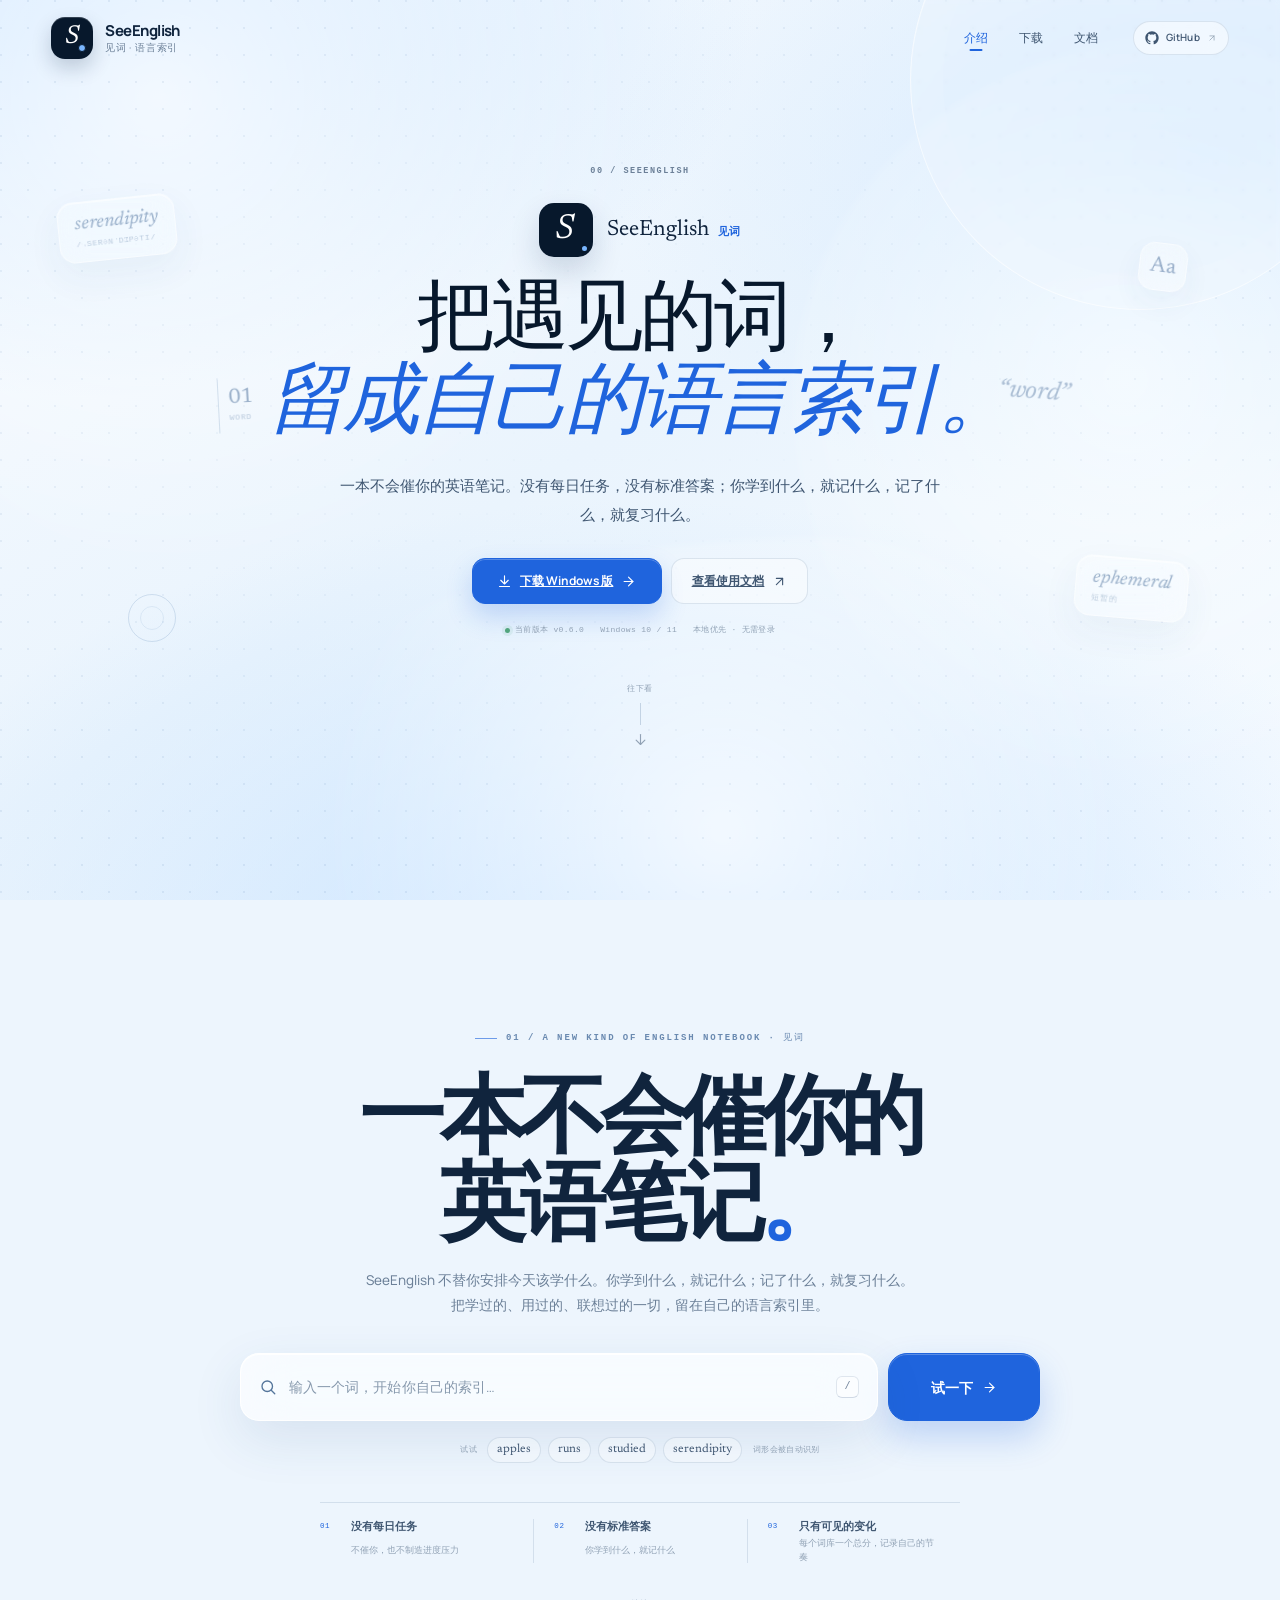
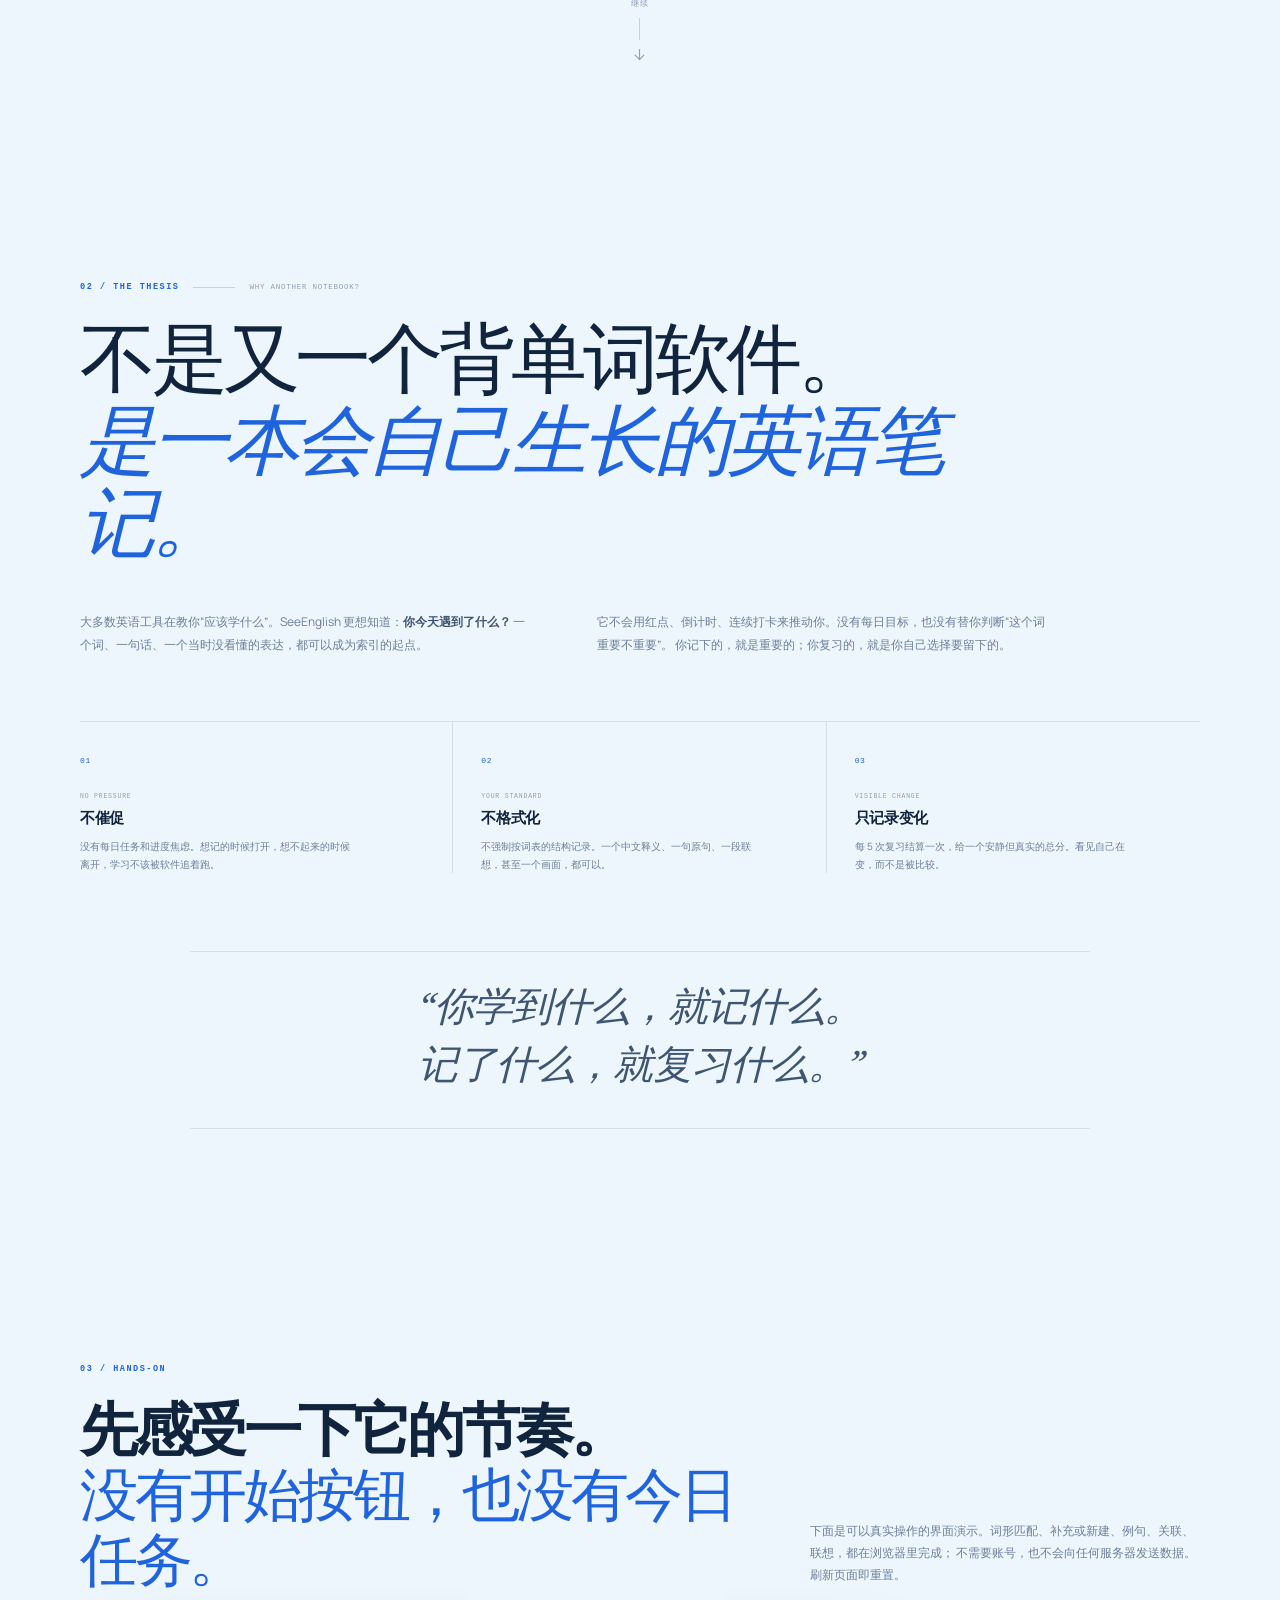
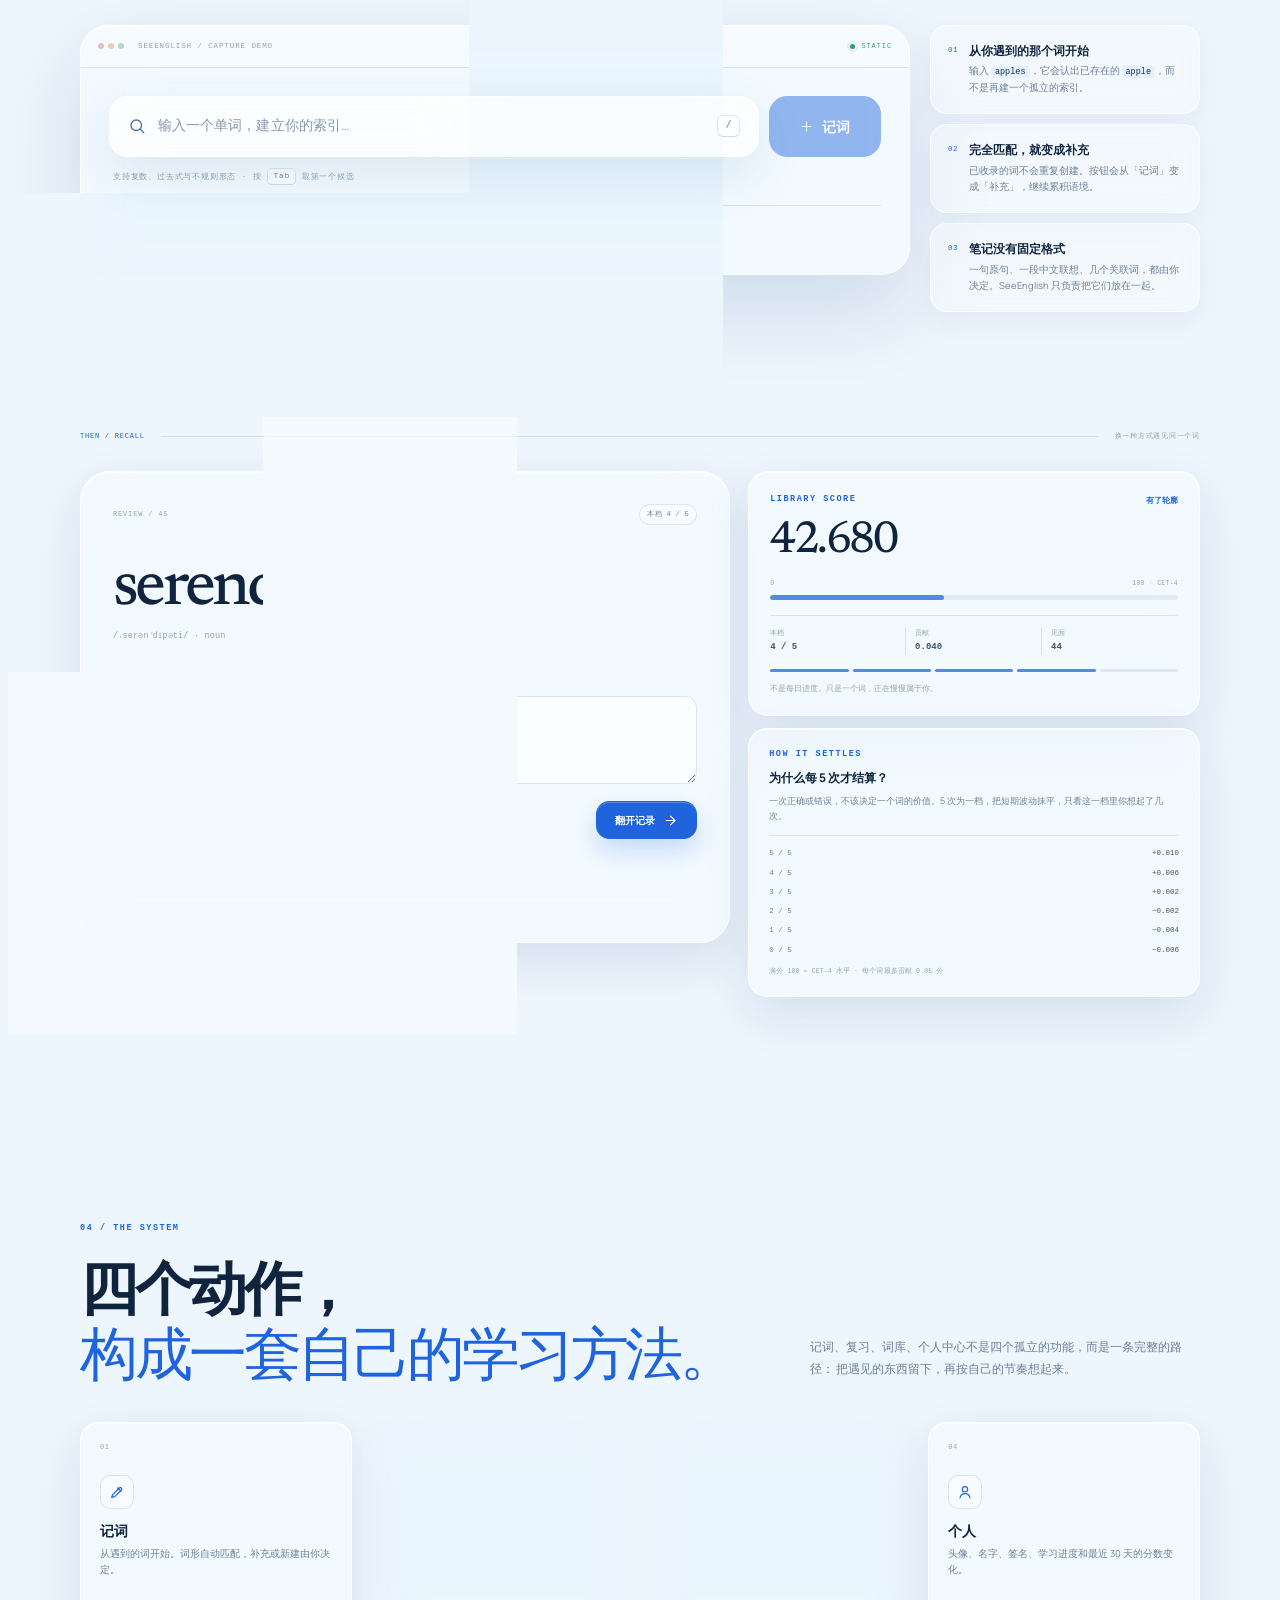
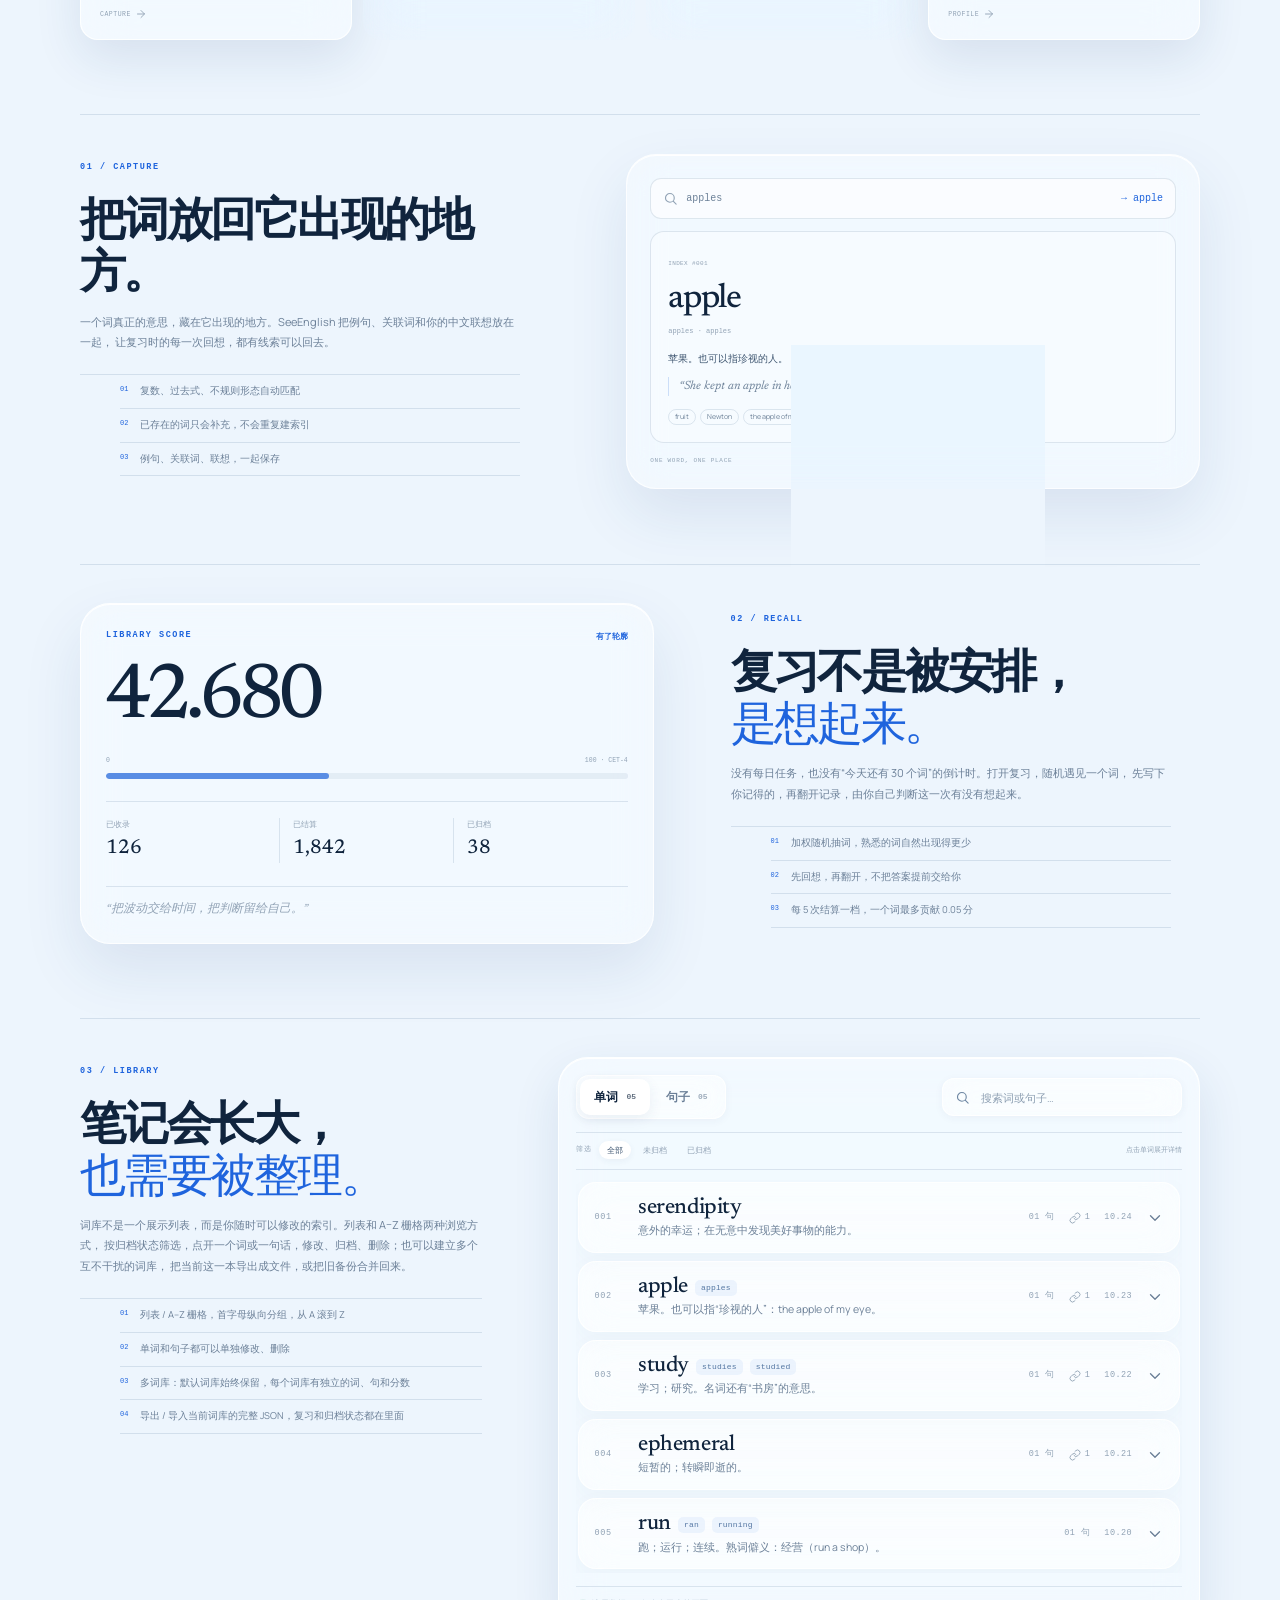
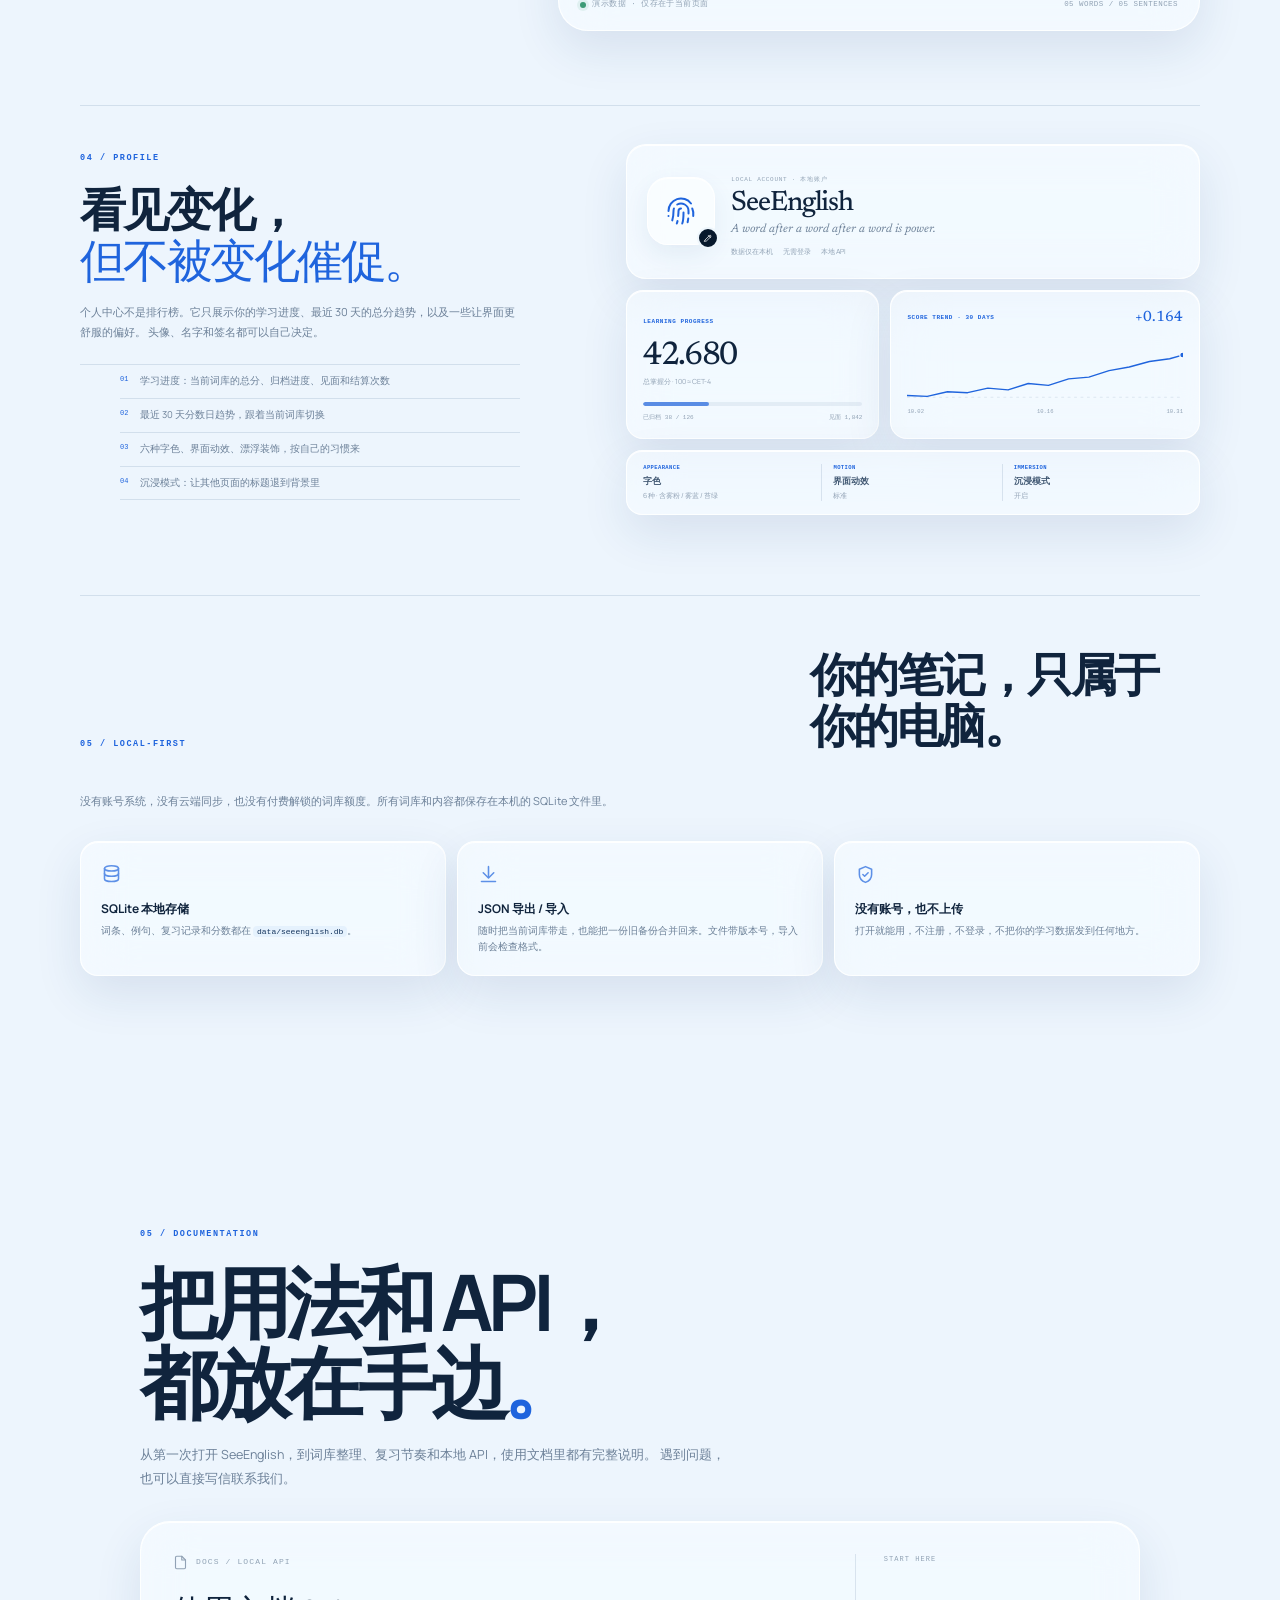
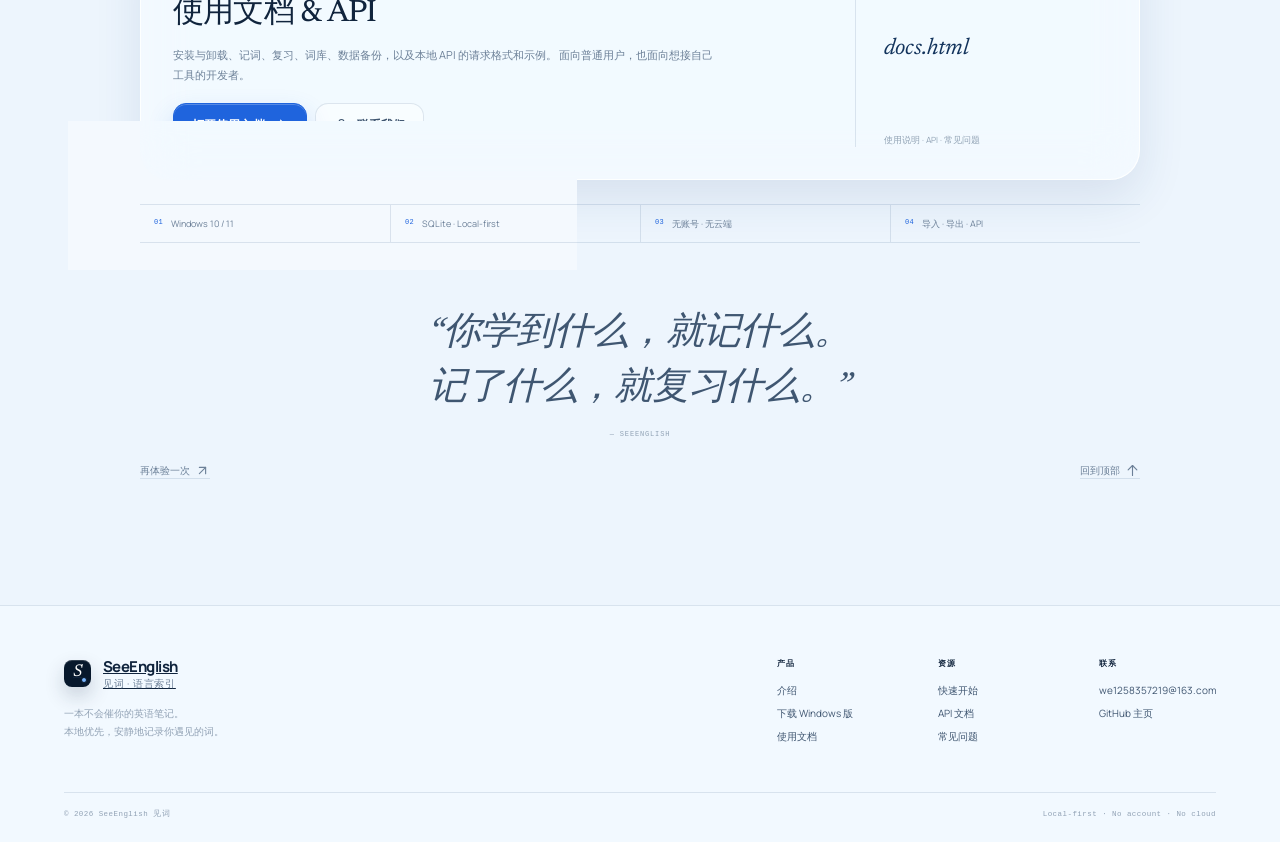
==== commit 7000cd84: "Add files via upload" ====
--- a/index.html
+++ b/index.html
@@ -19,6 +19,7 @@
     <link rel="stylesheet" href="./base.css" />
     <link rel="stylesheet" href="./styles.css" />
     <link rel="stylesheet" href="./site-v2.css" />
+    <link rel="stylesheet" href="./official.css" />
     <title>SeeEnglish · 见词 — 一本不会催你的英语笔记</title>
   </head>
   <body>
@@ -181,7 +182,7 @@
     </div>
 
     <header class="site-header" id="site-header">
-      <a class="brand" href="#home" aria-label="SeeEnglish 首页">
+      <a class="brand" href="#intro" aria-label="SeeEnglish 首页">
         <span class="brand__mark">
           <span class="brand__letter">S</span>
           <span class="brand__dot"></span>
@@ -192,14 +193,14 @@
         </span>
       </a>
       <div class="site-header__right">
-        <span class="site-edition">
-          <span class="status-pill__dot"></span>
-          V0.5 · STATIC EDITION
-        </span>
-        <span class="site-header__divider"></span>
-        <a class="site-source-mini" href="https://github.com/Yu-Sea/SeeEnglish" target="_blank" rel="noopener noreferrer">
+        <nav class="official-nav" aria-label="主导航">
+          <a class="is-active" href="#intro">介绍</a>
+          <a href="./download.html">下载</a>
+          <a href="./docs.html">文档</a>
+        </nav>
+        <a class="official-github" href="https://github.com/Yu-Sea" target="_blank" rel="noopener noreferrer">
           <svg class="icon" aria-hidden="true"><use href="#i-github"></use></svg>
-          <span>SOURCE</span>
+          <span>GitHub</span>
           <svg class="icon icon--small" aria-hidden="true"><use href="#i-arrow-up-right"></use></svg>
         </a>
       </div>
@@ -208,11 +209,49 @@
     <div class="scroll-progress" aria-hidden="true"><span id="scroll-progress-bar"></span></div>
 
     <main class="site-main">
+      <section class="site-section site-intro" id="intro" data-section="intro">
+        <div class="intro-inner">
+          <div class="section-kicker reveal">00 / SEEENGLISH</div>
+          <div class="intro-mark reveal">
+            <span class="intro-mark__box"><span>S</span><i></i></span>
+            <span class="intro-mark__name">SeeEnglish <em>见词</em></span>
+          </div>
+          <h1 class="intro-title reveal">
+            把遇见的词，<br />
+            <em>留成自己的语言索引。</em>
+          </h1>
+          <p class="intro-copy reveal">
+            一本不会催你的英语笔记。没有每日任务，没有标准答案；你学到什么，就记什么，记了什么，就复习什么。
+          </p>
+          <div class="intro-actions reveal">
+            <a class="button button--primary intro-download" href="./download.html">
+              <svg class="icon icon--small" aria-hidden="true"><use href="#i-download"></use></svg>
+              下载 Windows 版
+              <svg class="icon icon--small" aria-hidden="true"><use href="#i-arrow-right"></use></svg>
+            </a>
+            <a class="button button--ghost" href="./docs.html">
+              查看使用文档
+              <svg class="icon icon--small" aria-hidden="true"><use href="#i-arrow-up-right"></use></svg>
+            </a>
+          </div>
+          <div class="intro-meta reveal">
+            <span><i></i> 当前版本 v0.6.0</span>
+            <span>Windows 10 / 11</span>
+            <span>本地优先 · 无需登录</span>
+          </div>
+          <a class="scroll-cue" href="#home" aria-label="继续了解 SeeEnglish">
+            <span>往下看</span>
+            <span class="scroll-cue__line"></span>
+            <svg class="icon icon--small" aria-hidden="true"><use href="#i-arrow-down"></use></svg>
+          </a>
+        </div>
+      </section>
+
       <section class="site-section site-home" id="home" data-section="home">
         <div class="home-inner">
           <div class="eyebrow site-eyebrow reveal">
             <span class="eyebrow__line"></span>
-            A NEW KIND OF ENGLISH NOTEBOOK · 见词
+            01 / A NEW KIND OF ENGLISH NOTEBOOK · 见词
           </div>
           <h1 class="home-title reveal">
             一本不会催你的<br />
@@ -266,7 +305,7 @@
             <div class="home-facet">
               <span>03</span>
               <p>只有可见的变化</p>
-              <small>一个总分，记录自己的节奏</small>
+              <small>每个词库一个总分，记录自己的节奏</small>
             </div>
           </div>
 
@@ -281,7 +320,7 @@
       <section class="site-section site-thesis" id="thesis" data-section="home">
         <div class="section-shell">
           <div class="thesis-kicker reveal">
-            <span class="section-kicker">00 / THE THESIS</span>
+            <span class="section-kicker">02 / THE THESIS</span>
             <span class="thesis-kicker__line"></span>
             <span>WHY ANOTHER NOTEBOOK?</span>
           </div>
@@ -329,7 +368,7 @@
       <section class="site-section site-experience" id="experience" data-section="experience">
         <div class="section-shell">
           <header class="section-head reveal">
-            <div class="section-kicker">02 / HANDS-ON</div>
+            <div class="section-kicker">03 / HANDS-ON</div>
             <div class="section-head__row">
               <h2 class="section-title">
                 先感受一下它的节奏。<br />
@@ -489,7 +528,7 @@
                 </div>
                 <span class="section-kicker">BLOCK SETTLED</span>
                 <h3>这一档完成了。</h3>
-                <p class="rd-result__copy">5 次见面为一档。分数已经安静地加入总分。</p>
+                <p class="rd-result__copy">5 次见面为一档。分数已经安静地加入当前词库总分。</p>
                 <div class="rd-result__delta" id="rd-delta">+0.010</div>
                 <div class="rd-result__rows">
                   <div><span>这一档</span><b id="rd-result-accuracy">5 / 5</b></div>
@@ -506,7 +545,7 @@
             <aside class="rd-side">
               <div class="rd-score glass reveal">
                 <div class="rd-score__top">
-                  <span class="section-kicker">GLOBAL SCORE</span>
+                  <span class="section-kicker">LIBRARY SCORE</span>
                   <span class="rd-score__level">有了轮廓</span>
                 </div>
                 <strong class="rd-score__number" id="rd-score">42.680</strong>
@@ -550,7 +589,7 @@
       <section class="site-section site-features" id="features" data-section="features">
         <div class="section-shell">
           <header class="section-head reveal">
-            <div class="section-kicker">03 / THE SYSTEM</div>
+            <div class="section-kicker">04 / THE SYSTEM</div>
             <div class="section-head__row">
               <h2 class="section-title">
                 四个动作，<br />
@@ -582,7 +621,7 @@
               <span class="feature-map__num">03</span>
               <span class="feature-map__icon"><svg class="icon"><use href="#i-library"></use></svg></span>
               <h3>词库</h3>
-              <p>筛选、修改、归档、删除、导出。你的索引，随时可以整理。</p>
+              <p>按 A–Z 分组浏览，整理多个独立词库，也能随时导出或合并备份。</p>
               <span class="feature-map__link">LIBRARY <svg class="icon icon--tiny"><use href="#i-arrow-right"></use></svg></span>
             </a>
             <a class="feature-map__card glass reveal" href="#profile">
@@ -642,7 +681,7 @@
             </div>
             <div class="score-instrument reveal">
               <div class="score-instrument__top">
-                <span class="section-kicker">GLOBAL SCORE</span>
+                <span class="section-kicker">LIBRARY SCORE</span>
                 <span class="score-instrument__level">有了轮廓</span>
               </div>
               <div class="score-instrument__number">42.680</div>
@@ -662,13 +701,15 @@
               <span class="section-kicker">03 / LIBRARY</span>
               <h2>笔记会长大，<br /><em>也需要被整理。</em></h2>
               <p>
-                词库不是一个展示列表，而是你随时可以修改的索引。按归档状态筛选，点开一个词或一句话，
-                修改、归档、删除，或者把整本词库导出成一个文件。
+                词库不是一个展示列表，而是你随时可以修改的索引。列表和 A–Z 栅格两种浏览方式，
+                按归档状态筛选，点开一个词或一句话，修改、归档、删除；也可以建立多个互不干扰的词库，
+                把当前这一本导出成文件，或把旧备份合并回来。
               </p>
               <ul class="feature-list">
-                <li><span>01</span> 全部 / 未归档 / 已归档，单词视图筛选</li>
+                <li><span>01</span> 列表 / A–Z 栅格，首字母纵向分组，从 A 滚到 Z</li>
                 <li><span>02</span> 单词和句子都可以单独修改、删除</li>
-                <li><span>03</span> 导出完整 JSON，词条、例句、关联和复习状态都在里面</li>
+                <li><span>03</span> 多词库：默认词库始终保留，每个词库有独立的词、句和分数</li>
+                <li><span>04</span> 导出 / 导入当前词库的完整 JSON，复习和归档状态都在里面</li>
               </ul>
             </div>
             <div class="index-panel glass reveal">
@@ -710,9 +751,10 @@
                 头像、名字和签名都可以自己决定。
               </p>
               <ul class="feature-list">
-                <li><span>01</span> 学习进度：总分、归档进度、见面和结算次数</li>
-                <li><span>02</span> 最近 30 天分数日趋势，只看自己的曲线</li>
-                <li><span>03</span> 字色、界面动效、漂浮装饰，按自己的习惯来</li>
+                <li><span>01</span> 学习进度：当前词库的总分、归档进度、见面和结算次数</li>
+                <li><span>02</span> 最近 30 天分数日趋势，跟着当前词库切换</li>
+                <li><span>03</span> 六种字色、界面动效、漂浮装饰，按自己的习惯来</li>
+                <li><span>04</span> 沉浸模式：让其他页面的标题退到背景里</li>
               </ul>
             </div>
             <div class="profile-preview reveal">
@@ -747,9 +789,9 @@
                 </div>
               </div>
               <div class="pp-settings glass">
-                <div><span class="section-kicker">APPEARANCE</span><b>字色</b><span class="pp-setting-value">墨蓝 · 石板 · 暖褐</span></div>
+                <div><span class="section-kicker">APPEARANCE</span><b>字色</b><span class="pp-setting-value">6 种 · 含雾粉 / 雾蓝 / 苔绿</span></div>
                 <div><span class="section-kicker">MOTION</span><b>界面动效</b><span class="pp-setting-value">标准</span></div>
-                <div><span class="section-kicker">ATMOSPHERE</span><b>漂浮装饰</b><span class="pp-setting-value">显示</span></div>
+                <div><span class="section-kicker">IMMERSION</span><b>沉浸模式</b><span class="pp-setting-value">开启</span></div>
               </div>
             </div>
           </div>
@@ -758,7 +800,7 @@
             <div class="local-first__head reveal">
               <span class="section-kicker">05 / LOCAL-FIRST</span>
               <h2>你的笔记，只属于你的电脑。</h2>
-              <p>没有账号系统，没有云端同步，也没有“升级会员解锁更多词库”。所有内容保存在本机的 SQLite 文件里。</p>
+              <p>没有账号系统，没有云端同步，也没有付费解锁的词库额度。所有词库和内容都保存在本机的 SQLite 文件里。</p>
             </div>
             <div class="local-first__grid">
               <div class="local-first__card glass reveal">
@@ -768,8 +810,8 @@
               </div>
               <div class="local-first__card glass reveal">
                 <svg class="icon"><use href="#i-download"></use></svg>
-                <h3>JSON 导出</h3>
-                <p>随时把整本词库带走。文件带版本号，为后续导入保留结构。</p>
+                <h3>JSON 导出 / 导入</h3>
+                <p>随时把当前词库带走，也能把一份旧备份合并回来。文件带版本号，导入前会检查格式。</p>
               </div>
               <div class="local-first__card glass reveal">
                 <svg class="icon"><use href="#i-shield"></use></svg>
@@ -781,51 +823,52 @@
         </div>
       </section>
 
-      <section class="site-section site-source" id="source" data-section="source">
+      <section class="site-section site-source site-docs" id="docs" data-section="docs">
         <div class="source-shell">
-          <div class="section-kicker reveal">04 / SOURCE &amp; PHILOSOPHY</div>
+          <div class="section-kicker reveal">05 / DOCUMENTATION</div>
           <h2 class="source-title reveal">
-            你才是自己的<br />
-            英语老师<span class="accent">。</span>
+            把用法和 API，<br />
+            都放在手边<span class="accent">。</span>
           </h2>
           <p class="source-copy reveal">
-            SeeEnglish 不提供标准答案，也不替你决定进度。它只提供一个安静、整齐、属于你的地方，
-            让你把学过的、用过的、联想过的一切留下来，然后慢慢看见自己的变化。
+            从第一次打开 SeeEnglish，到词库整理、复习节奏和本地 API，使用文档里都有完整说明。
+            遇到问题，也可以直接写信联系我们。
           </p>
 
           <div class="source-card glass reveal">
             <div class="source-card__body">
               <div class="source-card__badge">
-                <svg class="icon" aria-hidden="true"><use href="#i-github"></use></svg>
-                <span>GITHUB / SOURCE</span>
-              </div>
-              <h3>SeeEnglish 源码</h3>
+                <svg class="icon" aria-hidden="true"><use href="#i-file"></use></svg>
+                <span>DOCS / LOCAL API</span>
+              </div>
+              <h3>使用文档 &amp; API</h3>
               <p>
-                正式仓库正在创建中。地址先按项目名保留，后续会在这里直接打开 SeeEnglish 的完整源码。
+                安装与卸载、记词、复习、词库、数据备份，以及本地 API 的请求格式和示例。
+                面向普通用户，也面向想接自己工具的开发者。
               </p>
               <div class="source-actions">
-                <a class="button button--primary source-link" href="https://github.com/Yu-Sea/SeeEnglish" target="_blank" rel="noopener noreferrer">
-                  前往 GitHub
-                  <svg class="icon icon--small" aria-hidden="true"><use href="#i-arrow-up-right"></use></svg>
+                <a class="button button--primary source-link" href="./docs.html">
+                  打开使用文档
+                  <svg class="icon icon--small" aria-hidden="true"><use href="#i-arrow-right"></use></svg>
                 </a>
-                <button class="button button--ghost" id="copy-repo" type="button">
-                  <svg class="icon icon--small" aria-hidden="true"><use href="#i-copy"></use></svg>
-                  复制地址
-                </button>
+                <a class="button button--ghost" href="mailto:we1258357219@163.com">
+                  <svg class="icon icon--small" aria-hidden="true"><use href="#i-user"></use></svg>
+                  联系我们
+                </a>
               </div>
             </div>
             <div class="source-card__side">
-              <span class="source-card__label">IN PREPARATION</span>
-              <code>github.com/<br />Yu-Sea/<br />SeeEnglish</code>
-              <span class="source-card__note">仓库建好后直接生效</span>
+              <span class="source-card__label">START HERE</span>
+              <code>docs.html</code>
+              <span class="source-card__note">使用说明 · API · 常见问题</span>
             </div>
           </div>
 
           <div class="source-stack reveal">
-            <div><span>01</span><p>Python · FastAPI</p></div>
-            <div><span>02</span><p>React · TypeScript</p></div>
-            <div><span>03</span><p>SQLite · Local-first</p></div>
-            <div><span>04</span><p>No account · No cloud</p></div>
+            <div><span>01</span><p>Windows 10 / 11</p></div>
+            <div><span>02</span><p>SQLite · Local-first</p></div>
+            <div><span>03</span><p>无账号 · 无云端</p></div>
+            <div><span>04</span><p>导入 · 导出 · API</p></div>
           </div>
 
           <div class="source-philosophy reveal">
@@ -835,46 +878,49 @@
 
           <div class="source-return reveal">
             <a href="#experience" class="text-link">再体验一次 <svg class="icon icon--small"><use href="#i-arrow-up-right"></use></svg></a>
-            <a href="#home" class="text-link text-link--up">回到顶部 <svg class="icon icon--small"><use href="#i-arrow-down"></use></svg></a>
-          </div>
-
-          <footer class="site-footer">
-            <div class="site-footer__brand">
-              <span class="brand__mark brand__mark--small"><span class="brand__letter">S</span><span class="brand__dot"></span></span>
-              <span>SeeEnglish · 见词</span>
-            </div>
-            <p>Designed with context · Static edition · 2026</p>
-            <p>Built for people who notice words.</p>
-          </footer>
+            <a href="#intro" class="text-link text-link--up">回到顶部 <svg class="icon icon--small"><use href="#i-arrow-down"></use></svg></a>
+          </div>
         </div>
       </section>
     </main>
 
-    <nav class="dock" aria-label="页面导航">
-      <div class="dock__surface">
-        <span class="dock__indicator" id="dock-indicator" aria-hidden="true"></span>
-        <a class="dock__item is-active" href="#home" data-nav="home">
-          <svg class="dock__icon icon" aria-hidden="true"><use href="#i-home"></use></svg>
-          <span class="dock__label">首页</span>
-          <span class="dock__english">Home</span>
-        </a>
-        <a class="dock__item" href="#experience" data-nav="experience">
-          <svg class="dock__icon icon" aria-hidden="true"><use href="#i-play"></use></svg>
-          <span class="dock__label">体验</span>
-          <span class="dock__english">Demo</span>
-        </a>
-        <a class="dock__item" href="#features" data-nav="features">
-          <svg class="dock__icon icon" aria-hidden="true"><use href="#i-library"></use></svg>
-          <span class="dock__label">功能</span>
-          <span class="dock__english">Features</span>
-        </a>
-        <a class="dock__item" href="#source" data-nav="source">
-          <svg class="dock__icon icon" aria-hidden="true"><use href="#i-code"></use></svg>
-          <span class="dock__label">源码</span>
-          <span class="dock__english">Source</span>
-        </a>
+    <footer class="official-footer">
+      <div class="official-footer__inner">
+        <div class="official-footer__brand">
+          <a class="brand" href="./index.html" aria-label="SeeEnglish 首页">
+            <span class="brand__mark brand__mark--small"><span class="brand__letter">S</span><span class="brand__dot"></span></span>
+            <span class="brand__copy">
+              <span class="brand__name">SeeEnglish</span>
+              <span class="brand__cn">见词 · 语言索引</span>
+            </span>
+          </a>
+          <p>一本不会催你的英语笔记。<br />本地优先，安静地记录你遇见的词。</p>
+        </div>
+        <div class="official-footer__columns">
+          <div>
+            <h3>产品</h3>
+            <a href="#intro">介绍</a>
+            <a href="./download.html">下载 Windows 版</a>
+            <a href="./docs.html">使用文档</a>
+          </div>
+          <div>
+            <h3>资源</h3>
+            <a href="./docs.html#install">快速开始</a>
+            <a href="./docs.html#api">API 文档</a>
+            <a href="./docs.html#faq">常见问题</a>
+          </div>
+          <div>
+            <h3>联系</h3>
+            <a href="mailto:we1258357219@163.com">we1258357219@163.com</a>
+            <a href="https://github.com/Yu-Sea" target="_blank" rel="noopener noreferrer">GitHub 主页</a>
+          </div>
+        </div>
       </div>
-    </nav>
+      <div class="official-footer__bottom">
+        <span>© 2026 SeeEnglish 见词</span>
+        <span>Local-first · No account · No cloud</span>
+      </div>
+    </footer>
 
     <div class="site-toast" id="site-toast" role="status" aria-live="polite"></div>
 
--- a/official.css
+++ b/official.css
@@ -0,0 +1,982 @@
+/* Official site shell: header, landing CTA, footer, download page. */
+
+.site-header {
+  position: fixed;
+  top: 0;
+  left: 0;
+  right: 0;
+  z-index: 48;
+  display: flex;
+  height: 76px;
+  align-items: center;
+  justify-content: space-between;
+  padding: 0 clamp(20px, 4vw, 56px);
+  border-bottom: 1px solid transparent;
+  transition: background-color 0.3s ease, border-color 0.3s ease, backdrop-filter 0.3s ease;
+}
+
+.site-header.is-scrolled {
+  border-bottom-color: rgba(35, 76, 126, 0.1);
+  background: rgba(250, 253, 255, 0.82);
+  -webkit-backdrop-filter: blur(20px) saturate(145%);
+  backdrop-filter: blur(20px) saturate(145%);
+}
+
+.site-header__right {
+  display: flex;
+  align-items: center;
+  gap: 22px;
+}
+
+.official-nav {
+  display: flex;
+  align-items: center;
+  gap: 5px;
+}
+
+.official-nav a {
+  position: relative;
+  display: inline-flex;
+  align-items: center;
+  height: 34px;
+  padding: 0 13px;
+  border-radius: 999px;
+  color: var(--ink-soft);
+  font-size: 12px;
+  font-weight: 560;
+  text-decoration: none;
+  transition: color 0.2s ease, background-color 0.2s ease;
+}
+
+.official-nav a:hover {
+  background: rgba(255, 255, 255, 0.56);
+  color: var(--ink);
+}
+
+.official-nav a.is-active {
+  color: var(--accent);
+}
+
+.official-nav a.is-active::after {
+  content: "";
+  position: absolute;
+  bottom: 4px;
+  left: 50%;
+  width: 13px;
+  height: 2px;
+  border-radius: 99px;
+  background: var(--accent);
+  transform: translateX(-50%);
+}
+
+.official-github {
+  display: inline-flex;
+  align-items: center;
+  gap: 7px;
+  height: 34px;
+  padding: 0 11px;
+  border: 1px solid rgba(35, 76, 126, 0.12);
+  border-radius: 999px;
+  background: rgba(255, 255, 255, 0.5);
+  color: var(--ink-soft);
+  font-size: 10px;
+  font-weight: 600;
+  letter-spacing: 0.02em;
+  text-decoration: none;
+  -webkit-backdrop-filter: blur(12px);
+  backdrop-filter: blur(12px);
+  transition: border-color 0.2s ease, background-color 0.2s ease, transform 0.2s ease;
+}
+
+.official-github:hover {
+  border-color: rgba(31, 100, 221, 0.22);
+  background: rgba(255, 255, 255, 0.8);
+  transform: translateY(-1px);
+}
+
+.official-github .icon {
+  width: 14px;
+  height: 14px;
+}
+
+.official-github .icon--small {
+  width: 10px;
+  height: 10px;
+  opacity: 0.55;
+}
+
+/* Landing cover */
+
+.site-intro {
+  display: flex;
+  min-height: 100svh;
+  align-items: center;
+  justify-content: center;
+  padding-top: 108px;
+  padding-bottom: 96px;
+}
+
+.intro-inner {
+  display: flex;
+  width: min(100%, 980px);
+  flex-direction: column;
+  align-items: center;
+  text-align: center;
+}
+
+.intro-inner > .section-kicker {
+  margin-bottom: 25px;
+  color: var(--muted);
+}
+
+.intro-mark {
+  display: flex;
+  align-items: center;
+  gap: 14px;
+  margin-bottom: 26px;
+}
+
+.intro-mark__box {
+  position: relative;
+  display: grid;
+  width: 54px;
+  height: 54px;
+  place-items: center;
+  border-radius: 15px;
+  background: var(--ink-deep);
+  box-shadow: 0 14px 30px rgba(13, 45, 84, 0.16);
+}
+
+.intro-mark__box span {
+  color: #fff;
+  font-family: var(--font-serif);
+  font-size: 35px;
+  font-style: italic;
+  line-height: 1;
+  transform: translate(-1px, -1px);
+}
+
+.intro-mark__box i {
+  position: absolute;
+  right: 4px;
+  bottom: 4px;
+  width: 9px;
+  height: 9px;
+  border: 2px solid var(--ink-deep);
+  border-radius: 50%;
+  background: #79b6ff;
+}
+
+.intro-mark__name {
+  color: var(--ink);
+  font-family: var(--font-serif);
+  font-size: 22px;
+}
+
+.intro-mark__name em {
+  margin-left: 4px;
+  color: var(--accent);
+  font-family: var(--font-sans);
+  font-size: 11px;
+  font-style: normal;
+  font-weight: 650;
+  letter-spacing: 0.08em;
+}
+
+.intro-title {
+  margin: 0;
+  color: var(--ink-deep);
+  font-family: var(--font-serif);
+  font-size: clamp(42px, 6.1vw, 78px);
+  font-weight: 400;
+  letter-spacing: -0.045em;
+  line-height: 1.06;
+}
+
+.intro-title em {
+  color: var(--accent);
+  font-style: italic;
+}
+
+.intro-copy {
+  max-width: 620px;
+  margin: 24px 0 0;
+  color: var(--ink-soft);
+  font-size: clamp(13px, 1.25vw, 15px);
+  line-height: 1.9;
+}
+
+.intro-actions {
+  display: flex;
+  flex-wrap: wrap;
+  align-items: center;
+  justify-content: center;
+  gap: 9px;
+  margin-top: 29px;
+}
+
+.intro-actions .button {
+  height: 46px;
+  padding: 0 20px;
+  font-size: 12px;
+}
+
+.intro-download {
+  min-width: 190px;
+}
+
+.intro-meta {
+  display: flex;
+  flex-wrap: wrap;
+  align-items: center;
+  justify-content: center;
+  gap: 8px 16px;
+  margin-top: 20px;
+  color: var(--faint);
+  font-family: var(--font-mono);
+  font-size: 8px;
+  letter-spacing: 0.04em;
+}
+
+.intro-meta span {
+  display: inline-flex;
+  align-items: center;
+  gap: 5px;
+}
+
+.intro-meta i {
+  width: 5px;
+  height: 5px;
+  border-radius: 50%;
+  background: #51a47d;
+  box-shadow: 0 0 0 3px rgba(81, 164, 125, 0.1);
+}
+
+.intro-inner .scroll-cue {
+  margin-top: 48px;
+}
+
+/* Footer */
+
+.official-footer {
+  position: relative;
+  z-index: 5;
+  padding: 0 clamp(20px, 5vw, 72px);
+  background: rgba(244, 250, 255, 0.84);
+  border-top: 1px solid var(--line);
+}
+
+.official-footer__inner {
+  display: flex;
+  width: min(100%, 1180px);
+  margin: 0 auto;
+  justify-content: space-between;
+  gap: 60px;
+  padding: 52px 0 40px;
+}
+
+.official-footer__brand {
+  max-width: 270px;
+}
+
+.official-footer__brand .brand {
+  display: inline-flex;
+}
+
+.official-footer__brand p {
+  margin: 15px 0 0;
+  color: var(--faint);
+  font-size: 10px;
+  line-height: 1.8;
+}
+
+.official-footer__columns {
+  display: grid;
+  grid-template-columns: repeat(3, minmax(115px, 1fr));
+  gap: 44px;
+  min-width: 400px;
+}
+
+.official-footer__columns h3 {
+  margin: 0 0 13px;
+  color: var(--ink);
+  font-family: var(--font-mono);
+  font-size: 8px;
+  font-weight: 700;
+  letter-spacing: 0.16em;
+  text-transform: uppercase;
+}
+
+.official-footer__columns a {
+  display: block;
+  width: fit-content;
+  margin: 8px 0;
+  color: var(--ink-soft);
+  font-size: 10px;
+  text-decoration: none;
+  transition: color 0.2s ease;
+}
+
+.official-footer__columns a:hover {
+  color: var(--accent);
+}
+
+.official-footer__bottom {
+  display: flex;
+  width: min(100%, 1180px);
+  margin: 0 auto;
+  justify-content: space-between;
+  gap: 20px;
+  padding: 16px 0 22px;
+  border-top: 1px solid var(--line);
+  color: var(--faint);
+  font-family: var(--font-mono);
+  font-size: 7.5px;
+  letter-spacing: 0.06em;
+}
+
+/* Download page */
+
+.official-page {
+  min-height: 100svh;
+  padding-top: 76px;
+}
+
+.official-page__main {
+  width: min(100% - 40px, 1080px);
+  margin: 0 auto;
+  padding: 70px 0 96px;
+}
+
+.download-hero {
+  display: grid;
+  grid-template-columns: minmax(0, 1.15fr) minmax(300px, 0.85fr);
+  align-items: center;
+  gap: 54px;
+  padding: 38px 0 44px;
+}
+
+.download-kicker {
+  color: var(--accent);
+  font-family: var(--font-mono);
+  font-size: 8px;
+  font-weight: 700;
+  letter-spacing: 0.18em;
+}
+
+.download-hero h1 {
+  margin: 13px 0 0;
+  color: var(--ink-deep);
+  font-family: var(--font-serif);
+  font-size: clamp(40px, 5.3vw, 65px);
+  font-weight: 400;
+  letter-spacing: -0.045em;
+  line-height: 1.06;
+}
+
+.download-hero h1 em {
+  color: var(--accent);
+  font-style: italic;
+}
+
+.download-hero__copy {
+  max-width: 520px;
+  margin: 20px 0 0;
+  color: var(--ink-soft);
+  font-size: 13px;
+  line-height: 1.9;
+}
+
+.download-actions {
+  display: flex;
+  flex-wrap: wrap;
+  align-items: center;
+  gap: 9px;
+  margin-top: 25px;
+}
+
+.download-actions .button {
+  height: 47px;
+  padding: 0 20px;
+  font-size: 12px;
+}
+
+.download-note {
+  margin-top: 13px;
+  color: var(--faint);
+  font-size: 8.5px;
+  line-height: 1.6;
+}
+
+.download-card {
+  padding: 25px;
+  border: 1px solid rgba(255, 255, 255, 0.76);
+  border-radius: var(--radius-lg);
+  background: rgba(255, 255, 255, 0.46);
+  box-shadow: var(--shadow-md);
+  -webkit-backdrop-filter: blur(18px);
+  backdrop-filter: blur(18px);
+}
+
+.download-card__os {
+  display: flex;
+  align-items: center;
+  gap: 12px;
+}
+
+.download-card__os-icon {
+  display: grid;
+  width: 43px;
+  height: 43px;
+  place-items: center;
+  border-radius: 12px;
+  background: var(--accent-soft);
+  color: var(--accent);
+}
+
+.download-card__os b {
+  display: block;
+  color: var(--ink);
+  font-size: 13px;
+}
+
+.download-card__os span {
+  display: block;
+  margin-top: 3px;
+  color: var(--faint);
+  font-size: 8px;
+}
+
+.download-card__rows {
+  display: flex;
+  flex-direction: column;
+  margin-top: 20px;
+  border-top: 1px solid var(--line);
+}
+
+.download-card__rows div {
+  display: flex;
+  justify-content: space-between;
+  gap: 18px;
+  padding: 11px 0;
+  border-bottom: 1px solid var(--line);
+  font-size: 9px;
+}
+
+.download-card__rows span {
+  color: var(--faint);
+}
+
+.download-card__rows b {
+  color: var(--ink-soft);
+  font-weight: 600;
+  text-align: right;
+}
+
+.download-card__badge {
+  display: inline-flex;
+  align-items: center;
+  gap: 6px;
+  margin-top: 17px;
+  padding: 6px 9px;
+  border-radius: 6px;
+  background: rgba(81, 164, 125, 0.1);
+  color: #3e8262;
+  font-size: 8px;
+}
+
+.download-section {
+  margin-top: 44px;
+  padding-top: 27px;
+  border-top: 1px solid var(--line);
+}
+
+.download-section h2 {
+  margin: 0 0 18px;
+  color: var(--ink);
+  font-family: var(--font-serif);
+  font-size: 27px;
+  font-weight: 400;
+}
+
+.download-grid {
+  display: grid;
+  grid-template-columns: repeat(3, minmax(0, 1fr));
+  gap: 15px;
+}
+
+.download-step,
+.download-info {
+  padding: 20px;
+  border: 1px solid var(--line);
+  border-radius: 14px;
+  background: rgba(255, 255, 255, 0.38);
+}
+
+.download-step__num {
+  color: var(--accent);
+  font-family: var(--font-mono);
+  font-size: 8px;
+  font-weight: 700;
+}
+
+.download-step h3,
+.download-info h3 {
+  margin: 11px 0 7px;
+  color: var(--ink);
+  font-size: 12px;
+}
+
+.download-step p,
+.download-info p,
+.download-info li {
+  margin: 0;
+  color: var(--ink-soft);
+  font-size: 9.5px;
+  line-height: 1.8;
+}
+
+.download-info ul {
+  margin: 8px 0 0;
+  padding-left: 16px;
+}
+
+.download-warning {
+  display: flex;
+  align-items: flex-start;
+  gap: 12px;
+  margin-top: 30px;
+  padding: 15px 17px;
+  border: 1px solid rgba(168, 106, 47, 0.17);
+  border-radius: 10px;
+  background: rgba(251, 245, 235, 0.62);
+  color: #8f652f;
+  font-size: 9.5px;
+  line-height: 1.8;
+}
+
+.download-warning svg {
+  flex: 0 0 auto;
+  margin-top: 2px;
+}
+
+/* Docs page */
+
+.docs-page {
+  background: #fff;
+}
+
+.docs-header {
+  border-bottom: 1px solid rgba(35, 76, 126, 0.11);
+  background: rgba(255, 255, 255, 0.9);
+  -webkit-backdrop-filter: blur(18px);
+  backdrop-filter: blur(18px);
+}
+
+.docs-layout {
+  display: grid;
+  grid-template-columns: 238px minmax(0, 760px) minmax(150px, 190px);
+  gap: 42px;
+  width: min(100% - 48px, 1320px);
+  margin: 0 auto;
+  padding: 108px 0 90px;
+  align-items: start;
+}
+
+.docs-sidebar {
+  position: sticky;
+  top: 100px;
+  max-height: calc(100vh - 130px);
+  overflow-y: auto;
+  padding-right: 10px;
+}
+
+.docs-sidebar__title {
+  margin: 0 0 17px;
+  color: var(--ink);
+  font-size: 9px;
+  font-weight: 700;
+  letter-spacing: 0.14em;
+  text-transform: uppercase;
+}
+
+.docs-nav-group {
+  margin: 0 0 19px;
+}
+
+.docs-nav-group > span {
+  display: block;
+  margin-bottom: 7px;
+  color: var(--faint);
+  font-family: var(--font-mono);
+  font-size: 7.5px;
+  font-weight: 700;
+  letter-spacing: 0.12em;
+  text-transform: uppercase;
+}
+
+.docs-nav-group a {
+  display: block;
+  padding: 5px 9px;
+  border-left: 2px solid transparent;
+  color: var(--ink-soft);
+  font-size: 10px;
+  line-height: 1.5;
+  text-decoration: none;
+  transition: color 0.18s ease, background-color 0.18s ease, border-color 0.18s ease;
+}
+
+.docs-nav-group a:hover {
+  background: var(--accent-wash);
+  color: var(--accent);
+}
+
+.docs-nav-group a.is-active {
+  border-left-color: var(--accent);
+  background: var(--accent-wash);
+  color: var(--accent);
+}
+
+.docs-content {
+  min-width: 0;
+}
+
+.docs-content h1 {
+  margin: 0;
+  color: #14243a;
+  font-family: var(--font-serif);
+  font-size: clamp(36px, 4.2vw, 53px);
+  font-weight: 400;
+  letter-spacing: -0.035em;
+  line-height: 1.1;
+}
+
+.docs-content > .docs-lead {
+  margin: 16px 0 0;
+  color: #5d7187;
+  font-size: 13px;
+  line-height: 1.9;
+}
+
+.docs-content h2 {
+  margin: 58px 0 16px;
+  padding-top: 20px;
+  border-top: 1px solid #e7edf4;
+  color: #14243a;
+  font-family: var(--font-sans);
+  font-size: 22px;
+  font-weight: 650;
+  letter-spacing: -0.02em;
+}
+
+.docs-content h2:first-of-type {
+  margin-top: 35px;
+}
+
+.docs-content h3 {
+  margin: 27px 0 9px;
+  color: #20364f;
+  font-size: 14px;
+  font-weight: 650;
+}
+
+.docs-content p,
+.docs-content li {
+  color: #4b6076;
+  font-size: 12px;
+  line-height: 1.9;
+}
+
+.docs-content ul,
+.docs-content ol {
+  margin: 10px 0;
+  padding-left: 21px;
+}
+
+.docs-content li {
+  margin: 5px 0;
+}
+
+.docs-content strong {
+  color: #20364f;
+  font-weight: 650;
+}
+
+.docs-content code {
+  padding: 2px 5px;
+  border-radius: 4px;
+  background: #f1f5fa;
+  color: #1e4f91;
+  font-family: var(--font-mono);
+  font-size: 0.92em;
+}
+
+.docs-content pre {
+  position: relative;
+  overflow-x: auto;
+  margin: 14px 0 19px;
+  padding: 17px 19px;
+  border-radius: 9px;
+  background: #0d1b2e;
+  color: #d7e5f4;
+  font-family: var(--font-mono);
+  font-size: 10px;
+  line-height: 1.75;
+}
+
+.docs-content pre code {
+  padding: 0;
+  background: transparent;
+  color: inherit;
+  font-size: inherit;
+}
+
+.docs-table {
+  width: 100%;
+  margin: 15px 0 20px;
+  border-collapse: collapse;
+  font-size: 10px;
+}
+
+.docs-table th,
+.docs-table td {
+  padding: 9px 11px;
+  border: 1px solid #e4ebf3;
+  text-align: left;
+  vertical-align: top;
+  line-height: 1.65;
+}
+
+.docs-table th {
+  background: #f6f9fc;
+  color: #304860;
+  font-weight: 650;
+}
+
+.docs-table td {
+  color: #52677d;
+}
+
+.docs-table code {
+  white-space: nowrap;
+}
+
+.docs-callout {
+  margin: 18px 0;
+  padding: 14px 16px;
+  border-left: 3px solid var(--accent);
+  border-radius: 0 7px 7px 0;
+  background: #f4f8ff;
+  color: #4b6076;
+  font-size: 10px;
+  line-height: 1.8;
+}
+
+.docs-callout strong {
+  color: #1e4f91;
+}
+
+.docs-toc {
+  position: sticky;
+  top: 100px;
+  padding-left: 16px;
+  border-left: 1px solid #e7edf4;
+}
+
+.docs-toc h3 {
+  margin: 0 0 11px;
+  color: #6b7f95;
+  font-size: 8px;
+  font-weight: 700;
+  letter-spacing: 0.14em;
+  text-transform: uppercase;
+}
+
+.docs-toc a {
+  display: block;
+  margin: 7px 0;
+  color: #7a8da1;
+  font-size: 8.5px;
+  line-height: 1.5;
+  text-decoration: none;
+}
+
+.docs-toc a:hover {
+  color: var(--accent);
+}
+
+.docs-footer {
+  margin-top: 62px;
+  padding-top: 20px;
+  border-top: 1px solid #e7edf4;
+  color: #8a9caf;
+  font-size: 8.5px;
+  line-height: 1.8;
+}
+
+.docs-footer a {
+  color: var(--accent);
+  text-decoration: none;
+}
+
+@media (max-width: 1080px) {
+  .docs-layout {
+    grid-template-columns: 210px minmax(0, 1fr);
+    gap: 32px;
+  }
+
+  .docs-toc {
+    display: none;
+  }
+}
+
+@media (max-width: 820px) {
+  .official-footer__inner {
+    flex-direction: column;
+    gap: 32px;
+  }
+
+  .official-footer__columns {
+    min-width: 0;
+    gap: 24px;
+  }
+
+  .download-hero {
+    grid-template-columns: 1fr;
+    gap: 30px;
+  }
+
+  .download-grid {
+    grid-template-columns: 1fr;
+  }
+
+  .docs-layout {
+    display: block;
+    padding-top: 95px;
+  }
+
+  .docs-sidebar {
+    position: static;
+    max-height: none;
+    margin-bottom: 32px;
+    padding: 0;
+    border-bottom: 1px solid #e7edf4;
+  }
+
+  .docs-sidebar .docs-nav-group {
+    display: inline-block;
+    min-width: 46%;
+    vertical-align: top;
+  }
+}
+
+@media (max-width: 680px) {
+  .site-header {
+    height: 64px;
+    padding: 0 16px;
+  }
+
+  .site-header .brand__cn {
+    display: none;
+  }
+
+  .site-header__right {
+    gap: 4px;
+  }
+
+  .official-nav {
+    gap: 0;
+  }
+
+  .official-nav a {
+    padding: 0 8px;
+    font-size: 11px;
+  }
+
+  .official-github {
+    width: 32px;
+    height: 32px;
+    justify-content: center;
+    padding: 0;
+  }
+
+  .official-github span,
+  .official-github .icon--small {
+    display: none;
+  }
+
+  .intro-inner > .section-kicker {
+    margin-bottom: 18px;
+  }
+
+  .intro-mark__box {
+    width: 46px;
+    height: 46px;
+  }
+
+  .intro-mark__box span {
+    font-size: 29px;
+  }
+
+  .intro-mark__name {
+    font-size: 19px;
+  }
+
+  .intro-title {
+    font-size: 40px;
+  }
+
+  .intro-copy {
+    font-size: 12px;
+  }
+
+  .intro-actions {
+    width: 100%;
+    flex-direction: column;
+  }
+
+  .intro-actions .button {
+    width: min(100%, 280px);
+    justify-content: center;
+  }
+
+  .official-footer {
+    padding: 0 18px;
+  }
+
+  .official-footer__columns {
+    grid-template-columns: repeat(2, minmax(0, 1fr));
+    gap: 24px;
+  }
+
+  .official-footer__bottom {
+    flex-direction: column;
+    gap: 5px;
+  }
+
+  .official-page__main {
+    padding-top: 34px;
+  }
+
+  .download-hero h1 {
+    font-size: 39px;
+  }
+
+  .download-actions {
+    width: 100%;
+    flex-direction: column;
+    align-items: stretch;
+  }
+
+  .download-actions .button {
+    justify-content: center;
+  }
+
+  .docs-layout {
+    width: min(100% - 32px, 760px);
+  }
+
+  .docs-sidebar .docs-nav-group {
+    display: block;
+  }
+}
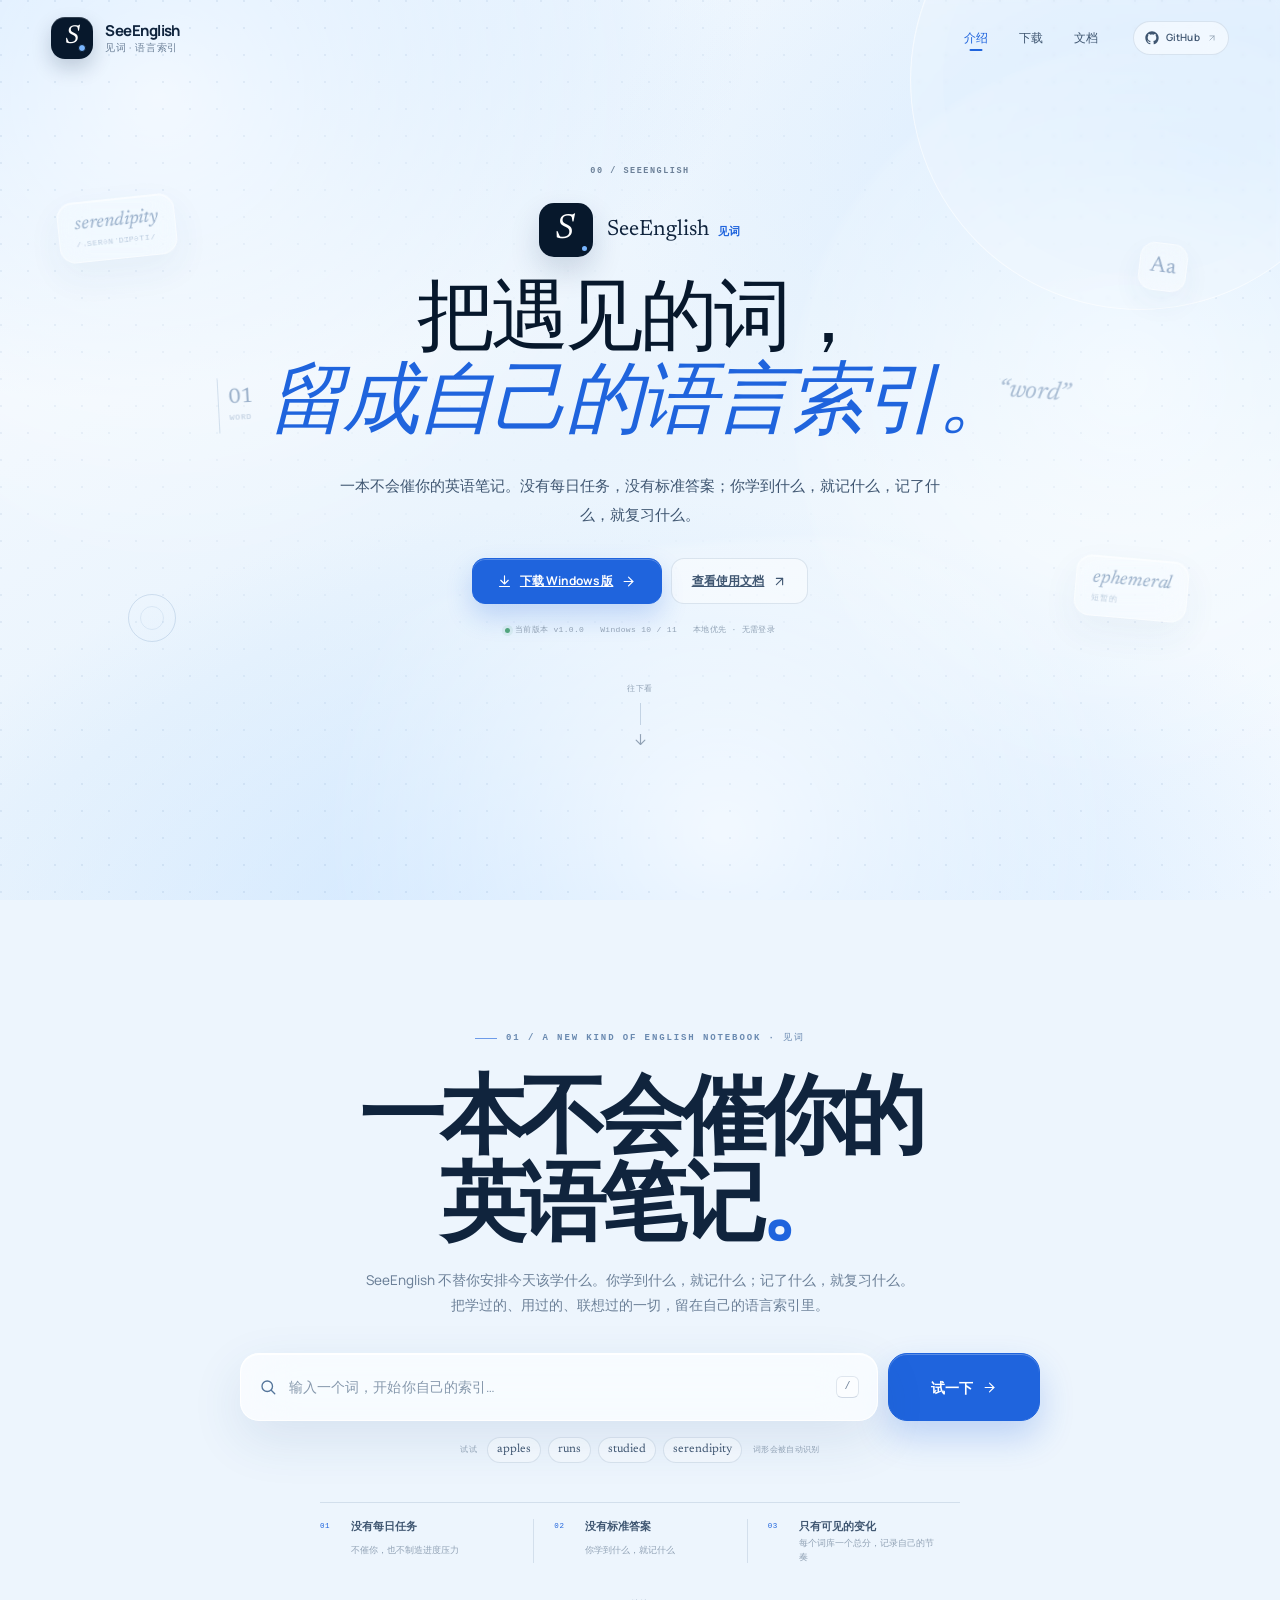
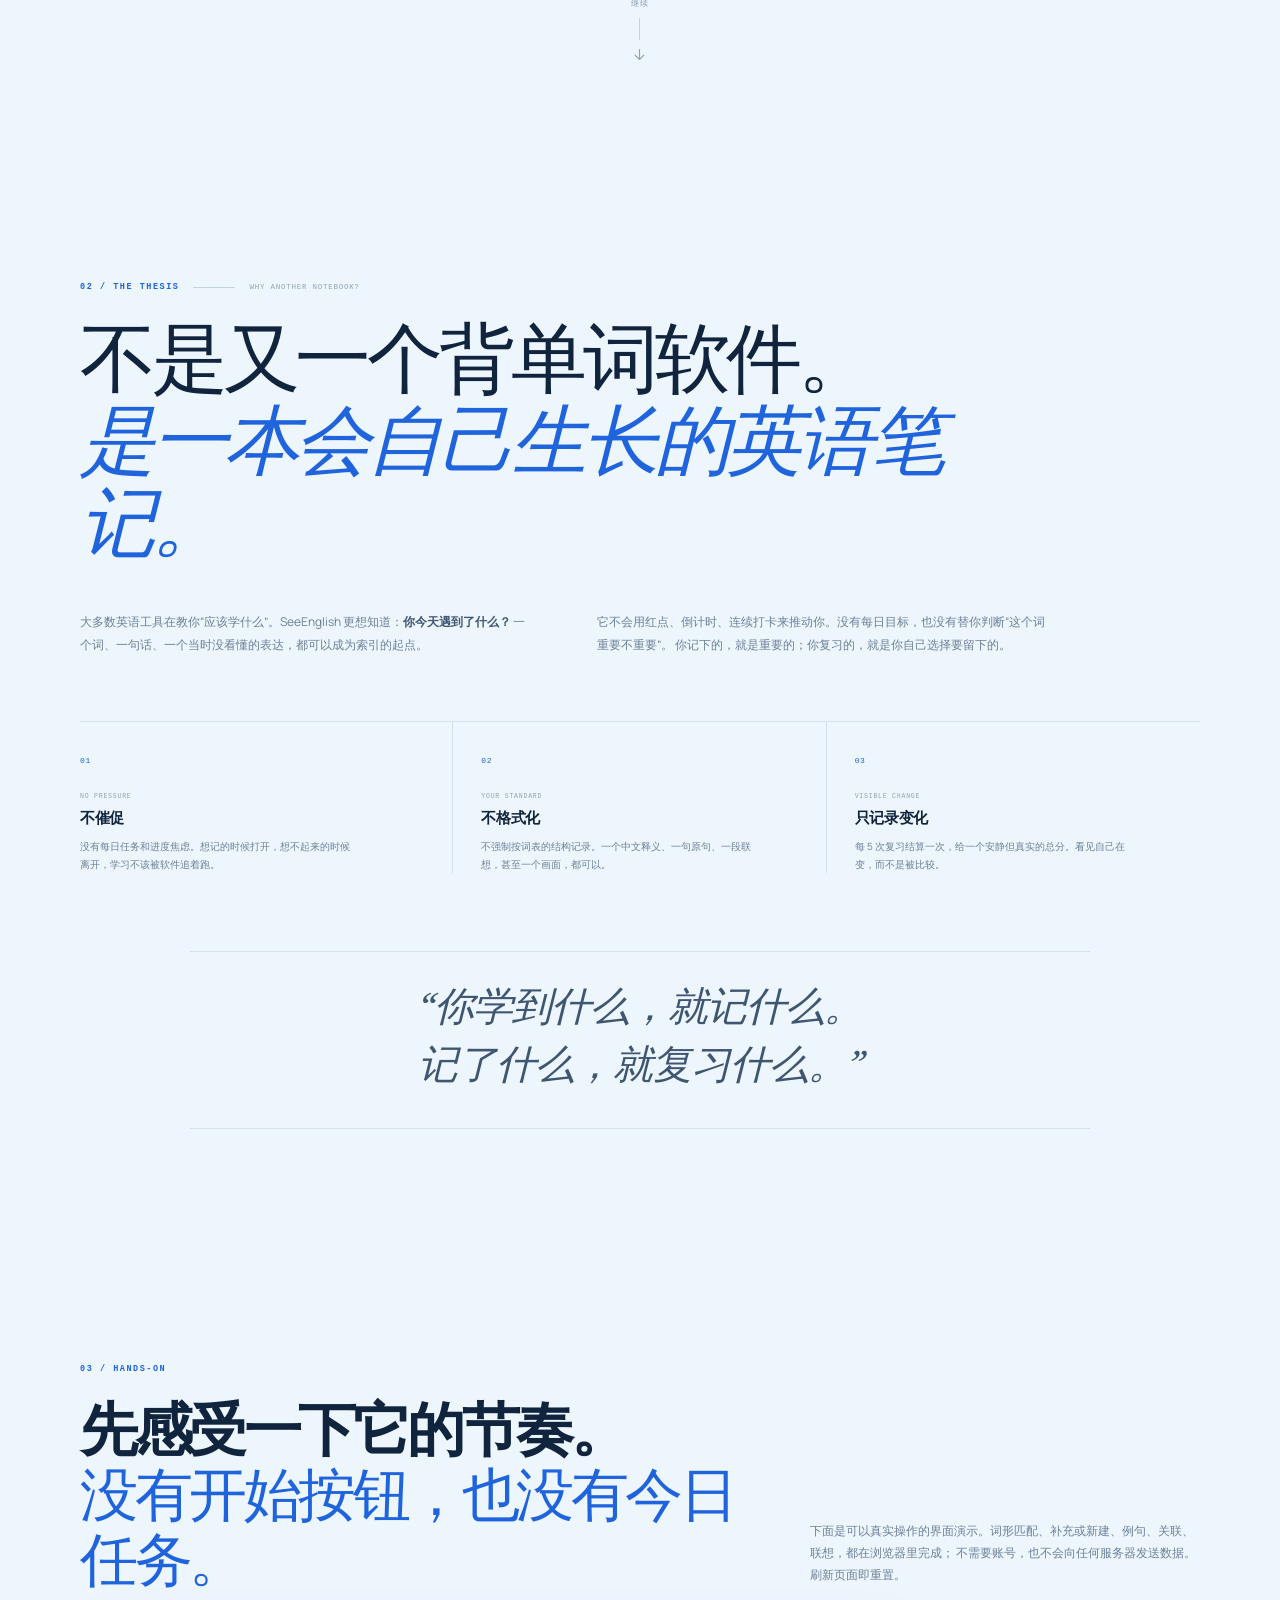
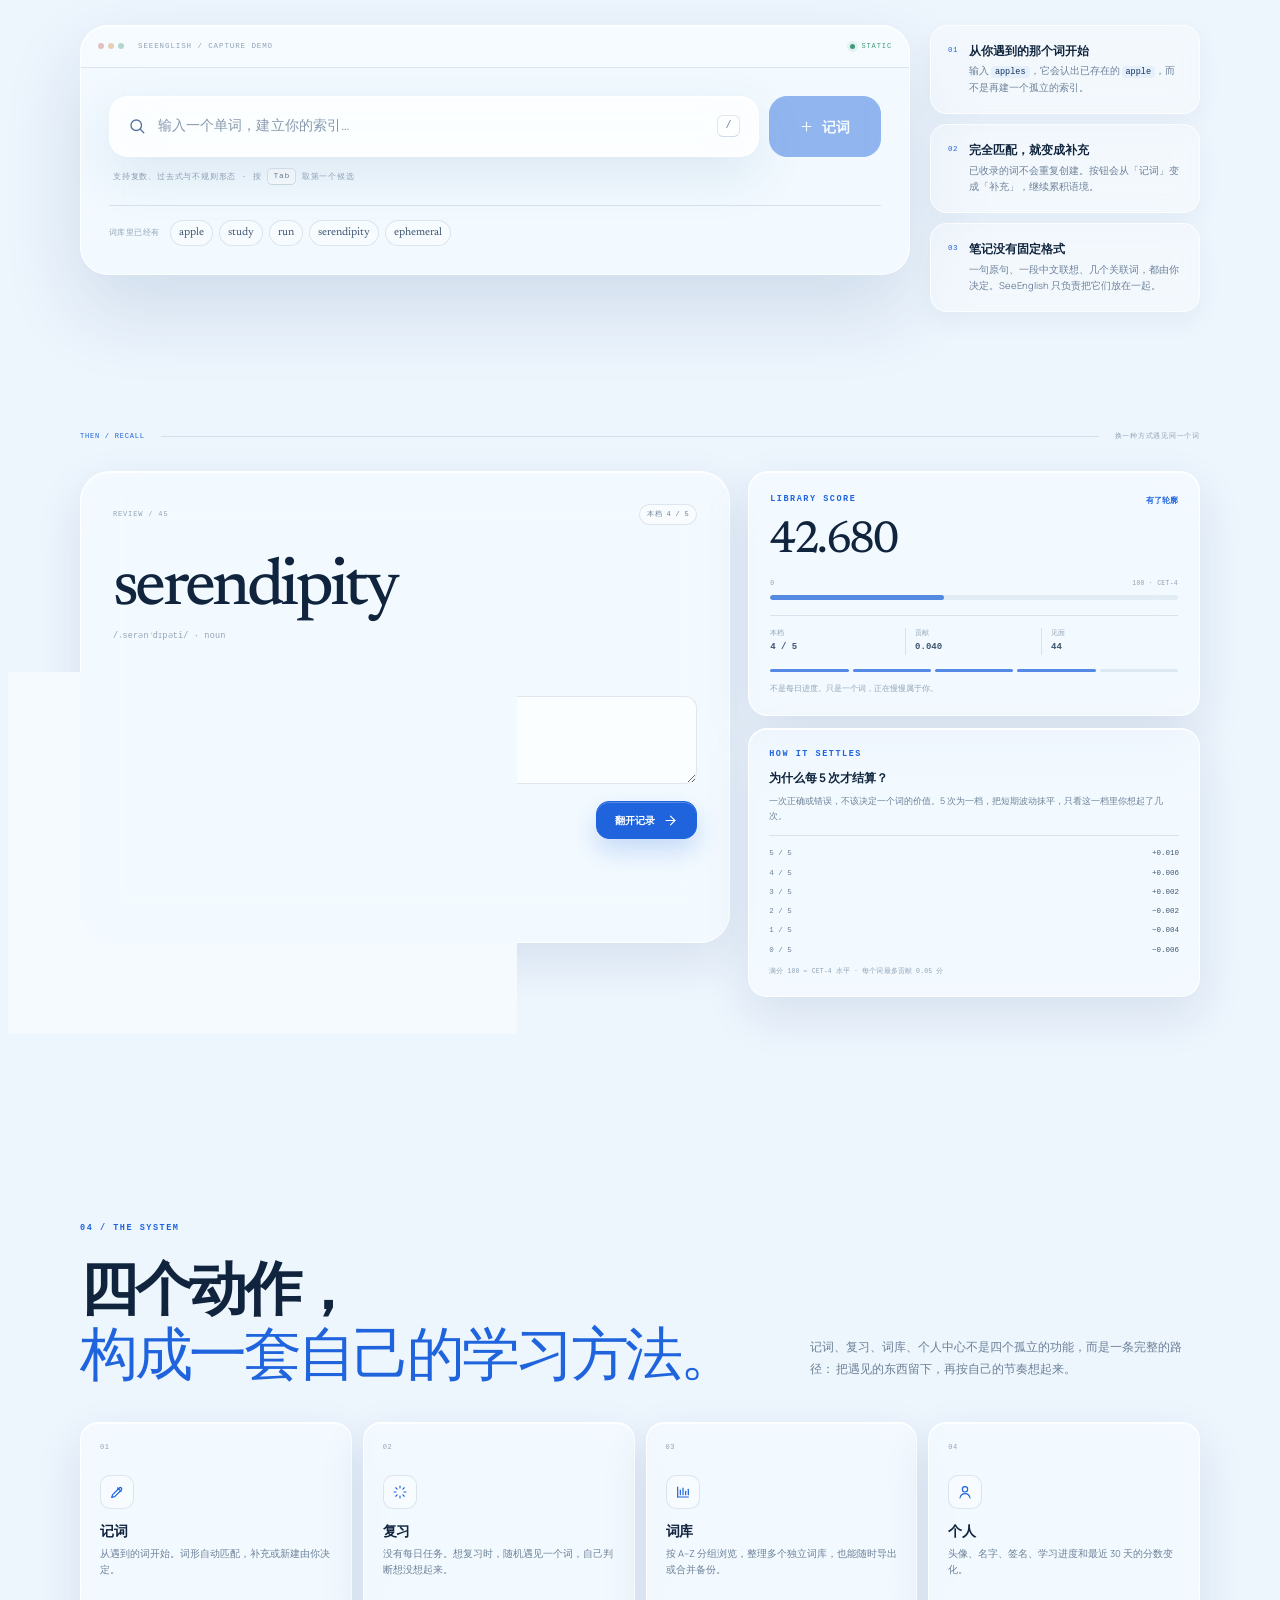
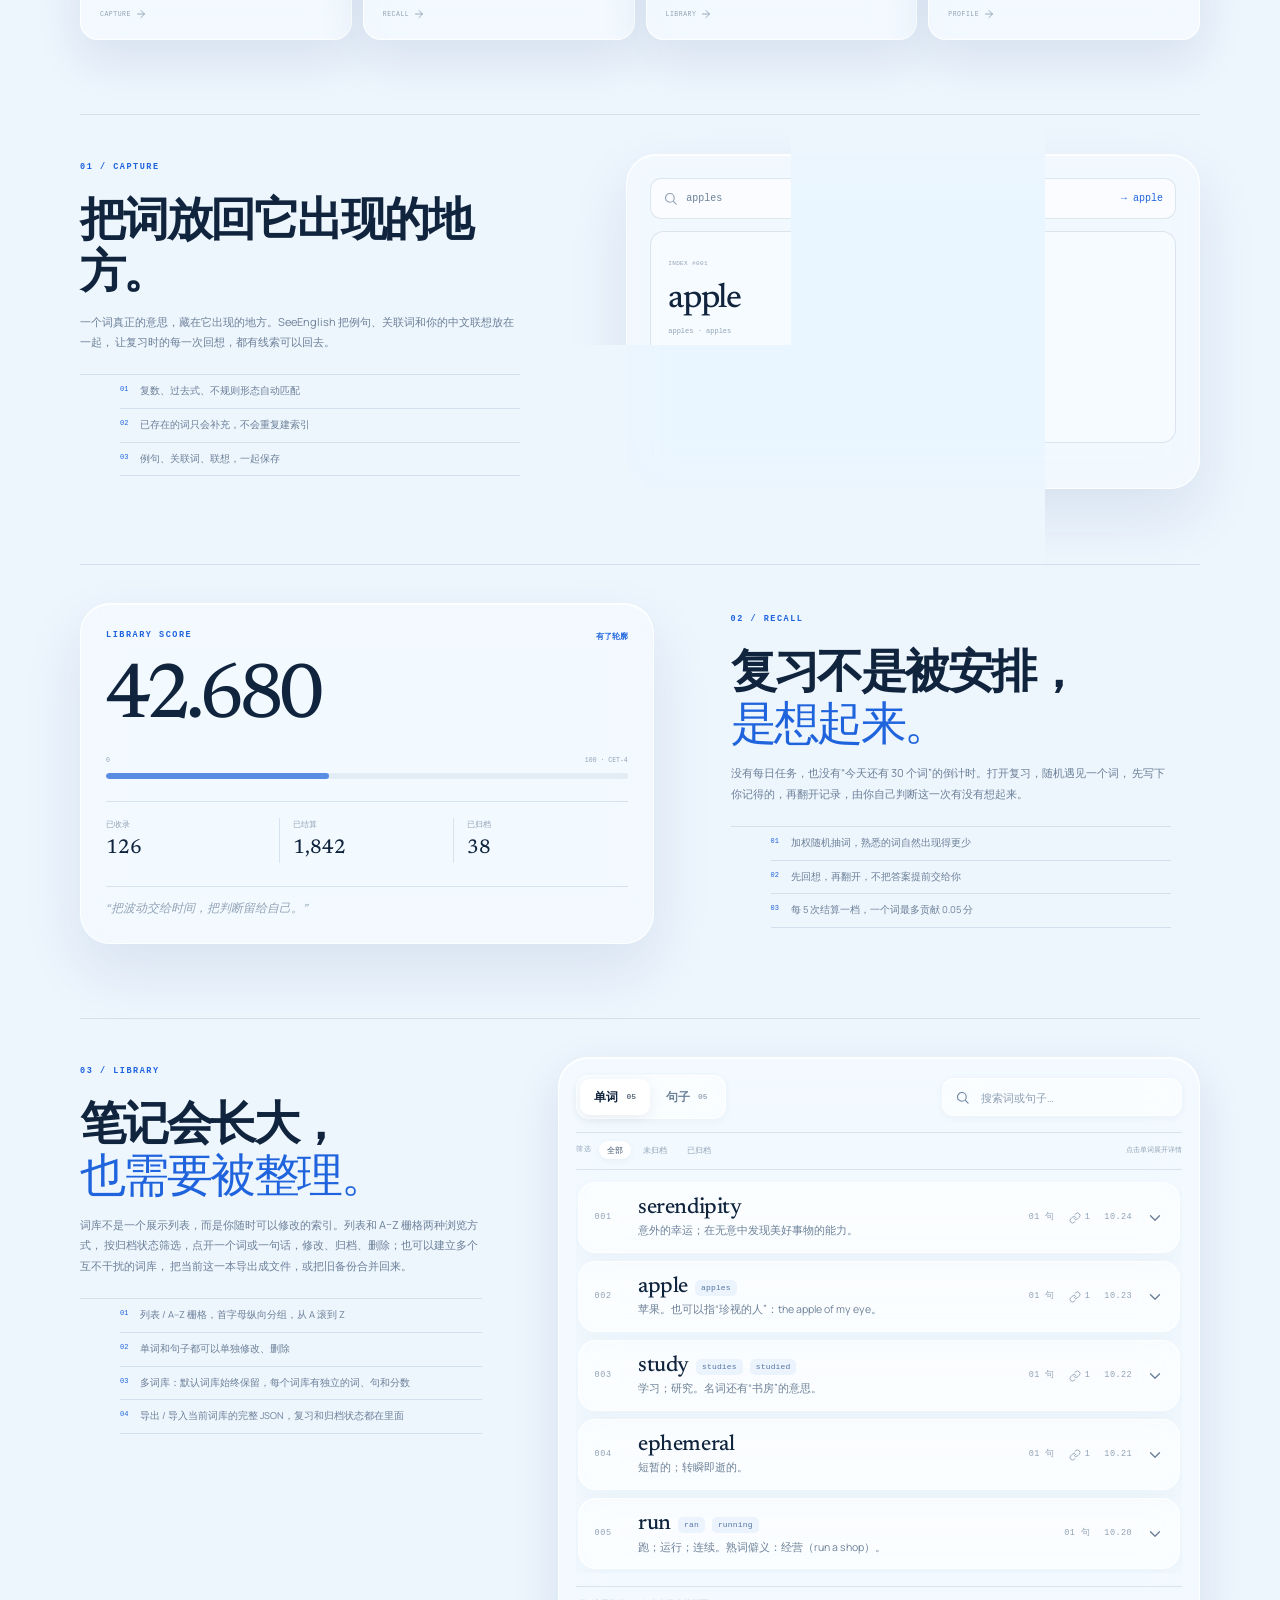
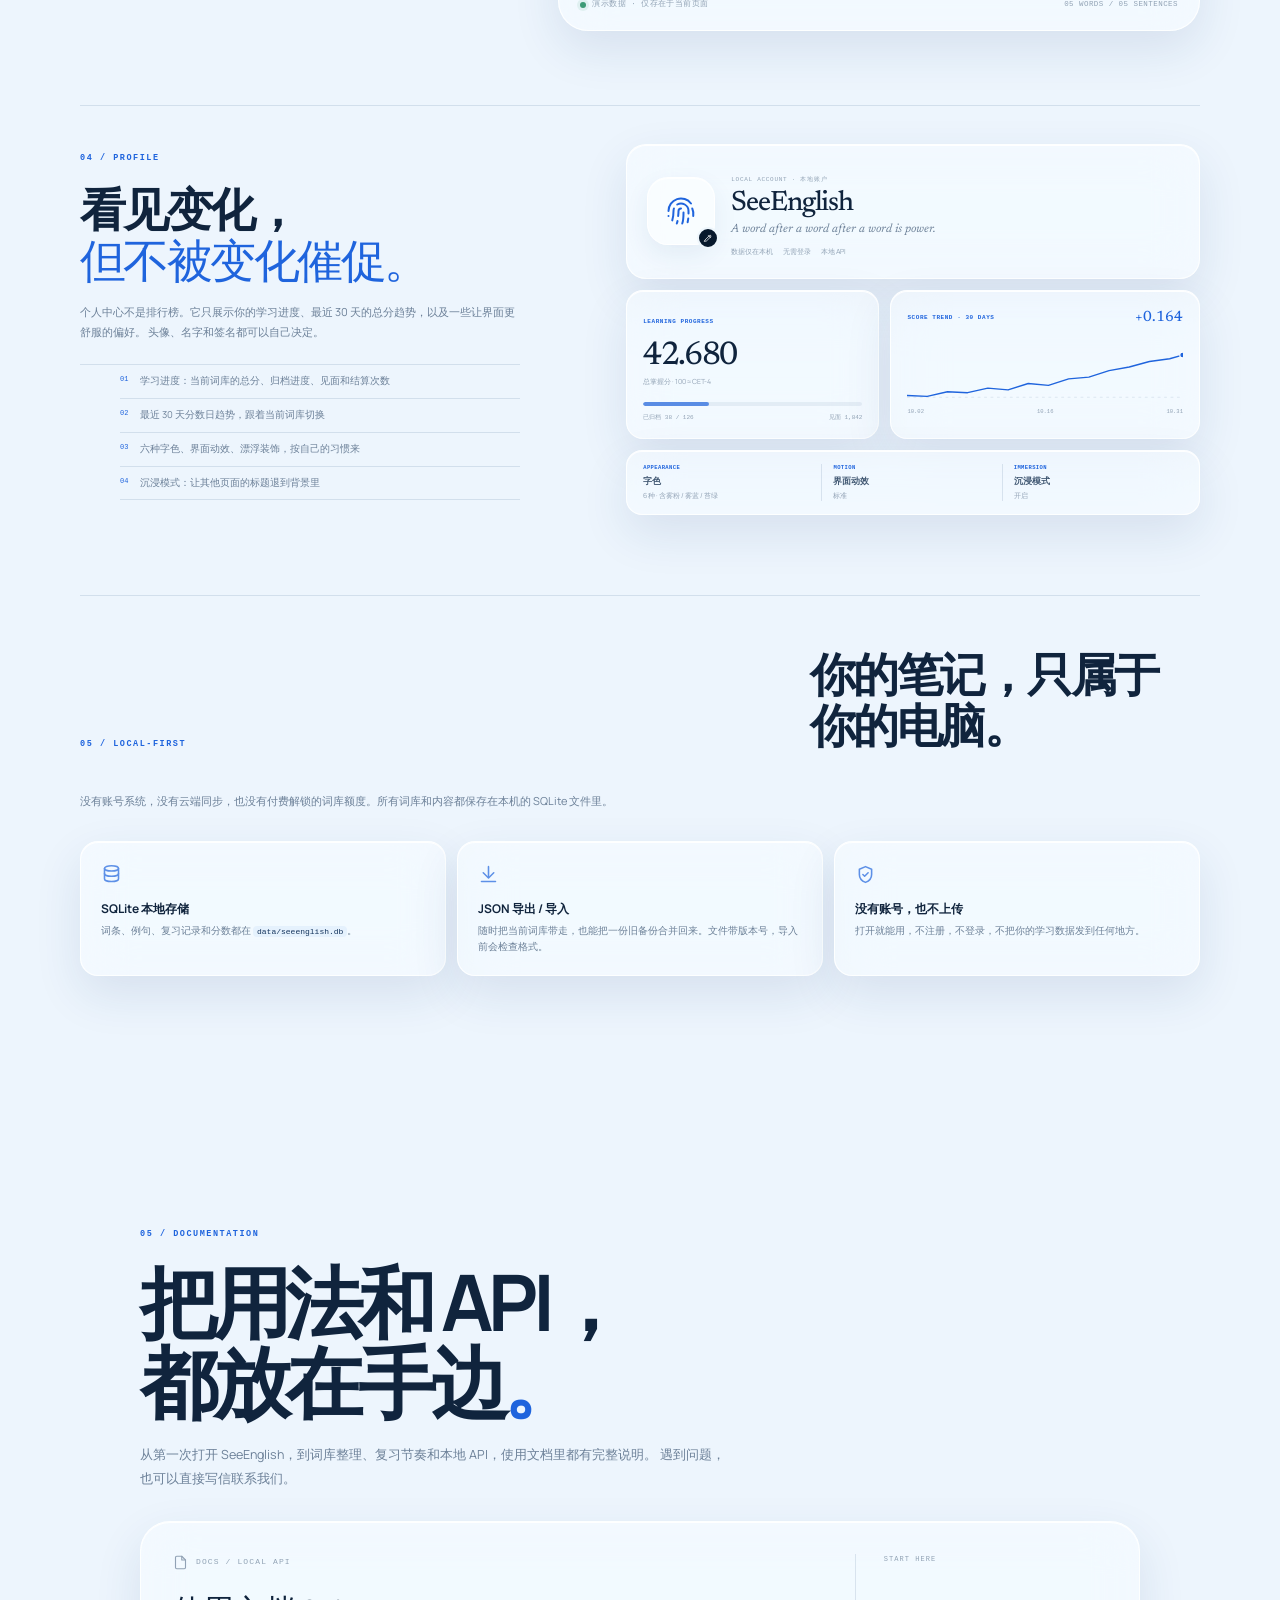
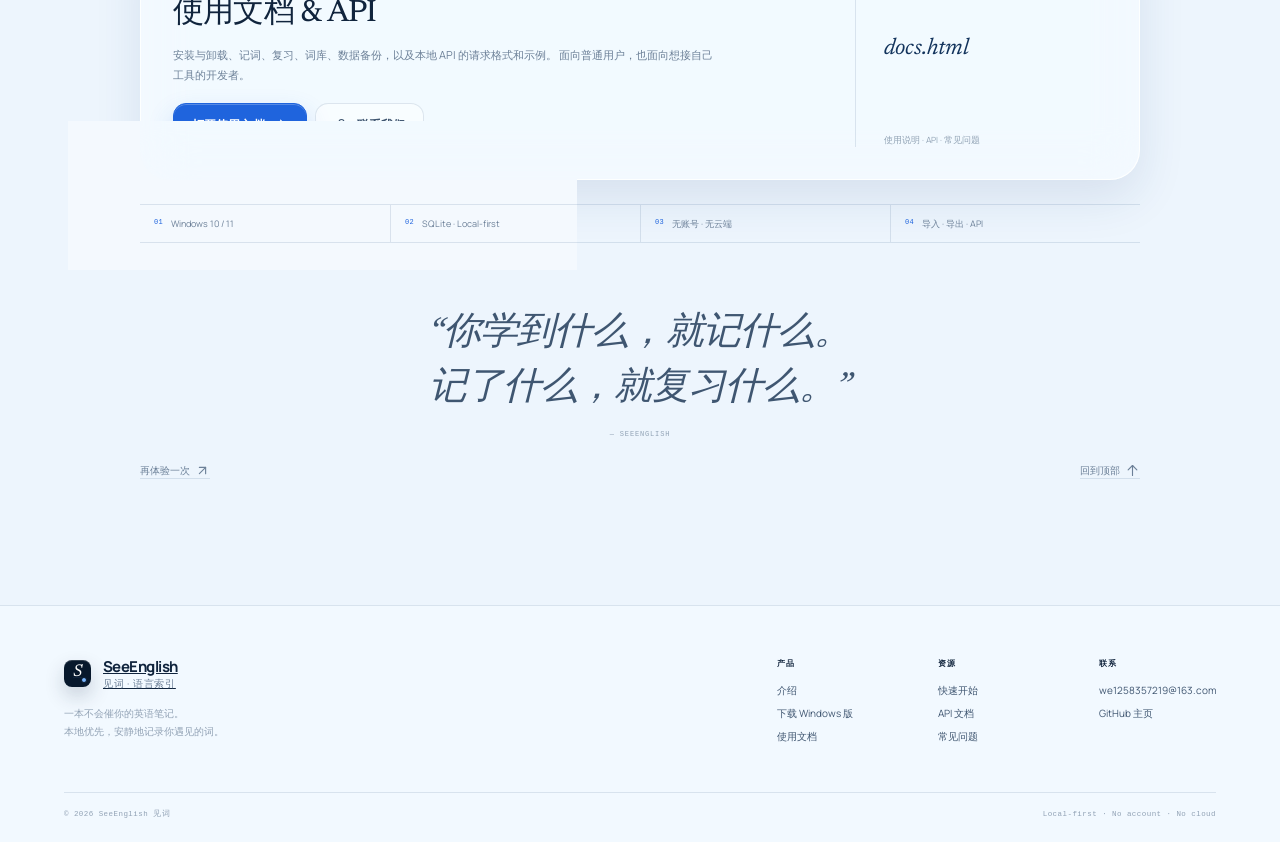
==== commit 7b160541: "site: 下载页改为最新/历史版本排版，补充 1.0.0 更新说明" ====
--- a/index.html
+++ b/index.html
@@ -198,7 +198,7 @@
           <a href="./download.html">下载</a>
           <a href="./docs.html">文档</a>
         </nav>
-        <a class="official-github" href="https://github.com/Yu-Sea" target="_blank" rel="noopener noreferrer">
+        <a class="official-github" href="https://github.com/Yu-Sea/SeeEnglish" target="_blank" rel="noopener noreferrer">
           <svg class="icon" aria-hidden="true"><use href="#i-github"></use></svg>
           <span>GitHub</span>
           <svg class="icon icon--small" aria-hidden="true"><use href="#i-arrow-up-right"></use></svg>
@@ -235,7 +235,7 @@
             </a>
           </div>
           <div class="intro-meta reveal">
-            <span><i></i> 当前版本 v0.6.0</span>
+            <span><i></i> 当前版本 v1.0.0</span>
             <span>Windows 10 / 11</span>
             <span>本地优先 · 无需登录</span>
           </div>
@@ -912,7 +912,7 @@
           <div>
             <h3>联系</h3>
             <a href="mailto:we1258357219@163.com">we1258357219@163.com</a>
-            <a href="https://github.com/Yu-Sea" target="_blank" rel="noopener noreferrer">GitHub 主页</a>
+            <a href="https://github.com/Yu-Sea/SeeEnglish" target="_blank" rel="noopener noreferrer">GitHub 主页</a>
           </div>
         </div>
       </div>
--- a/official.css
+++ b/official.css
@@ -555,6 +555,228 @@
   line-height: 1.8;
 }
 
+/* ---------- 版本下载 ---------- */
+
+.download-releases__head {
+  display: flex;
+  flex-wrap: wrap;
+  align-items: baseline;
+  justify-content: space-between;
+  gap: 8px 24px;
+}
+
+.download-releases__head p {
+  margin: 0 0 18px;
+  color: var(--muted);
+  font-size: 9.5px;
+}
+
+.release-latest {
+  display: flex;
+  align-items: center;
+  justify-content: space-between;
+  gap: 22px;
+  padding: 20px 22px;
+  border: 1px solid rgba(31, 100, 221, 0.19);
+  border-radius: 16px;
+  background: rgba(255, 255, 255, 0.64);
+  box-shadow: var(--shadow-sm);
+}
+
+.release-latest__main {
+  display: flex;
+  flex-direction: column;
+  gap: 3px;
+  min-width: 0;
+}
+
+.release-latest__tag {
+  display: inline-flex;
+  align-items: center;
+  width: fit-content;
+  padding: 3px 8px;
+  border-radius: 999px;
+  background: var(--accent-soft);
+  color: var(--accent);
+  font-size: 8px;
+  font-weight: 700;
+  letter-spacing: 0.06em;
+}
+
+.release-latest__version {
+  margin-top: 5px;
+  color: var(--ink-deep);
+  font-family: var(--font-serif);
+  font-size: 30px;
+  font-weight: 400;
+  letter-spacing: -0.02em;
+  line-height: 1.1;
+}
+
+.release-latest__meta {
+  color: var(--faint);
+  font-size: 9px;
+}
+
+.release-latest__file {
+  margin-top: 2px;
+  color: var(--muted);
+  font-family: var(--font-mono);
+  font-size: 8px;
+  overflow-wrap: anywhere;
+}
+
+.release-latest__action {
+  flex: 0 0 auto;
+  height: 44px;
+  padding: 0 19px;
+  font-size: 11.5px;
+}
+
+.release-history {
+  margin-top: 12px;
+  border: 1px solid var(--line);
+  border-radius: 13px;
+  background: rgba(255, 255, 255, 0.4);
+  overflow: hidden;
+}
+
+.release-history summary {
+  display: flex;
+  align-items: center;
+  gap: 8px;
+  padding: 13px 18px;
+  color: var(--ink-soft);
+  font-size: 10px;
+  font-weight: 600;
+  cursor: pointer;
+  list-style: none;
+}
+
+.release-history summary::-webkit-details-marker {
+  display: none;
+}
+
+.release-history summary i {
+  color: var(--faint);
+  font-size: 8.5px;
+  font-style: normal;
+  font-weight: 500;
+}
+
+.release-history summary::after {
+  content: '';
+  width: 7px;
+  height: 7px;
+  margin-left: auto;
+  border-right: 1.5px solid var(--faint);
+  border-bottom: 1.5px solid var(--faint);
+  transform: rotate(45deg);
+  transition: transform 0.2s ease;
+}
+
+.release-history[open] summary::after {
+  transform: rotate(-135deg);
+}
+
+.release-history__list {
+  padding: 0 18px 6px;
+}
+
+.release-history__row {
+  display: flex;
+  align-items: center;
+  justify-content: space-between;
+  gap: 18px;
+  padding: 12px 0;
+  border-top: 1px solid var(--line);
+}
+
+.release-history__row b {
+  display: block;
+  color: var(--ink);
+  font-family: var(--font-mono);
+  font-size: 10.5px;
+  font-weight: 700;
+}
+
+.release-history__row span {
+  display: block;
+  margin-top: 2px;
+  color: var(--faint);
+  font-size: 8.5px;
+}
+
+.release-history__link {
+  flex: 0 0 auto;
+  color: var(--accent);
+  font-size: 9.5px;
+  font-weight: 600;
+  text-decoration: none;
+  border-bottom: 1px solid rgba(31, 100, 221, 0.3);
+}
+
+.release-history__link:hover {
+  border-bottom-color: currentColor;
+}
+
+.release-notes {
+  display: grid;
+  grid-template-columns: repeat(2, minmax(0, 1fr));
+  gap: 15px;
+}
+
+.release-note {
+  padding: 18px 20px;
+  border: 1px solid var(--line);
+  border-radius: 14px;
+  background: rgba(255, 255, 255, 0.38);
+}
+
+.release-note header {
+  display: flex;
+  align-items: baseline;
+  gap: 10px;
+}
+
+.release-note header b {
+  color: var(--ink);
+  font-family: var(--font-mono);
+  font-size: 12px;
+  font-weight: 700;
+}
+
+.release-note header span {
+  color: var(--faint);
+  font-size: 8.5px;
+}
+
+.release-note ul {
+  margin: 10px 0 0;
+  padding-left: 16px;
+}
+
+.release-note li {
+  color: var(--ink-soft);
+  font-size: 9.5px;
+  line-height: 1.85;
+}
+
+@media (max-width: 760px) {
+  .release-latest {
+    flex-direction: column;
+    align-items: flex-start;
+  }
+
+  .release-latest__action {
+    width: 100%;
+  }
+
+  .release-notes {
+    grid-template-columns: minmax(0, 1fr);
+  }
+}
+
 .download-warning svg {
   flex: 0 0 auto;
   margin-top: 2px;
